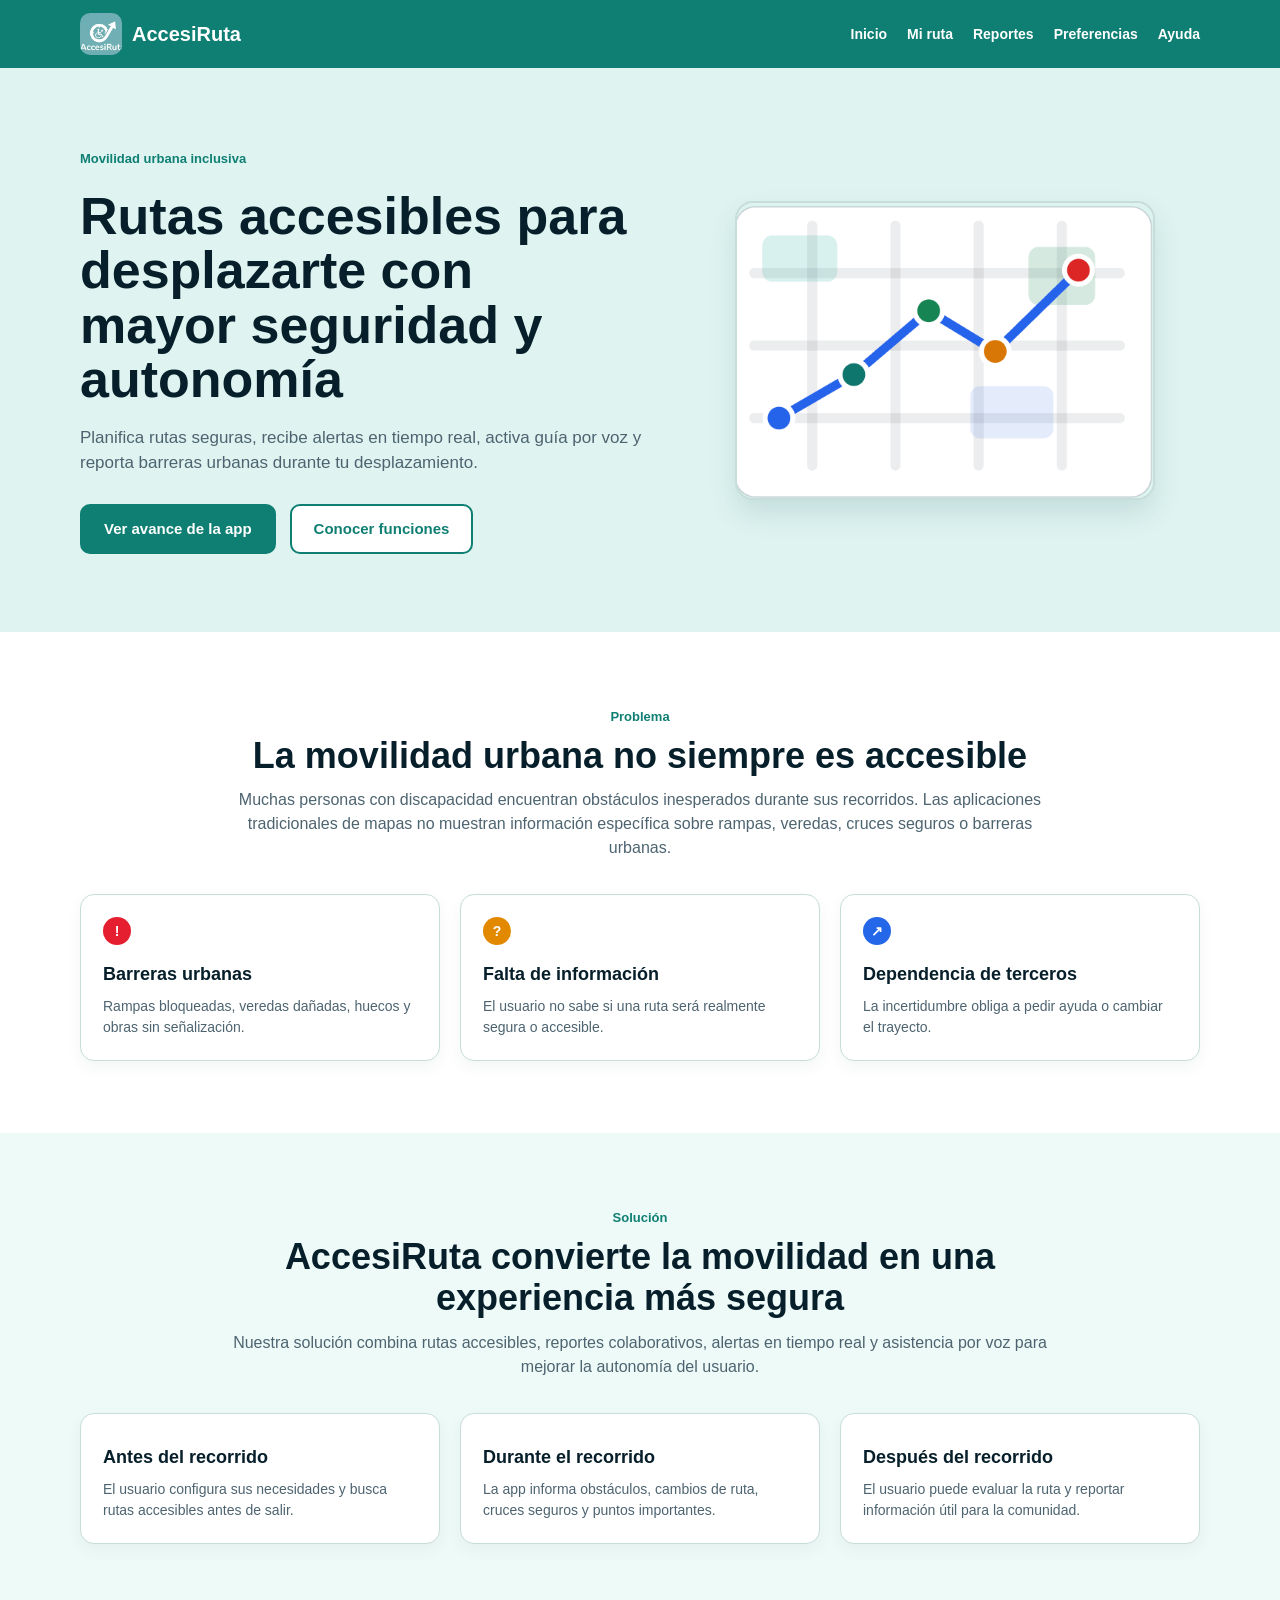
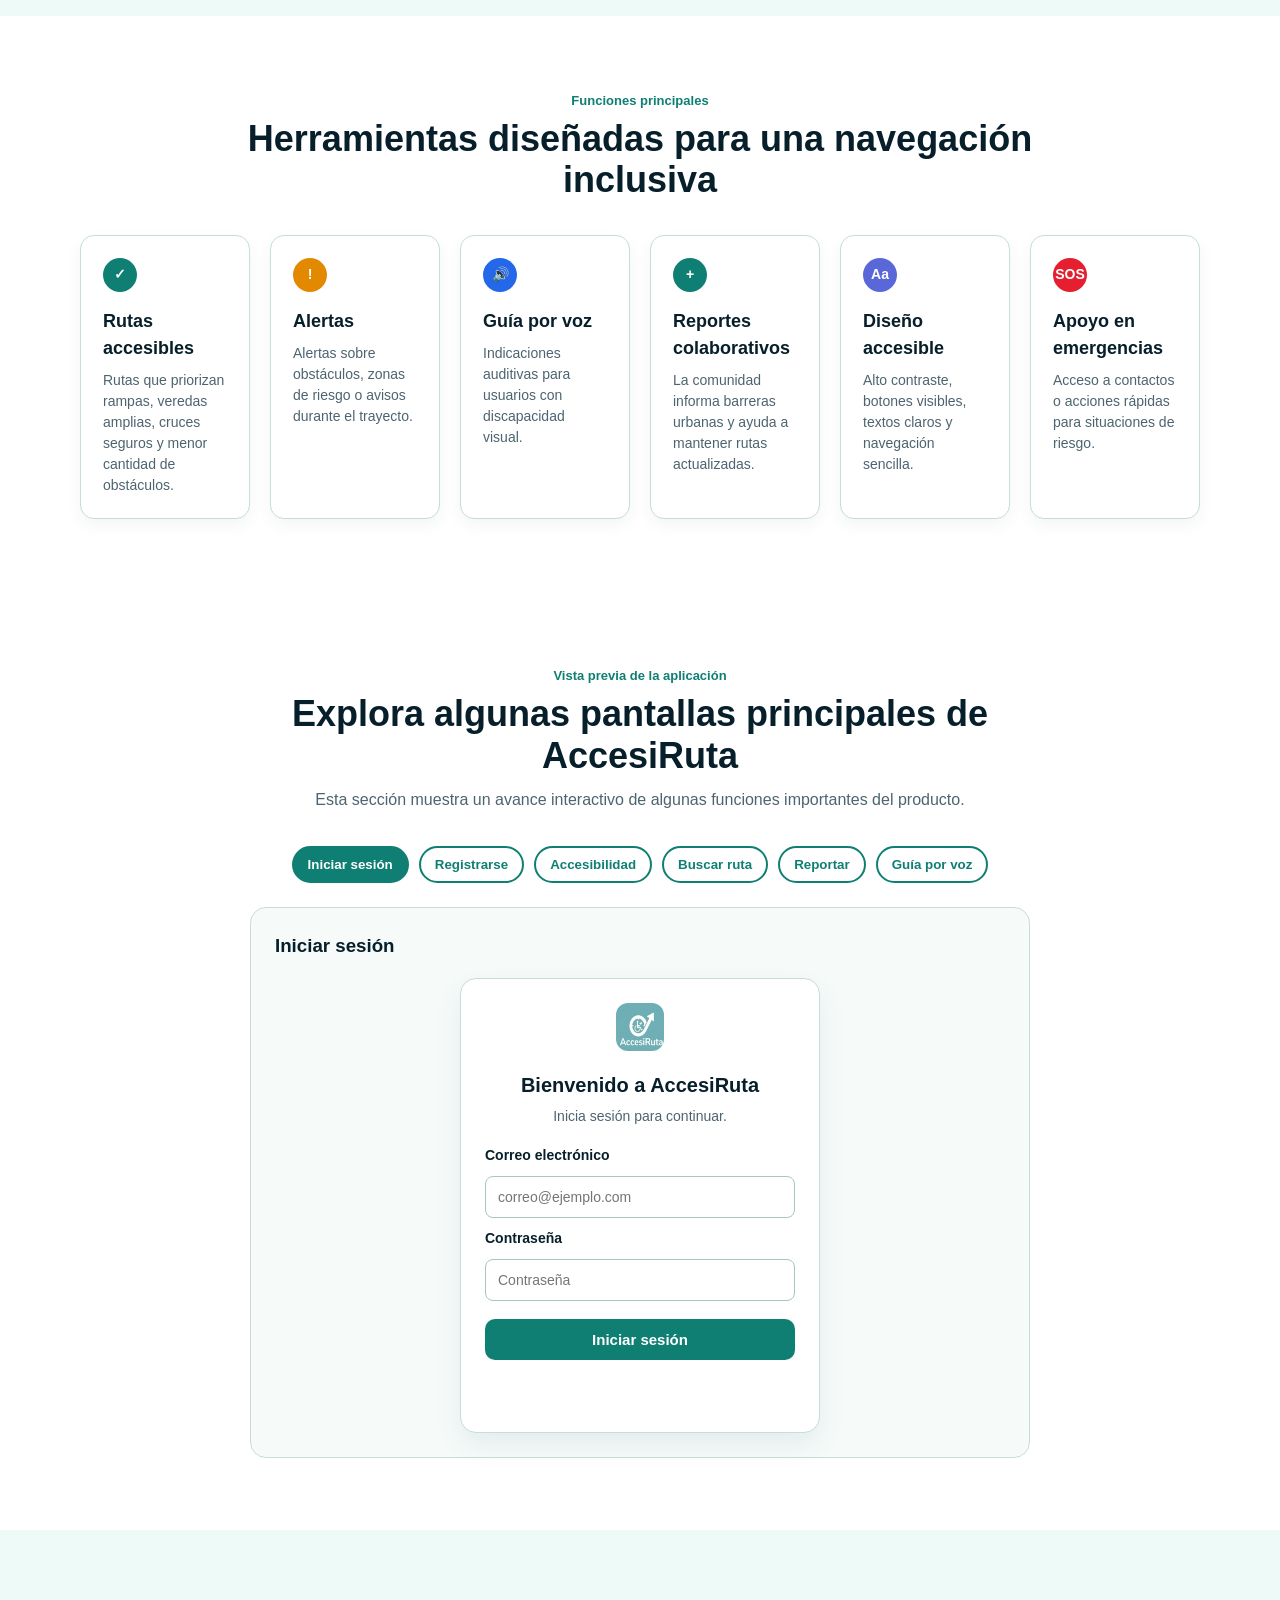
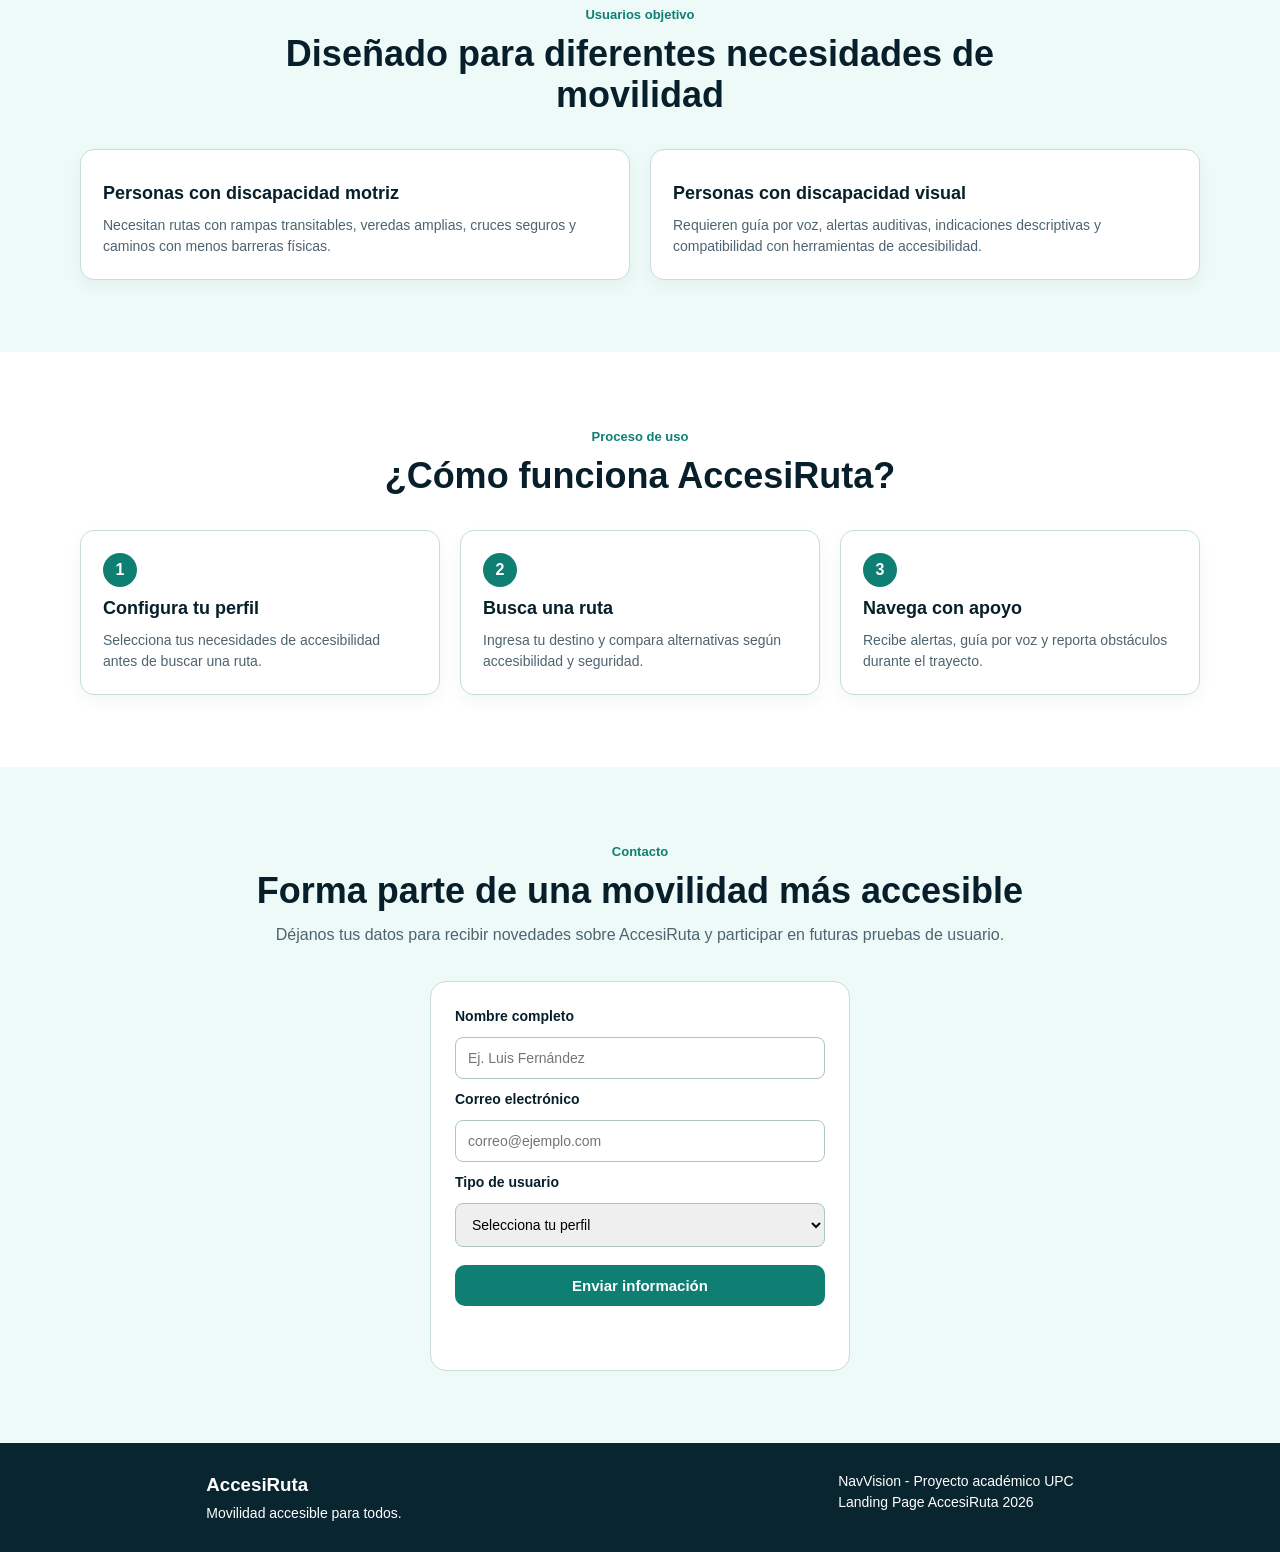
==== docs/index.html @ 25cdf772 "fix: update landing route search and map modal" ====
<!DOCTYPE html>
<html lang="es">
<head>
    <meta charset="UTF-8">
    <meta name="viewport" content="width=device-width, initial-scale=1.0">
    <title>AccesiRuta | Movilidad accesible</title>

    <link rel="icon" href="favicon.ico">
    <link rel="stylesheet" href="assets/styles/styles.css">
</head>

<body>

<header class="site-header">
    <nav class="navbar">
        <a href="#inicio" class="brand">
            <img src="assets/images/logo-accesiruta.png" alt="Logo de AccesiRuta" class="brand-logo">
            <span>AccesiRuta</span>
        </a>

        <button id="menuButton" class="menu-button" type="button">Menú</button>

        <ul id="menu" class="nav-menu">
            <li><a href="#inicio">Inicio</a></li>
            <li><a href="#demo">Mi ruta</a></li>
            <li><a href="#funciones">Reportes</a></li>
            <li><a href="#usuarios">Preferencias</a></li>
            <li><a href="help.html">Ayuda</a></li>
        </ul>
    </nav>
</header>

<main>

    <section id="inicio" class="hero-section">
        <div class="hero-content">
            <div class="hero-text">
                <span class="section-label">Movilidad urbana inclusiva</span>
                <h1>Rutas accesibles para desplazarte con mayor seguridad y autonomía</h1>
                <p>
                    Planifica rutas seguras, recibe alertas en tiempo real, activa guía por voz
                    y reporta barreras urbanas durante tu desplazamiento.
                </p>

                <div class="hero-actions">
                    <a href="#demo" class="primary-button">Ver avance de la app</a>
                    <a href="#funciones" class="secondary-button">Conocer funciones</a>
                </div>
            </div>

            <div class="hero-image">
                <img src="assets/images/mapa-ruta.png" alt="Mapa ilustrativo de una ruta accesible">
            </div>
        </div>
    </section>

    <section id="problema" class="section problem-section">
        <div class="section-header">
            <span class="section-label">Problema</span>
            <h2>La movilidad urbana no siempre es accesible</h2>
            <p>
                Muchas personas con discapacidad encuentran obstáculos inesperados durante sus recorridos.
                Las aplicaciones tradicionales de mapas no muestran información específica sobre rampas,
                veredas, cruces seguros o barreras urbanas.
            </p>
        </div>

        <div class="cards-grid three-columns">
            <article class="info-card">
                <span class="card-icon danger">!</span>
                <h3>Barreras urbanas</h3>
                <p>Rampas bloqueadas, veredas dañadas, huecos y obras sin señalización.</p>
            </article>

            <article class="info-card">
                <span class="card-icon warning">?</span>
                <h3>Falta de información</h3>
                <p>El usuario no sabe si una ruta será realmente segura o accesible.</p>
            </article>

            <article class="info-card">
                <span class="card-icon blue">↗</span>
                <h3>Dependencia de terceros</h3>
                <p>La incertidumbre obliga a pedir ayuda o cambiar el trayecto.</p>
            </article>
        </div>
    </section>

    <section id="solucion" class="section solution-section">
        <div class="section-header">
            <span class="section-label">Solución</span>
            <h2>AccesiRuta convierte la movilidad en una experiencia más segura</h2>
            <p>
                Nuestra solución combina rutas accesibles, reportes colaborativos,
                alertas en tiempo real y asistencia por voz para mejorar la autonomía del usuario.
            </p>
        </div>

        <div class="cards-grid three-columns">
            <article class="info-card">
                <h3>Antes del recorrido</h3>
                <p>El usuario configura sus necesidades y busca rutas accesibles antes de salir.</p>
            </article>

            <article class="info-card">
                <h3>Durante el recorrido</h3>
                <p>La app informa obstáculos, cambios de ruta, cruces seguros y puntos importantes.</p>
            </article>

            <article class="info-card">
                <h3>Después del recorrido</h3>
                <p>El usuario puede evaluar la ruta y reportar información útil para la comunidad.</p>
            </article>
        </div>
    </section>

    <section id="funciones" class="section features-section">
        <div class="section-header">
            <span class="section-label">Funciones principales</span>
            <h2>Herramientas diseñadas para una navegación inclusiva</h2>
        </div>

        <div class="features-grid">
            <article class="feature-card">
                <span class="feature-icon green">✓</span>
                <h3>Rutas accesibles</h3>
                <p>Rutas que priorizan rampas, veredas amplias, cruces seguros y menor cantidad de obstáculos.</p>
            </article>

            <article class="feature-card">
                <span class="feature-icon orange">!</span>
                <h3>Alertas</h3>
                <p>Alertas sobre obstáculos, zonas de riesgo o avisos durante el trayecto.</p>
            </article>

            <article class="feature-card">
                <span class="feature-icon blue">🔊</span>
                <h3>Guía por voz</h3>
                <p>Indicaciones auditivas para usuarios con discapacidad visual.</p>
            </article>

            <article class="feature-card">
                <span class="feature-icon teal">+</span>
                <h3>Reportes colaborativos</h3>
                <p>La comunidad informa barreras urbanas y ayuda a mantener rutas actualizadas.</p>
            </article>

            <article class="feature-card">
                <span class="feature-icon purple">Aa</span>
                <h3>Diseño accesible</h3>
                <p>Alto contraste, botones visibles, textos claros y navegación sencilla.</p>
            </article>

            <article class="feature-card">
                <span class="feature-icon red">SOS</span>
                <h3>Apoyo en emergencias</h3>
                <p>Acceso a contactos o acciones rápidas para situaciones de riesgo.</p>
            </article>
        </div>
    </section>

    <section id="demo" class="section demo-section">
        <div class="section-header">
            <span class="section-label">Vista previa de la aplicación</span>
            <h2>Explora algunas pantallas principales de AccesiRuta</h2>
            <p>
                Esta sección muestra un avance interactivo de algunas funciones importantes del producto.
            </p>
        </div>

        <div class="demo-buttons">
            <button type="button" class="demo-btn active" data-screen="loginScreen">Iniciar sesión</button>
            <button type="button" class="demo-btn" data-screen="registerScreen">Registrarse</button>
            <button type="button" class="demo-btn" data-screen="accessScreen">Accesibilidad</button>
            <button type="button" class="demo-btn" data-screen="searchScreen">Buscar ruta</button>
            <button type="button" class="demo-btn" data-screen="reportScreen">Reportar</button>
            <button type="button" class="demo-btn" data-screen="voiceScreen">Guía por voz</button>
        </div>

        <div class="app-preview-container">

            <div id="loginScreen" class="app-screen active">
                <h3>Iniciar sesión</h3>

                <div class="phone-card">
                    <div class="phone-logo">
                        <img src="assets/images/logo-accesiruta.png" alt="Logo de AccesiRuta">
                    </div>

                    <h4>Bienvenido a AccesiRuta</h4>
                    <p>Inicia sesión para continuar.</p>

                    <form id="loginForm" class="demo-form">
                        <label for="loginEmail">Correo electrónico</label>
                        <input type="email" id="loginEmail" placeholder="correo@ejemplo.com" required>

                        <label for="loginPassword">Contraseña</label>
                        <input type="password" id="loginPassword" placeholder="Contraseña" required>

                        <button type="submit" class="primary-button full-button">Iniciar sesión</button>
                    </form>

                    <p id="loginMessage" class="form-message"></p>
                </div>
            </div>

            <div id="registerScreen" class="app-screen">
                <h3>Registrarse</h3>

                <div class="phone-card">
                    <div class="phone-logo">
                        <img src="assets/images/logo-accesiruta.png" alt="Logo de AccesiRuta">
                    </div>

                    <h4>Crea tu cuenta</h4>
                    <p>Regístrate para configurar tus preferencias de accesibilidad.</p>

                    <form id="registerForm" class="demo-form">
                        <label for="fullName">Nombre completo</label>
                        <input type="text" id="fullName" placeholder="Ej. Luis Fernández" required>

                        <label for="registerEmail">Correo electrónico</label>
                        <input type="email" id="registerEmail" placeholder="correo@ejemplo.com" required>

                        <label for="phone">Teléfono</label>
                        <input type="text" id="phone" placeholder="987654321" required>

                        <label for="registerPassword">Contraseña</label>
                        <input type="password" id="registerPassword" placeholder="Contraseña" required>

                        <label for="confirmPassword">Confirmar contraseña</label>
                        <input type="password" id="confirmPassword" placeholder="Confirmar contraseña" required>

                        <div class="register-terms-container">
                            <label class="register-terms-label">
                                <input type="checkbox" id="acceptTerms" disabled>
                                <span>Acepto los términos y condiciones de AccesiRuta.</span>
                            </label>

                            <button type="button" id="openTermsModal" class="terms-open-button">
                                Ver términos y condiciones
                            </button>
                        </div>

                        <button type="submit" class="primary-button full-button">Crear cuenta</button>
                    </form>

                    <p id="registerMessage" class="form-message"></p>
                </div>
            </div>

            <div id="accessScreen" class="app-screen">
                <h3>Configuración de accesibilidad</h3>

                <div class="phone-card wide-card">
                    <h4>Personaliza tu experiencia</h4>
                    <p>Selecciona las opciones que mejor se adapten a tus necesidades.</p>

                    <form id="accessForm" class="demo-form">
                        <h5>Necesidades principales</h5>

                        <div class="access-grid">
                            <label class="access-need">
                                <input type="checkbox" name="accessOption" value="motriz">
                                <span>Discapacidad motriz</span>
                            </label>

                            <label class="access-need">
                                <input type="checkbox" name="accessOption" value="visual">
                                <span>Discapacidad visual</span>
                            </label>

                            <label class="access-need">
                                <input type="checkbox" name="accessOption" value="voz">
                                <span>Guía por voz</span>
                            </label>

                            <label class="access-need">
                                <input type="checkbox" name="accessOption" value="contraste">
                                <span>Alto contraste</span>
                            </label>
                        </div>

                        <h5>Prioridades de ruta</h5>

                        <div class="priority-list">
                            <label class="priority-chip">
                                <input type="checkbox" value="rampas">
                                <span>Rampas</span>
                            </label>

                            <label class="priority-chip">
                                <input type="checkbox" value="cruces">
                                <span>Cruces seguros</span>
                            </label>

                            <label class="priority-chip">
                                <input type="checkbox" value="veredas">
                                <span>Veredas amplias</span>
                            </label>

                            <label class="priority-chip">
                                <input type="checkbox" value="alertas">
                                <span>Alertas activas</span>
                            </label>
                        </div>

                        <button type="submit" class="primary-button full-button">Guardar preferencias</button>
                    </form>

                    <p id="accessMessage" class="form-message"></p>
                </div>
            </div>

            <div id="searchScreen" class="app-screen">
                <h3>Buscar ruta accesible</h3>

                <div class="phone-card wide-card search-route-card">
                    <div class="search-route-layout">
                        <div class="search-route-info">
                            <h4>Planifica tu ruta</h4>
                            <p>
                                Ingresa tu destino y revisa una ruta accesible antes de iniciar tu desplazamiento.
                            </p>

                            <form id="searchForm" class="demo-form">
                                <label for="destination">Destino</label>
                                <input type="text" id="destination" placeholder="Ej. Plaza San Miguel, Lima">

                                <div class="location-actions">
                                    <button type="button" id="openMapModalButton" class="map-action-button">
                                        Abrir mapa
                                    </button>

                                    <button type="submit" class="secondary-action-button">
                                        Calcular ruta
                                    </button>
                                </div>
                            </form>

                            <p id="searchMessage" class="form-message"></p>
                        </div>

                        <div class="search-route-map">
                            <img src="assets/images/mapa-ruta.png" alt="Mapa ilustrativo de ruta accesible">
                            <div class="map-caption">Vista referencial de ruta accesible</div>
                        </div>
                    </div>
                </div>
            </div>

            <div id="reportScreen" class="app-screen">
                <h3>Reportar obstáculo</h3>

                <div class="phone-card wide-card">
                    <h4>Ayuda a otros usuarios</h4>
                    <p>Reporta barreras urbanas para mantener rutas actualizadas.</p>

                    <form id="reportForm" class="demo-form">
                        <h5>Tipo de obstáculo</h5>

                        <div class="access-grid">
                            <label class="access-need">
                                <input type="checkbox" name="obstacle" value="rampa">
                                <span>Rampa bloqueada</span>
                            </label>

                            <label class="access-need">
                                <input type="checkbox" name="obstacle" value="vereda">
                                <span>Vereda dañada</span>
                            </label>

                            <label class="access-need">
                                <input type="checkbox" name="obstacle" value="obra">
                                <span>Obra sin señalización</span>
                            </label>

                            <label class="access-need">
                                <input type="checkbox" name="obstacle" value="cruce">
                                <span>Cruce inseguro</span>
                            </label>
                        </div>

                        <label for="location">Ubicación del obstáculo</label>
                        <input type="text" id="location" placeholder="Ej. Cruce Av. Brasil con Jr. Lima">

                        <button type="submit" class="primary-button full-button">Enviar reporte</button>
                    </form>

                    <p id="reportMessage" class="form-message"></p>
                </div>
            </div>

            <div id="voiceScreen" class="app-screen">
                <h3>Guía por voz</h3>

                <div class="phone-card">
                    <h4>Asistencia auditiva</h4>
                    <p>Configura indicaciones por voz para recibir apoyo durante tu desplazamiento.</p>

                    <form id="voiceForm" class="demo-form">
                        <label class="access-need simple-option">
                            <input type="checkbox" checked>
                            <span>Activar instrucciones por voz</span>
                        </label>

                        <label class="access-need simple-option">
                            <input type="checkbox" checked>
                            <span>Alertas sonoras de obstáculos</span>
                        </label>

                        <label class="access-need simple-option">
                            <input type="checkbox">
                            <span>Lectura de referencias cercanas</span>
                        </label>

                        <button type="submit" class="primary-button full-button">Guardar guía por voz</button>
                    </form>

                    <p id="voiceMessage" class="form-message"></p>
                </div>
            </div>

        </div>
    </section>

    <section id="usuarios" class="section users-section">
        <div class="section-header">
            <span class="section-label">Usuarios objetivo</span>
            <h2>Diseñado para diferentes necesidades de movilidad</h2>
        </div>

        <div class="cards-grid two-columns">
            <article class="info-card">
                <h3>Personas con discapacidad motriz</h3>
                <p>
                    Necesitan rutas con rampas transitables, veredas amplias, cruces seguros
                    y caminos con menos barreras físicas.
                </p>
            </article>

            <article class="info-card">
                <h3>Personas con discapacidad visual</h3>
                <p>
                    Requieren guía por voz, alertas auditivas, indicaciones descriptivas
                    y compatibilidad con herramientas de accesibilidad.
                </p>
            </article>
        </div>
    </section>

    <section id="proceso" class="section process-section">
        <div class="section-header">
            <span class="section-label">Proceso de uso</span>
            <h2>¿Cómo funciona AccesiRuta?</h2>
        </div>

        <div class="cards-grid three-columns">
            <article class="step-card">
                <span class="step-number">1</span>
                <h3>Configura tu perfil</h3>
                <p>Selecciona tus necesidades de accesibilidad antes de buscar una ruta.</p>
            </article>

            <article class="step-card">
                <span class="step-number">2</span>
                <h3>Busca una ruta</h3>
                <p>Ingresa tu destino y compara alternativas según accesibilidad y seguridad.</p>
            </article>

            <article class="step-card">
                <span class="step-number">3</span>
                <h3>Navega con apoyo</h3>
                <p>Recibe alertas, guía por voz y reporta obstáculos durante el trayecto.</p>
            </article>
        </div>
    </section>

    <section id="contacto" class="section contact-section">
        <div class="section-header">
            <span class="section-label">Contacto</span>
            <h2>Forma parte de una movilidad más accesible</h2>
            <p>
                Déjanos tus datos para recibir novedades sobre AccesiRuta y participar
                en futuras pruebas de usuario.
            </p>
        </div>

        <form id="contactForm" class="contact-form">
            <label for="name">Nombre completo</label>
            <input type="text" id="name" placeholder="Ej. Luis Fernández">

            <label for="email">Correo electrónico</label>
            <input type="email" id="email" placeholder="correo@ejemplo.com">

            <label for="profile">Tipo de usuario</label>
            <select id="profile">
                <option value="">Selecciona tu perfil</option>
                <option value="motriz">Persona con discapacidad motriz</option>
                <option value="visual">Persona con discapacidad visual</option>
                <option value="familiar">Familiar o acompañante</option>
                <option value="interesado">Usuario interesado</option>
            </select>

            <button type="submit" class="primary-button full-button">Enviar información</button>

            <p id="message" class="form-message"></p>
        </form>
    </section>

</main>

<div id="termsModal" class="terms-modal-overlay">
    <div class="terms-modal-content">
        <button type="button" id="closeTermsModal" class="terms-close-button">×</button>

        <div class="terms-modal-header">
            <h3>Términos y condiciones de AccesiRuta</h3>
            <p>Antes de crear tu cuenta, revisa y acepta las condiciones básicas de uso.</p>
        </div>

        <div class="terms-modal-body">
            <p>
                Al registrarte en AccesiRuta, aceptas utilizar la plataforma de manera responsable
                para consultar rutas accesibles, recibir alertas y reportar obstáculos urbanos.
            </p>

            <ul>
                <li>La información de rutas y reportes tiene fines de orientación y apoyo al desplazamiento.</li>
                <li>Los reportes enviados deben ser reales y contribuir a mejorar la accesibilidad urbana.</li>
                <li>AccesiRuta puede usar los datos ingresados para mejorar la experiencia del usuario.</li>
                <li>La ubicación y preferencias de accesibilidad serán tratadas con responsabilidad y respeto.</li>
                <li>El usuario debe verificar su entorno antes de tomar decisiones durante el desplazamiento.</li>
            </ul>

            <p>
                Al aceptar, confirmas que comprendes estas condiciones y deseas continuar con el registro.
            </p>
        </div>

        <div class="terms-modal-footer">
            <button type="button" id="acceptTermsButton" class="terms-accept-button">
                Aceptar términos y condiciones
            </button>
        </div>
    </div>
</div>

<div id="mapModal" class="map-modal-overlay">
    <div class="map-modal-content">
        <button type="button" id="closeMapModal" class="map-close-button">×</button>

        <div class="map-modal-header">
            <h3>Abrir mapa de ruta</h3>
            <p>Ingresa tu dirección exacta y el destino para consultar la ruta en Google Maps.</p>
        </div>

        <div class="map-modal-body">
            <label for="originAddress">Dirección exacta de origen</label>
            <input type="text" id="originAddress" placeholder="Ej. Av. Universitaria 123, San Miguel">

            <label for="modalDestination">Destino</label>
            <input type="text" id="modalDestination" placeholder="Ej. Plaza San Miguel, Lima">

            <button type="button" id="useLocationButton" class="location-permission-button">
                Permitir usar mi ubicación actual
            </button>

            <p id="originInfo" class="origin-info">
                Ubicación actual: pendiente de permiso.
            </p>

            <div class="map-modal-preview">
                <img src="assets/images/mapa-ruta.png" alt="Vista de mapa accesible">
                <p>AccesiRuta prioriza recorridos con rampas, cruces seguros y menos obstáculos.</p>
            </div>
        </div>

        <div class="map-modal-footer">
            <button type="button" id="openGoogleMapsButton" class="terms-accept-button">
                Abrir ruta en Google Maps
            </button>
        </div>
    </div>
</div>

<footer class="site-footer">
    <div>
        <h3>AccesiRuta</h3>
        <p>Movilidad accesible para todos.</p>
    </div>

    <div>
        <p>NavVision - Proyecto académico UPC</p>
        <p>Landing Page AccesiRuta 2026</p>
    </div>
</footer>

<script src="assets/scripts/main.js"></script>

</body>
</html>
---- docs/assets/styles/styles.css ----
:root {
    --primary: #0f7f73;
    --primary-dark: #0b5f57;
    --primary-light: #dff4f1;
    --secondary: #2fb7a4;
    --text-dark: #071f2a;
    --text-muted: #4d6470;
    --white: #ffffff;
    --soft-bg: #eefaf8;
    --card-border: #c7ddd9;
    --danger: #e51f2f;
    --warning: #e38900;
    --blue: #2467e8;
    --purple: #5967d8;
    --footer: #082530;
}

* {
    box-sizing: border-box;
    margin: 0;
    padding: 0;
}

html {
    scroll-behavior: smooth;
}

body {
    font-family: Arial, Helvetica, sans-serif;
    background: var(--white);
    color: var(--text-dark);
    line-height: 1.5;
}

a {
    text-decoration: none;
}

.site-header {
    background: var(--primary);
    color: var(--white);
    position: sticky;
    top: 0;
    z-index: 1000;
}

.navbar {
    width: min(1120px, 92%);
    margin: 0 auto;
    min-height: 68px;
    display: flex;
    justify-content: space-between;
    align-items: center;
    gap: 24px;
}

.brand {
    display: flex;
    align-items: center;
    gap: 10px;
    color: var(--white);
    font-weight: 800;
    font-size: 20px;
}

.brand-logo {
    width: 42px;
    height: 42px;
    border-radius: 10px;
    object-fit: cover;
}

.nav-menu {
    display: flex;
    list-style: none;
    gap: 20px;
    align-items: center;
}

.nav-menu a {
    color: var(--white);
    font-size: 14px;
    font-weight: 700;
}

.nav-menu a:hover {
    text-decoration: underline;
}

.menu-button {
    display: none;
    border: 2px solid var(--white);
    background: var(--white);
    color: var(--primary);
    padding: 9px 14px;
    border-radius: 8px;
    font-weight: 800;
    cursor: pointer;
}

.hero-section {
    background: var(--primary-light);
    padding: 78px 0;
}

.hero-content {
    width: min(1120px, 92%);
    margin: 0 auto;
    display: grid;
    grid-template-columns: 1.05fr 0.95fr;
    gap: 48px;
    align-items: center;
}

.hero-text h1 {
    font-size: clamp(32px, 5vw, 52px);
    line-height: 1.05;
    margin: 12px 0 18px;
    font-weight: 900;
}

.hero-text p {
    font-size: 17px;
    color: var(--text-muted);
    max-width: 580px;
}

.section-label {
    display: inline-block;
    color: var(--primary);
    font-weight: 900;
    font-size: 13px;
    margin-bottom: 8px;
}

.hero-actions {
    display: flex;
    gap: 14px;
    margin-top: 28px;
    flex-wrap: wrap;
}

.primary-button,
.secondary-button {
    display: inline-block;
    border-radius: 10px;
    padding: 12px 22px;
    font-weight: 800;
    cursor: pointer;
    border: 2px solid var(--primary);
    font-size: 15px;
}

.primary-button {
    background: var(--primary);
    color: var(--white);
}

.primary-button:hover {
    background: var(--primary-dark);
    border-color: var(--primary-dark);
}

.secondary-button {
    background: var(--white);
    color: var(--primary);
}

.secondary-button:hover {
    background: #f1fffd;
}

.hero-image {
    display: flex;
    justify-content: center;
}

.hero-image img {
    width: min(420px, 100%);
    border-radius: 18px;
    border: 2px solid var(--card-border);
    box-shadow: 0 14px 28px rgba(5, 65, 75, 0.12);
    background: var(--white);
}

.section {
    padding: 72px 0;
}

.solution-section,
.users-section,
.contact-section {
    background: var(--soft-bg);
}

.section-header {
    width: min(850px, 92%);
    margin: 0 auto 34px;
    text-align: center;
}

.section-header h2 {
    font-size: clamp(26px, 4vw, 36px);
    line-height: 1.15;
    margin-bottom: 12px;
}

.section-header p {
    color: var(--text-muted);
    font-size: 16px;
}

.cards-grid,
.features-grid {
    width: min(1120px, 92%);
    margin: 0 auto;
    display: grid;
    gap: 20px;
}

.three-columns {
    grid-template-columns: repeat(3, 1fr);
}

.two-columns {
    grid-template-columns: repeat(2, 1fr);
}

.features-grid {
    grid-template-columns: repeat(6, 1fr);
}

.info-card,
.feature-card,
.step-card,
.route-card {
    background: var(--white);
    border: 1px solid var(--card-border);
    border-radius: 14px;
    padding: 22px;
    box-shadow: 0 6px 16px rgba(6, 52, 62, 0.05);
}

.info-card h3,
.feature-card h3,
.step-card h3,
.route-card h5 {
    margin: 8px 0 8px;
    font-size: 18px;
}

.info-card p,
.feature-card p,
.step-card p,
.route-card p {
    color: var(--text-muted);
    font-size: 14px;
}

.card-icon,
.feature-icon {
    display: inline-flex;
    align-items: center;
    justify-content: center;
    min-width: 28px;
    height: 28px;
    border-radius: 999px;
    color: var(--white);
    font-size: 14px;
    font-weight: 900;
    margin-bottom: 8px;
}

.feature-icon {
    min-width: 34px;
    height: 34px;
}

.danger,
.red {
    background: var(--danger);
}

.warning,
.orange {
    background: var(--warning);
}

.blue {
    background: var(--blue);
}

.green,
.teal {
    background: var(--primary);
}

.purple {
    background: var(--purple);
}

.demo-buttons {
    width: min(920px, 92%);
    margin: 0 auto 24px;
    display: flex;
    justify-content: center;
    flex-wrap: wrap;
    gap: 10px;
}

.demo-btn {
    border: 2px solid var(--primary);
    background: var(--white);
    color: var(--primary);
    padding: 9px 14px;
    border-radius: 999px;
    cursor: pointer;
    font-weight: 800;
}

.demo-btn.active,
.demo-btn:hover {
    background: var(--primary);
    color: var(--white);
}

.app-preview-container {
    width: min(780px, 92%);
    margin: 0 auto;
    background: #f6fbfa;
    border: 1px solid var(--card-border);
    border-radius: 16px;
    padding: 24px;
    min-height: 110px;
}

.app-screen {
    display: none;
}

.app-screen.active {
    display: block;
}

.app-screen h3 {
    margin-bottom: 18px;
    text-align: left;
}

.phone-card {
    width: min(360px, 100%);
    margin: 0 auto;
    background: var(--white);
    border: 1px solid var(--card-border);
    border-radius: 16px;
    padding: 24px;
    box-shadow: 0 12px 28px rgba(5, 65, 75, 0.08);
}

.wide-card {
    width: min(680px, 100%);
}

.phone-logo {
    text-align: center;
    margin-bottom: 12px;
}

.phone-logo img {
    width: 48px;
    height: 48px;
    border-radius: 12px;
}

.phone-card h4 {
    text-align: center;
    font-size: 20px;
    margin-bottom: 6px;
}

.phone-card > p {
    text-align: center;
    color: var(--text-muted);
    font-size: 14px;
    margin-bottom: 18px;
}

.demo-form {
    display: flex;
    flex-direction: column;
    gap: 10px;
}

.demo-form label {
    font-size: 14px;
    font-weight: 800;
    color: var(--text-dark);
}

.demo-form input,
.demo-form select,
.contact-form input,
.contact-form select,
.map-modal-body input {
    width: 100%;
    padding: 12px;
    border: 1px solid #a9c6c1;
    border-radius: 8px;
    font-size: 14px;
    outline: none;
}

.demo-form input:focus,
.demo-form select:focus,
.contact-form input:focus,
.contact-form select:focus,
.map-modal-body input:focus {
    border-color: var(--primary);
    box-shadow: 0 0 0 3px rgba(15, 127, 115, 0.12);
}

.full-button {
    width: 100%;
    border: none;
    margin-top: 8px;
}

.form-message {
    min-height: 20px;
    margin-top: 10px;
    font-weight: 800;
    text-align: center;
}

.access-grid {
    display: grid;
    grid-template-columns: repeat(2, 1fr);
    gap: 10px;
}

.access-need,
.priority-chip {
    border: 1px solid var(--card-border);
    background: #f8fffd;
    border-radius: 10px;
    padding: 12px;
    cursor: pointer;
    display: flex;
    gap: 10px;
    align-items: center;
    font-size: 14px;
}

.access-need.selected,
.priority-chip.selected {
    border-color: var(--primary);
    background: var(--primary-light);
    color: var(--primary-dark);
    font-weight: 800;
}

.priority-list {
    display: flex;
    gap: 10px;
    flex-wrap: wrap;
}

.route-options {
    display: grid;
    gap: 12px;
    margin-top: 8px;
}

.route-card span {
    color: var(--primary);
    font-weight: 800;
    font-size: 13px;
}

.simple-option {
    margin-bottom: 6px;
}

.step-number {
    display: inline-flex;
    justify-content: center;
    align-items: center;
    background: var(--primary);
    color: var(--white);
    width: 34px;
    height: 34px;
    border-radius: 999px;
    font-weight: 900;
}

.contact-form {
    width: min(420px, 92%);
    margin: 0 auto;
    background: var(--white);
    border: 1px solid var(--card-border);
    border-radius: 16px;
    padding: 24px;
    display: flex;
    flex-direction: column;
    gap: 10px;
}

.contact-form label {
    font-size: 14px;
    font-weight: 800;
}

/* SEARCH ROUTE SCREEN */

.search-route-card {
    width: min(760px, 100%);
}

.search-route-layout {
    display: grid;
    grid-template-columns: 1.1fr 0.9fr;
    gap: 22px;
    align-items: center;
}

.search-route-info h4 {
    text-align: left;
    margin-bottom: 8px;
}

.search-route-info > p {
    text-align: left;
    color: var(--text-muted);
    margin-bottom: 18px;
}

.location-actions {
    display: grid;
    grid-template-columns: 1fr 1fr;
    gap: 10px;
    margin-top: 6px;
}

.secondary-action-button,
.map-action-button {
    border-radius: 10px;
    padding: 11px 12px;
    font-weight: 800;
    cursor: pointer;
    font-size: 14px;
}

.secondary-action-button {
    background: #ffffff;
    border: 2px solid var(--primary);
    color: var(--primary);
}

.secondary-action-button:hover {
    background: var(--primary-light);
}

.map-action-button {
    background: var(--primary);
    border: 2px solid var(--primary);
    color: #ffffff;
}

.map-action-button:hover {
    background: var(--primary-dark);
    border-color: var(--primary-dark);
}

.search-route-map {
    background: #ffffff;
    border: 1px solid var(--card-border);
    border-radius: 16px;
    padding: 12px;
    text-align: center;
    box-shadow: 0 8px 18px rgba(5, 65, 75, 0.08);
}

.search-route-map img {
    width: 100%;
    border-radius: 12px;
    display: block;
}

.map-caption {
    margin-top: 8px;
    color: var(--primary);
    font-size: 13px;
    font-weight: 800;
}

.recommended-route {
    border-color: var(--primary);
    background: #f4fffc;
}

.origin-info {
    font-size: 13px;
    color: var(--text-muted);
    background: #f4fbfa;
    border: 1px solid var(--card-border);
    border-radius: 10px;
    padding: 9px 10px;
    margin-top: 12px;
}

/* TERMS MODAL */

.register-terms-container {
    margin-top: 16px;
    margin-bottom: 18px;
    padding: 14px;
    border: 1px solid #b7d8d2;
    border-radius: 12px;
    background-color: #f0fbf8;
}

.register-terms-label {
    display: flex;
    align-items: flex-start;
    gap: 10px;
    font-size: 14px;
    color: #0b2d3a;
    line-height: 1.4;
    margin-bottom: 10px;
}

.register-terms-label input {
    margin-top: 3px;
    accent-color: #0f7f73;
}

.terms-open-button {
    background: transparent;
    border: none;
    color: #0f7f73;
    font-weight: 700;
    text-decoration: underline;
    cursor: pointer;
    padding: 0;
    font-size: 14px;
}

.terms-open-button:hover {
    color: #0b5f57;
}

.terms-modal-overlay,
.map-modal-overlay {
    position: fixed;
    top: 0;
    left: 0;
    width: 100%;
    height: 100%;
    background: rgba(3, 32, 38, 0.65);
    display: none;
    justify-content: center;
    align-items: center;
    z-index: 2000;
    padding: 20px;
}

.terms-modal-overlay.active,
.map-modal-overlay.active {
    display: flex;
}

.terms-modal-content,
.map-modal-content {
    width: 100%;
    max-width: 560px;
    background: #ffffff;
    border-radius: 18px;
    box-shadow: 0 20px 45px rgba(0, 0, 0, 0.25);
    position: relative;
    overflow: hidden;
    border: 1px solid #c9e6e1;
}

.terms-close-button,
.map-close-button {
    position: absolute;
    top: 14px;
    right: 16px;
    border: none;
    background: transparent;
    font-size: 28px;
    line-height: 1;
    cursor: pointer;
    color: #ffffff;
    z-index: 3;
}

.terms-close-button:hover,
.map-close-button:hover {
    opacity: 0.8;
}

.terms-modal-header,
.map-modal-header {
    background: linear-gradient(135deg, #0f7f73, #2fb7a4);
    color: #ffffff;
    padding: 26px 28px 22px;
}

.terms-modal-header h3,
.map-modal-header h3 {
    font-size: 24px;
    margin-bottom: 8px;
}

.terms-modal-header p,
.map-modal-header p {
    font-size: 14px;
    opacity: 0.95;
}

.terms-modal-body,
.map-modal-body {
    padding: 24px 28px;
    color: #0b2d3a;
    font-size: 15px;
    line-height: 1.55;
    max-height: 380px;
    overflow-y: auto;
}

.terms-modal-body ul {
    margin: 16px 0;
    padding-left: 22px;
}

.terms-modal-body li {
    margin-bottom: 10px;
}

.terms-modal-footer,
.map-modal-footer {
    padding: 18px 28px 24px;
    background: #f5fbfa;
    border-top: 1px solid #d5ece8;
}

.terms-accept-button {
    width: 100%;
    background: #0f7f73;
    color: #ffffff;
    border: none;
    border-radius: 10px;
    padding: 13px 18px;
    font-weight: 700;
    font-size: 15px;
    cursor: pointer;
}

.terms-accept-button:hover {
    background: #0b5f57;
}

.map-modal-body label {
    display: block;
    font-weight: 800;
    margin-bottom: 6px;
    margin-top: 12px;
}

.location-permission-button {
    width: 100%;
    background: #ffffff;
    border: 2px solid var(--primary);
    color: var(--primary);
    border-radius: 10px;
    padding: 12px;
    font-weight: 800;
    margin-top: 14px;
    cursor: pointer;
}

.location-permission-button:hover {
    background: var(--primary-light);
}

.map-modal-preview {
    margin-top: 18px;
    background: #f5fbfa;
    border: 1px solid var(--card-border);
    border-radius: 14px;
    padding: 12px;
    text-align: center;
}

.map-modal-preview img {
    width: 100%;
    max-width: 320px;
    border-radius: 12px;
}

.map-modal-preview p {
    color: var(--text-muted);
    font-size: 13px;
    margin-top: 8px;
}

.site-footer {
    background: var(--footer);
    color: var(--white);
    padding: 28px 0;
    display: flex;
    justify-content: space-around;
    gap: 24px;
    flex-wrap: wrap;
    text-align: left;
}

.site-footer h3 {
    margin-bottom: 4px;
}

.site-footer p {
    font-size: 14px;
}

@media (max-width: 1000px) {
    .hero-content {
        grid-template-columns: 1fr;
        text-align: center;
    }

    .hero-text p {
        margin: 0 auto;
    }

    .hero-actions {
        justify-content: center;
    }

    .features-grid {
        grid-template-columns: repeat(3, 1fr);
    }

    .three-columns {
        grid-template-columns: 1fr;
    }

    .two-columns {
        grid-template-columns: 1fr;
    }
}

@media (max-width: 760px) {
    .navbar {
        min-height: auto;
        padding: 14px 0;
        align-items: flex-start;
    }

    .menu-button {
        display: block;
    }

    .nav-menu {
        display: none;
        position: absolute;
        top: 68px;
        left: 0;
        width: 100%;
        background: var(--primary-dark);
        flex-direction: column;
        padding: 18px;
        gap: 14px;
    }

    .nav-menu.active {
        display: flex;
    }

    .hero-section {
        padding: 52px 0;
    }

    .section {
        padding: 54px 0;
    }

    .features-grid {
        grid-template-columns: 1fr;
    }

    .access-grid {
        grid-template-columns: 1fr;
    }

    .app-preview-container {
        padding: 16px;
    }

    .phone-card {
        padding: 18px;
    }

    .search-route-layout {
        grid-template-columns: 1fr;
    }

    .location-actions {
        grid-template-columns: 1fr;
    }

    .search-route-info h4,
    .search-route-info > p {
        text-align: center;
    }

    .site-footer {
        text-align: center;
    }
}
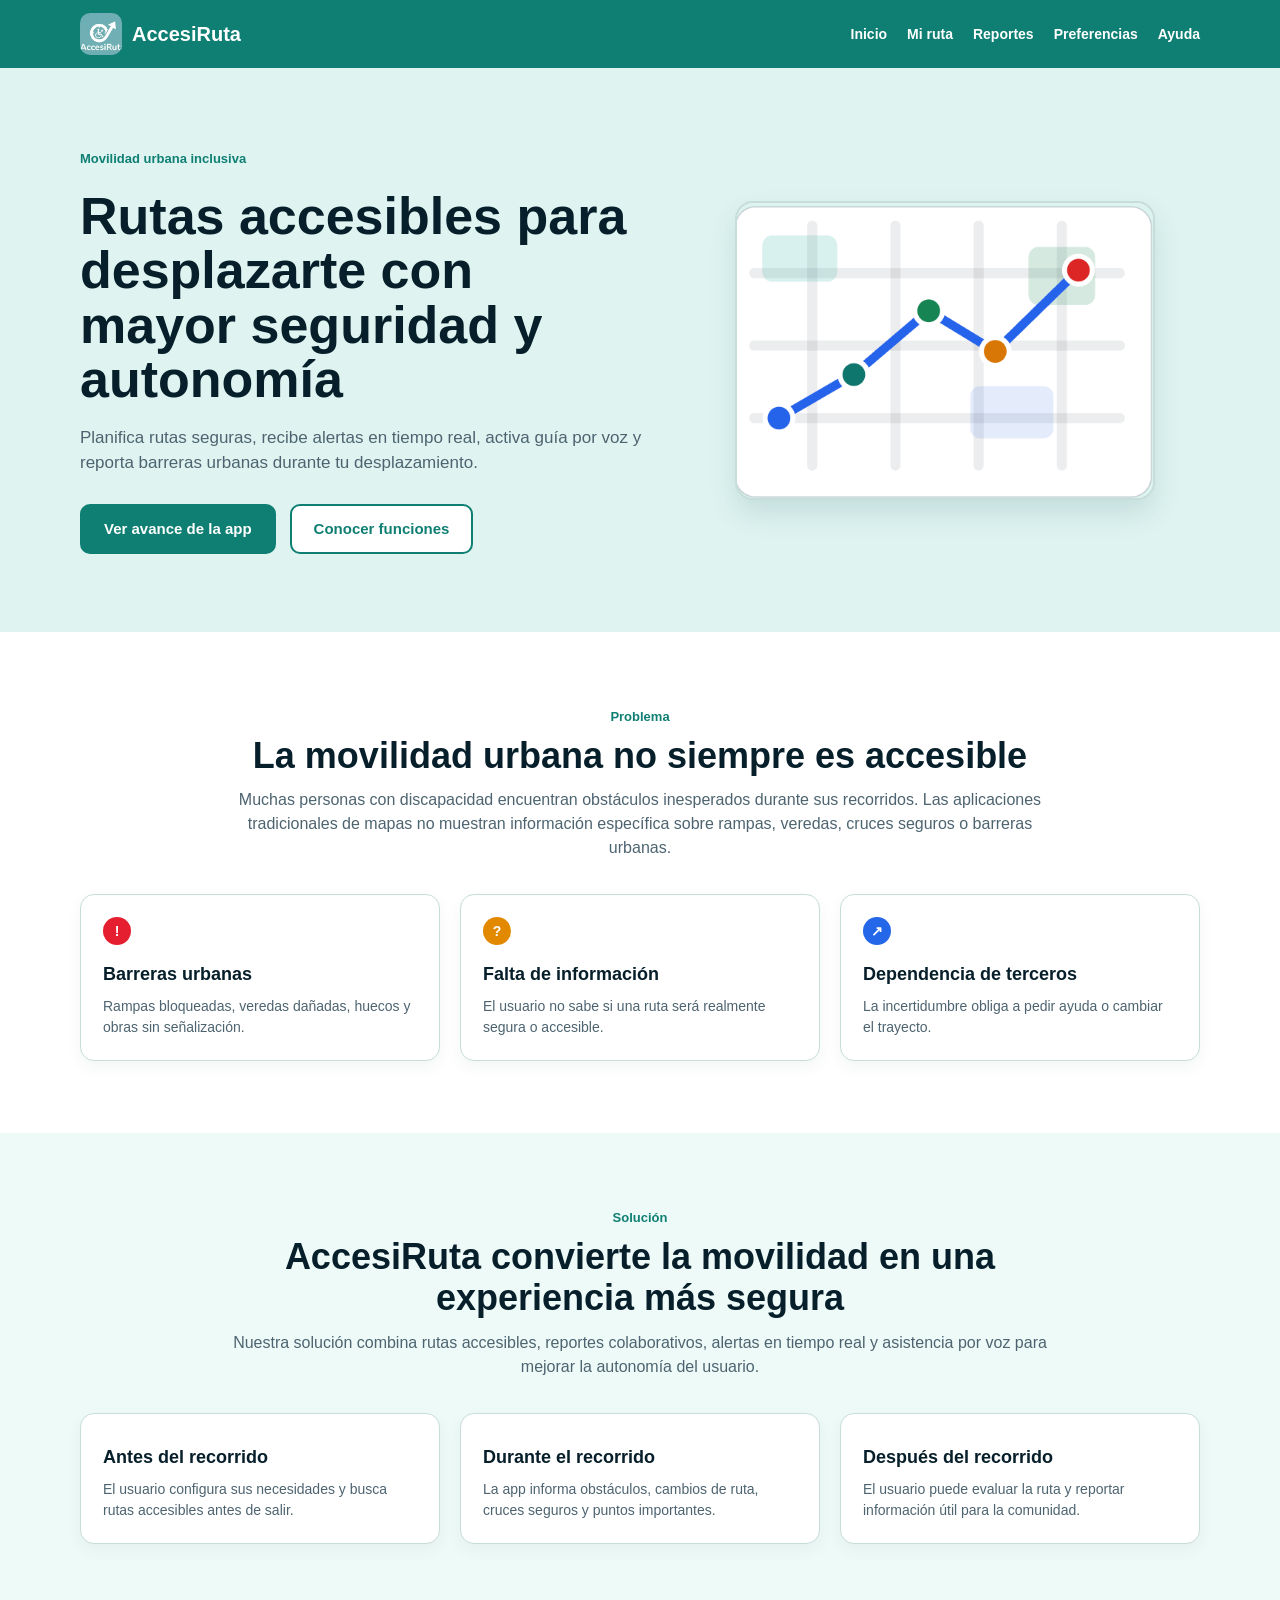
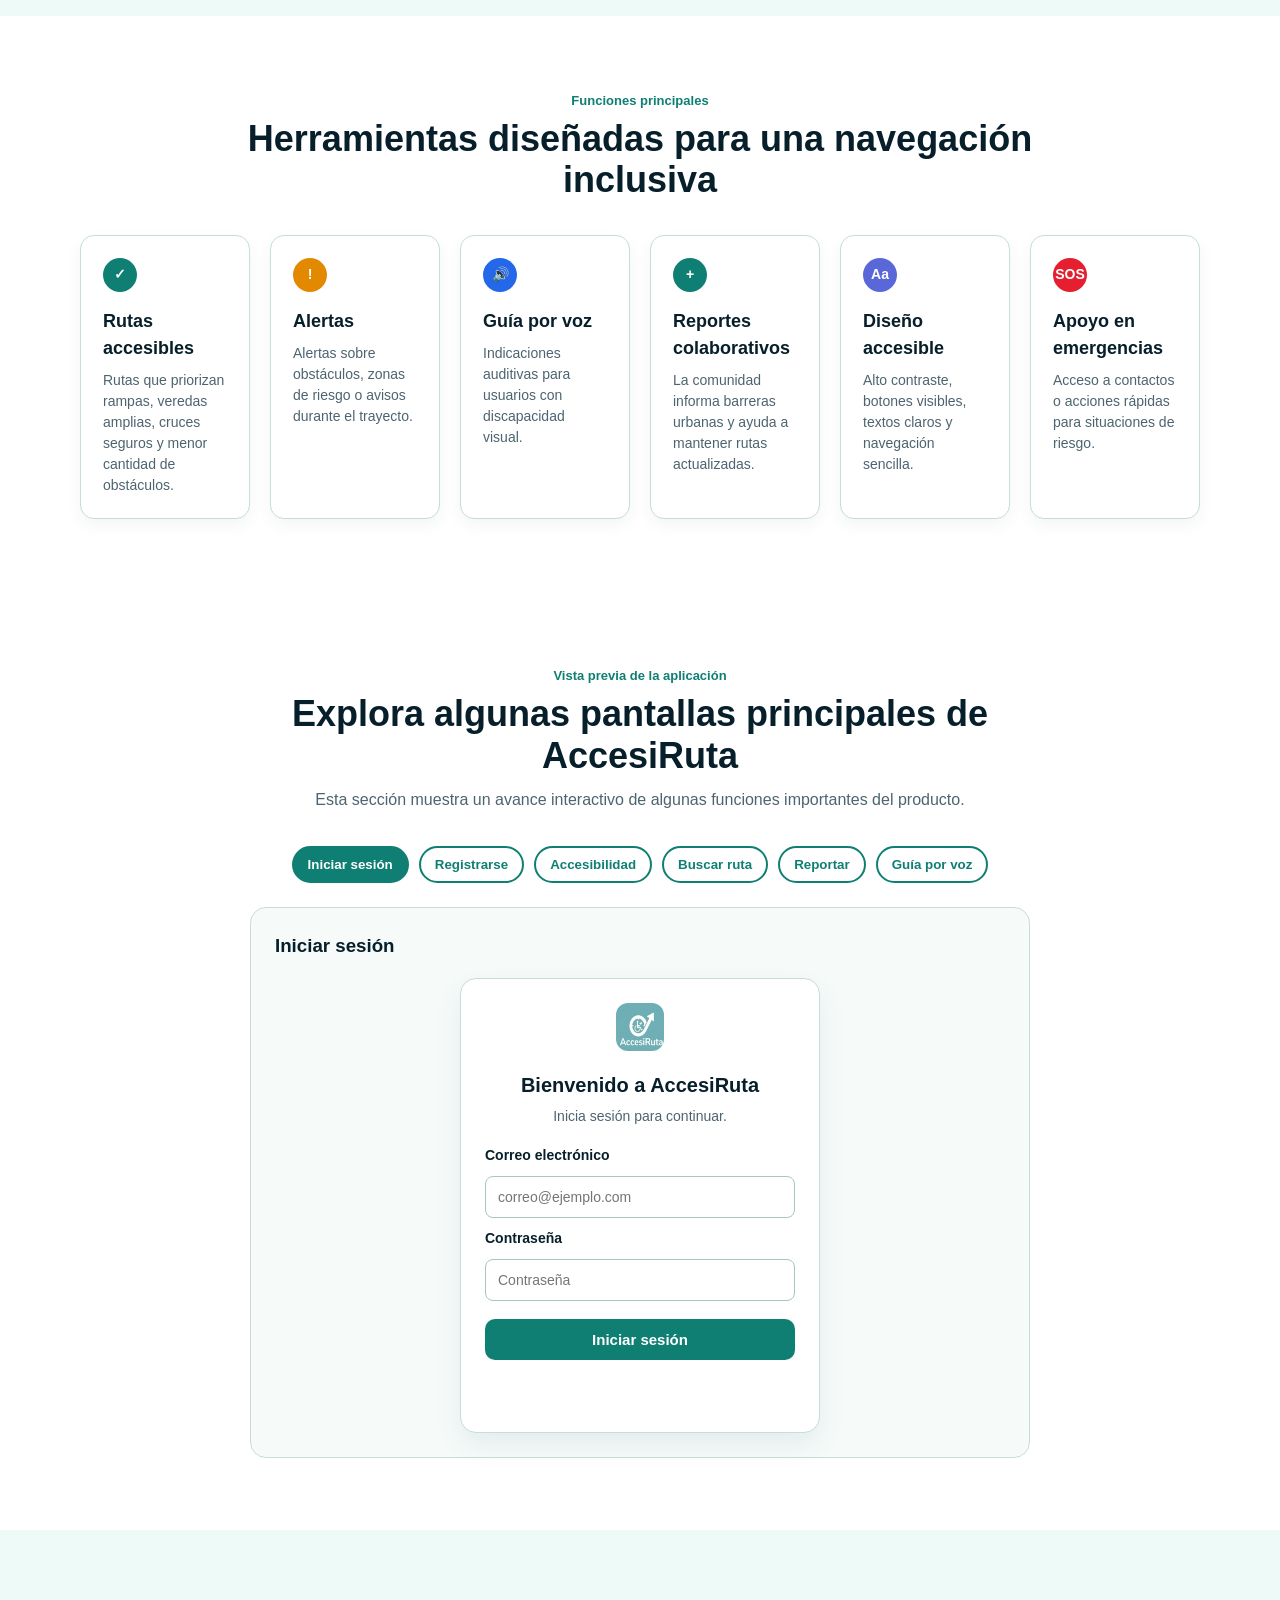
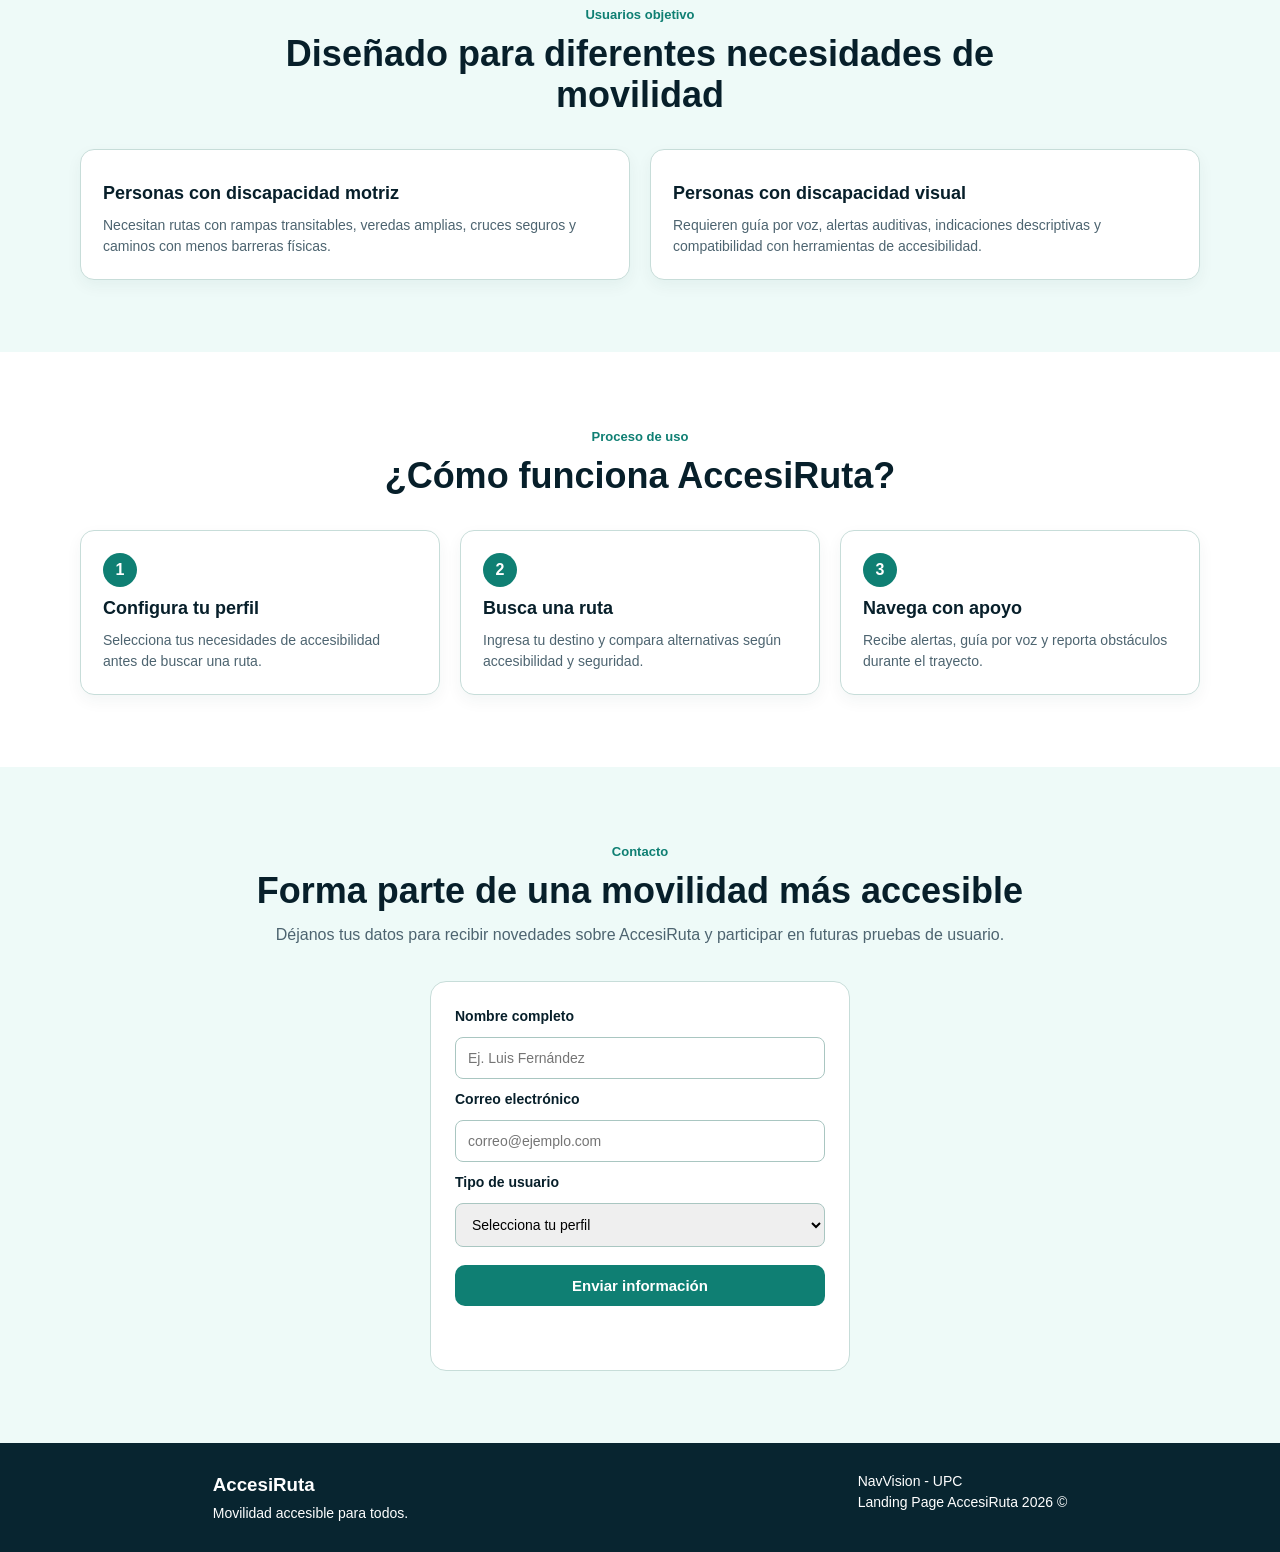
==== commit c93fc34d: "fix: update footer text" ====
--- a/docs/index.html
+++ b/docs/index.html
@@ -591,8 +591,8 @@
     </div>
 
     <div>
-        <p>NavVision - Proyecto académico UPC</p>
-        <p>Landing Page AccesiRuta 2026</p>
+        <p>NavVision - UPC</p>
+        <p>Landing Page AccesiRuta 2026 ©</p>
     </div>
 </footer>
 
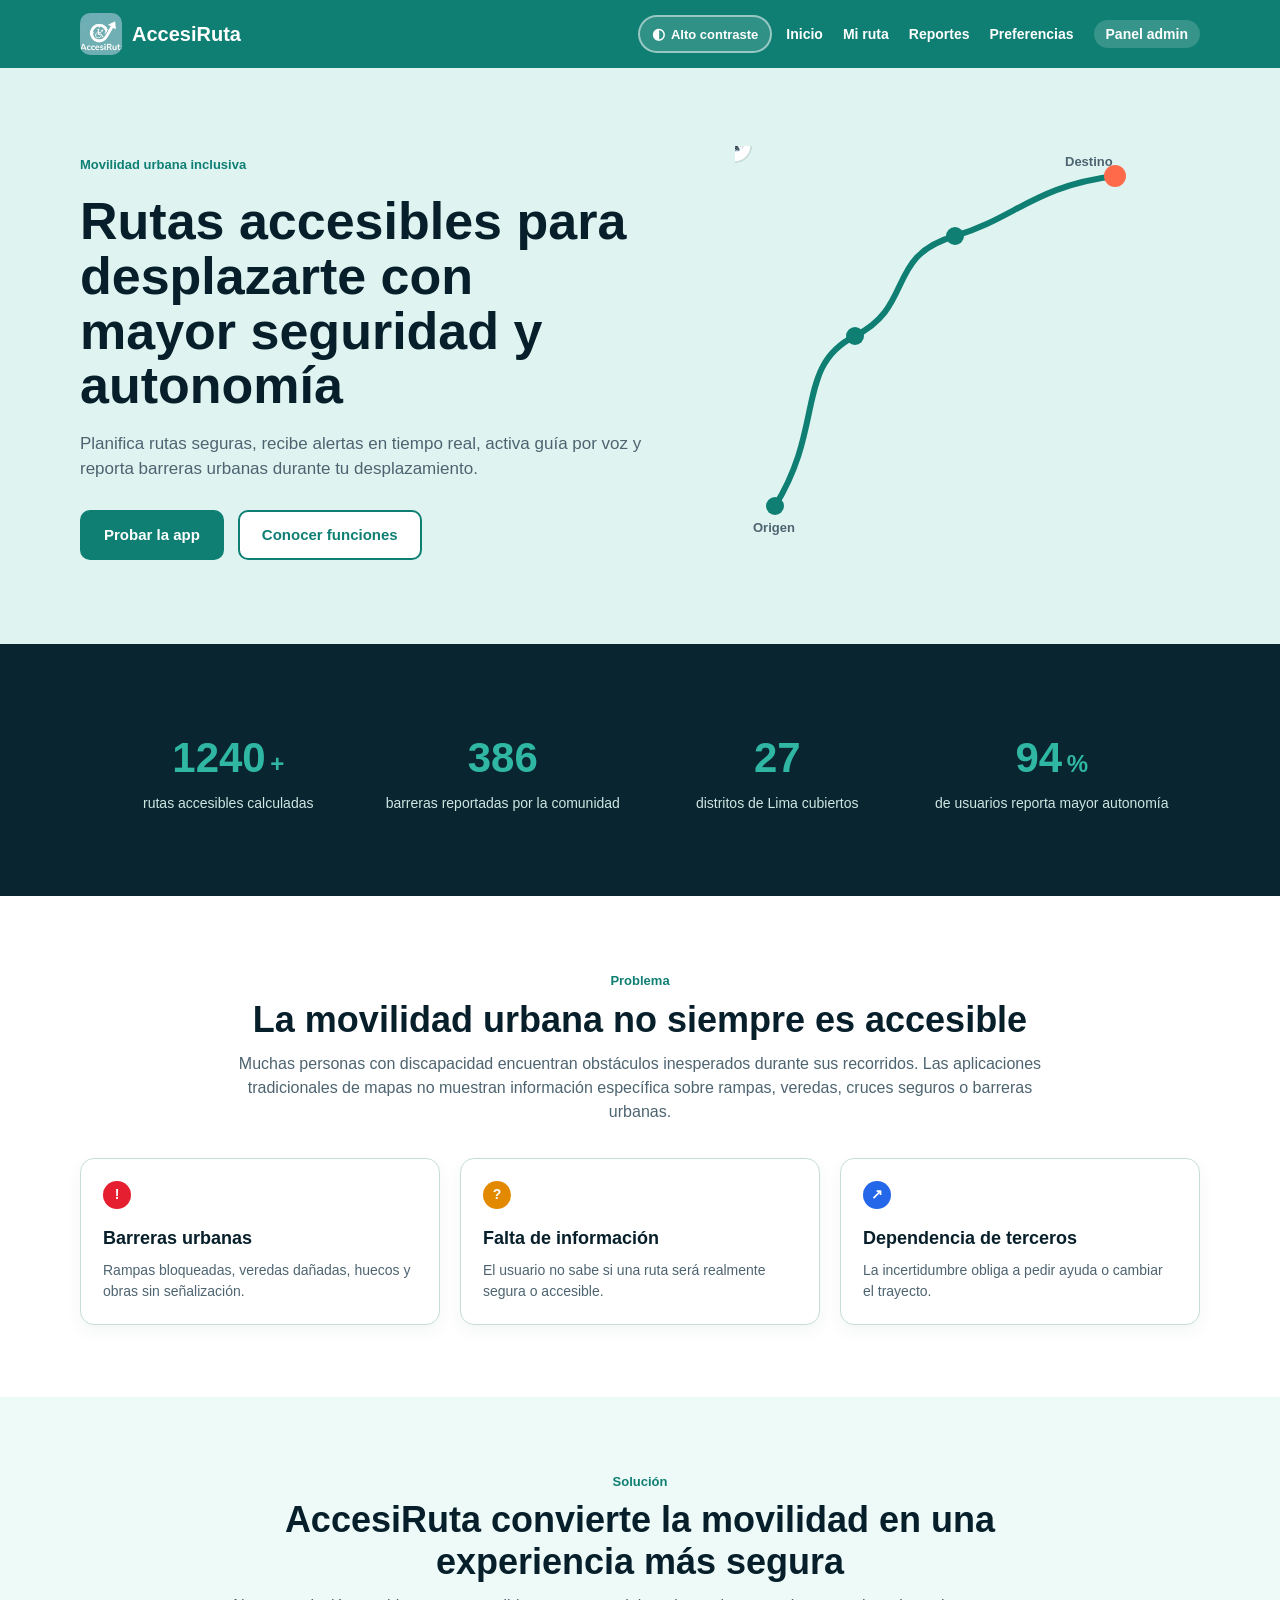
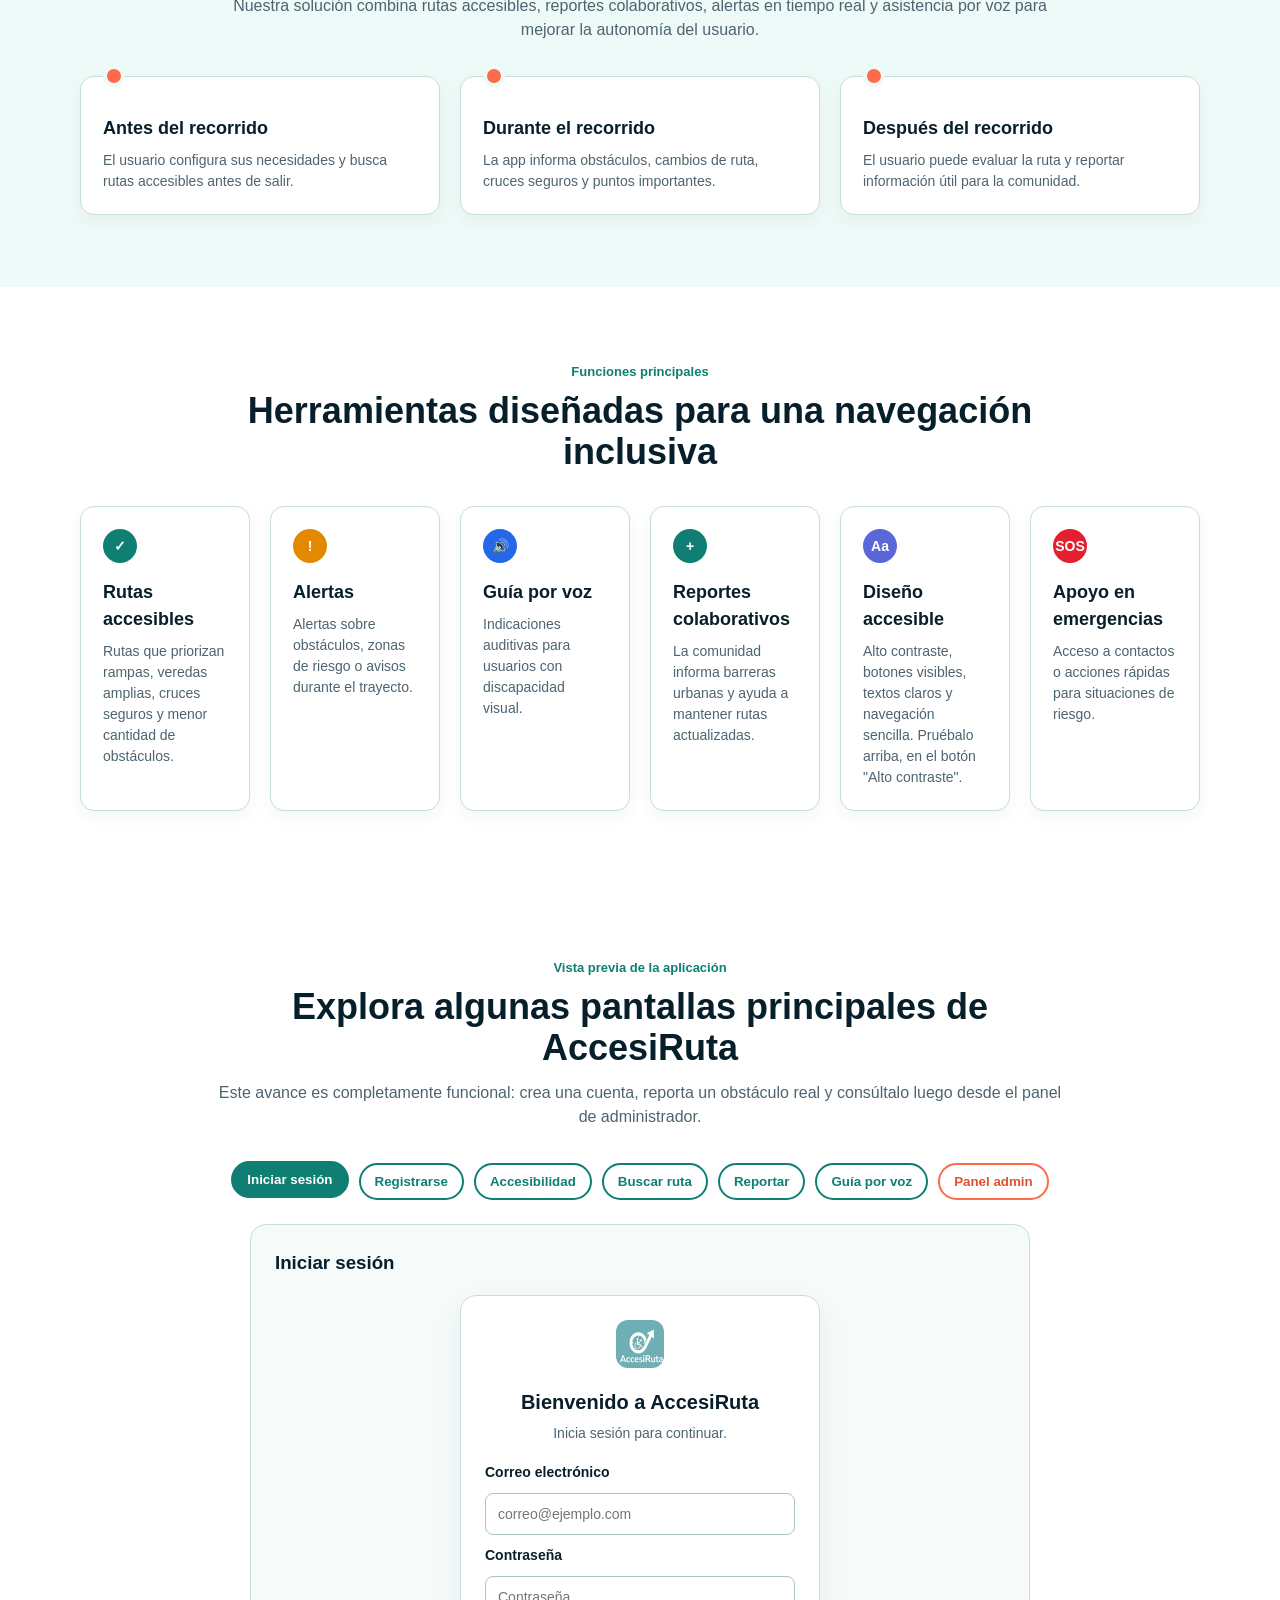
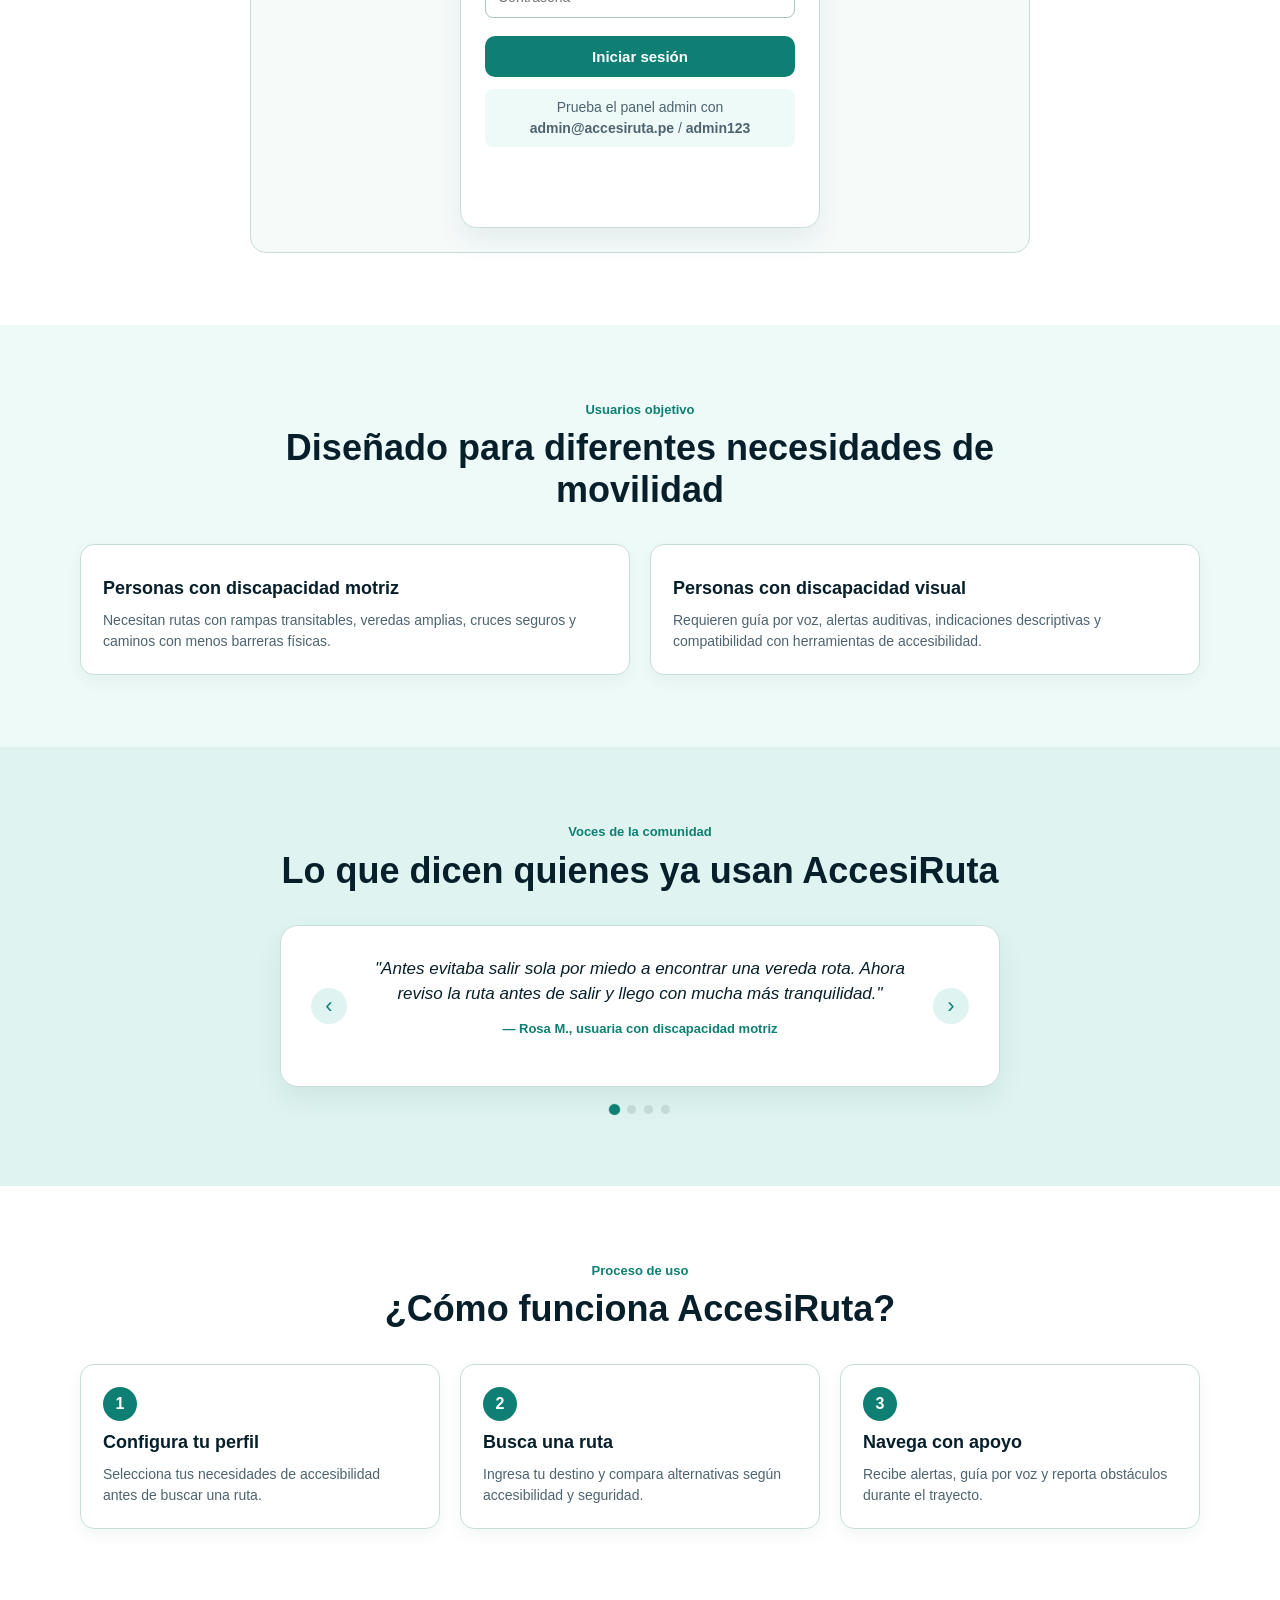
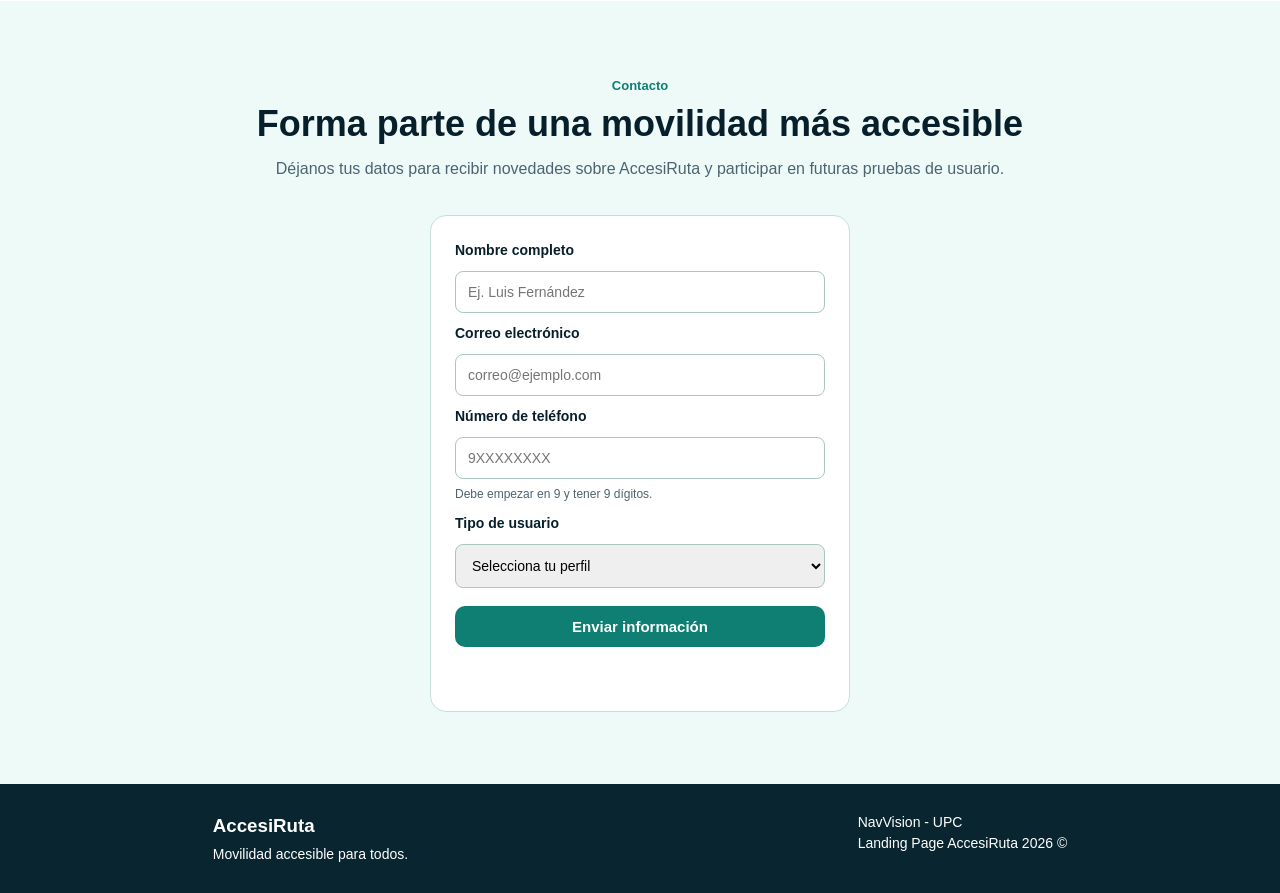
==== commit 274172f4: "feat: update final landing page for release review" ====
--- a/docs/index.html
+++ b/docs/index.html
@@ -11,6 +11,8 @@
 
 <body>
 
+<div id="toastContainer" class="toast-container" aria-live="polite"></div>
+
 <header class="site-header">
     <nav class="navbar">
         <a href="#inicio" class="brand">
@@ -18,15 +20,22 @@
             <span>AccesiRuta</span>
         </a>
 
-        <button id="menuButton" class="menu-button" type="button">Menú</button>
-
-        <ul id="menu" class="nav-menu">
-            <li><a href="#inicio">Inicio</a></li>
-            <li><a href="#demo">Mi ruta</a></li>
-            <li><a href="#funciones">Reportes</a></li>
-            <li><a href="#usuarios">Preferencias</a></li>
-            <li><a href="help.html">Ayuda</a></li>
-        </ul>
+        <div class="navbar-right">
+            <button id="contrastToggle" class="contrast-toggle" type="button" title="Activar alto contraste">
+                <span class="contrast-icon">◐</span>
+                <span class="contrast-label">Alto contraste</span>
+            </button>
+
+            <button id="menuButton" class="menu-button" type="button">Menú</button>
+
+            <ul id="menu" class="nav-menu">
+                <li><a href="#inicio">Inicio</a></li>
+                <li><a href="#demo">Mi ruta</a></li>
+                <li><a href="#funciones">Reportes</a></li>
+                <li><a href="#usuarios">Preferencias</a></li>
+                <li><a href="#demo" id="adminNavLink" class="admin-nav-link" data-screen="adminScreen">Panel admin</a></li>
+            </ul>
+        </div>
     </nav>
 </header>
 
@@ -43,19 +52,66 @@
                 </p>
 
                 <div class="hero-actions">
-                    <a href="#demo" class="primary-button">Ver avance de la app</a>
+                    <a href="#demo" class="primary-button">Probar la app</a>
                     <a href="#funciones" class="secondary-button">Conocer funciones</a>
                 </div>
             </div>
 
             <div class="hero-image">
-                <img src="assets/images/mapa-ruta.png" alt="Mapa ilustrativo de una ruta accesible">
-            </div>
+                <svg class="path-illustration" viewBox="0 0 420 420" xmlns="http://www.w3.org/2000/svg" role="img" aria-label="Ilustracion de una ruta accesible dibujandose">
+                    <path id="heroPath" d="M40,360 C90,280 60,220 120,190 C180,160 150,110 220,90 C280,72 300,40 380,30"
+                          fill="none" stroke="#0f7f73" stroke-width="6" stroke-linecap="round" stroke-dasharray="900" stroke-dashoffset="900"/>
+                    <circle class="path-node" cx="40" cy="360" r="9"/>
+                    <circle class="path-node delay-1" cx="120" cy="190" r="9"/>
+                    <circle class="path-node delay-2" cx="220" cy="90" r="9"/>
+                    <circle class="path-node delay-3" cx="380" cy="30" r="11"/>
+                    <text x="18" y="386" class="path-label">Origen</text>
+                    <text x="330" y="20" class="path-label">Destino</text>
+                    <g class="floating-badge badge-ramp" transform="translate(95,230)">
+                        <circle r="16" />
+                        <text y="5">♿</text>
+                    </g>
+                    <g class="floating-badge badge-cross" transform="translate(195,140)">
+                        <circle r="16" />
+                        <text y="5">⚠</text>
+                    </g>
+                    <g class="floating-badge badge-voice" transform="translate(300,55)">
+                        <circle r="16" />
+                        <text y="5">🔊</text>
+                    </g>
+                </svg>
+            </div>
+        </div>
+    </section>
+
+    <section id="impacto" class="section stats-section">
+        <div class="stats-grid">
+            <article class="stat-card reveal">
+                <span class="stat-number" data-target="1240">0</span>
+                <span class="stat-suffix">+</span>
+                <p>rutas accesibles calculadas</p>
+            </article>
+
+            <article class="stat-card reveal">
+                <span class="stat-number" data-target="386">0</span>
+                <p>barreras reportadas por la comunidad</p>
+            </article>
+
+            <article class="stat-card reveal">
+                <span class="stat-number" data-target="27">0</span>
+                <p>distritos de Lima cubiertos</p>
+            </article>
+
+            <article class="stat-card reveal">
+                <span class="stat-number" data-target="94">0</span>
+                <span class="stat-suffix">%</span>
+                <p>de usuarios reporta mayor autonomía</p>
+            </article>
         </div>
     </section>
 
     <section id="problema" class="section problem-section">
-        <div class="section-header">
+        <div class="section-header reveal">
             <span class="section-label">Problema</span>
             <h2>La movilidad urbana no siempre es accesible</h2>
             <p>
@@ -66,19 +122,19 @@
         </div>
 
         <div class="cards-grid three-columns">
-            <article class="info-card">
+            <article class="info-card reveal">
                 <span class="card-icon danger">!</span>
                 <h3>Barreras urbanas</h3>
                 <p>Rampas bloqueadas, veredas dañadas, huecos y obras sin señalización.</p>
             </article>
 
-            <article class="info-card">
+            <article class="info-card reveal">
                 <span class="card-icon warning">?</span>
                 <h3>Falta de información</h3>
                 <p>El usuario no sabe si una ruta será realmente segura o accesible.</p>
             </article>
 
-            <article class="info-card">
+            <article class="info-card reveal">
                 <span class="card-icon blue">↗</span>
                 <h3>Dependencia de terceros</h3>
                 <p>La incertidumbre obliga a pedir ayuda o cambiar el trayecto.</p>
@@ -87,7 +143,7 @@
     </section>
 
     <section id="solucion" class="section solution-section">
-        <div class="section-header">
+        <div class="section-header reveal">
             <span class="section-label">Solución</span>
             <h2>AccesiRuta convierte la movilidad en una experiencia más segura</h2>
             <p>
@@ -96,18 +152,21 @@
             </p>
         </div>
 
-        <div class="cards-grid three-columns">
-            <article class="info-card">
+        <div class="cards-grid three-columns timeline-grid">
+            <article class="info-card reveal">
+                <span class="timeline-dot"></span>
                 <h3>Antes del recorrido</h3>
                 <p>El usuario configura sus necesidades y busca rutas accesibles antes de salir.</p>
             </article>
 
-            <article class="info-card">
+            <article class="info-card reveal">
+                <span class="timeline-dot"></span>
                 <h3>Durante el recorrido</h3>
                 <p>La app informa obstáculos, cambios de ruta, cruces seguros y puntos importantes.</p>
             </article>
 
-            <article class="info-card">
+            <article class="info-card reveal">
+                <span class="timeline-dot"></span>
                 <h3>Después del recorrido</h3>
                 <p>El usuario puede evaluar la ruta y reportar información útil para la comunidad.</p>
             </article>
@@ -115,43 +174,43 @@
     </section>
 
     <section id="funciones" class="section features-section">
-        <div class="section-header">
+        <div class="section-header reveal">
             <span class="section-label">Funciones principales</span>
             <h2>Herramientas diseñadas para una navegación inclusiva</h2>
         </div>
 
         <div class="features-grid">
-            <article class="feature-card">
+            <article class="feature-card reveal">
                 <span class="feature-icon green">✓</span>
                 <h3>Rutas accesibles</h3>
                 <p>Rutas que priorizan rampas, veredas amplias, cruces seguros y menor cantidad de obstáculos.</p>
             </article>
 
-            <article class="feature-card">
+            <article class="feature-card reveal">
                 <span class="feature-icon orange">!</span>
                 <h3>Alertas</h3>
                 <p>Alertas sobre obstáculos, zonas de riesgo o avisos durante el trayecto.</p>
             </article>
 
-            <article class="feature-card">
+            <article class="feature-card reveal">
                 <span class="feature-icon blue">🔊</span>
                 <h3>Guía por voz</h3>
                 <p>Indicaciones auditivas para usuarios con discapacidad visual.</p>
             </article>
 
-            <article class="feature-card">
+            <article class="feature-card reveal">
                 <span class="feature-icon teal">+</span>
                 <h3>Reportes colaborativos</h3>
                 <p>La comunidad informa barreras urbanas y ayuda a mantener rutas actualizadas.</p>
             </article>
 
-            <article class="feature-card">
+            <article class="feature-card reveal">
                 <span class="feature-icon purple">Aa</span>
                 <h3>Diseño accesible</h3>
-                <p>Alto contraste, botones visibles, textos claros y navegación sencilla.</p>
-            </article>
-
-            <article class="feature-card">
+                <p>Alto contraste, botones visibles, textos claros y navegación sencilla. Pruébalo arriba, en el botón "Alto contraste".</p>
+            </article>
+
+            <article class="feature-card reveal">
                 <span class="feature-icon red">SOS</span>
                 <h3>Apoyo en emergencias</h3>
                 <p>Acceso a contactos o acciones rápidas para situaciones de riesgo.</p>
@@ -160,11 +219,12 @@
     </section>
 
     <section id="demo" class="section demo-section">
-        <div class="section-header">
+        <div class="section-header reveal">
             <span class="section-label">Vista previa de la aplicación</span>
             <h2>Explora algunas pantallas principales de AccesiRuta</h2>
             <p>
-                Esta sección muestra un avance interactivo de algunas funciones importantes del producto.
+                Este avance es completamente funcional: crea una cuenta, reporta un obstáculo real
+                y consúltalo luego desde el panel de administrador.
             </p>
         </div>
 
@@ -175,6 +235,7 @@
             <button type="button" class="demo-btn" data-screen="searchScreen">Buscar ruta</button>
             <button type="button" class="demo-btn" data-screen="reportScreen">Reportar</button>
             <button type="button" class="demo-btn" data-screen="voiceScreen">Guía por voz</button>
+            <button type="button" class="demo-btn admin-btn" data-screen="adminScreen">Panel admin</button>
         </div>
 
         <div class="app-preview-container">
@@ -199,6 +260,8 @@
 
                         <button type="submit" class="primary-button full-button">Iniciar sesión</button>
                     </form>
+
+                    <p class="hint-text">Prueba el panel admin con <strong>admin@accesiruta.pe</strong> / <strong>admin123</strong></p>
 
                     <p id="loginMessage" class="form-message"></p>
                 </div>
@@ -342,8 +405,13 @@
                         </div>
 
                         <div class="search-route-map">
-                            <img src="assets/images/mapa-ruta.png" alt="Mapa ilustrativo de ruta accesible">
-                            <div class="map-caption">Vista referencial de ruta accesible</div>
+                            <div class="map-embed-wrap">
+                                <iframe id="destinationMapFrame" class="map-embed-frame"
+                                        src="https://www.google.com/maps?q=Lima%2C%20Peru&output=embed"
+                                        loading="lazy" title="Mapa real del destino"
+                                        referrerpolicy="no-referrer-when-downgrade"></iframe>
+                            </div>
+                            <div class="map-caption" id="mapCaptionText">Ingresa un destino y calcula la ruta para ver el mapa real del lugar</div>
                         </div>
                     </div>
                 </div>
@@ -354,31 +422,41 @@
 
                 <div class="phone-card wide-card">
                     <h4>Ayuda a otros usuarios</h4>
-                    <p>Reporta barreras urbanas para mantener rutas actualizadas.</p>
+                    <p>Reporta barreras urbanas para mantener rutas actualizadas. Tu reporte aparecerá en el panel admin.</p>
 
                     <form id="reportForm" class="demo-form">
                         <h5>Tipo de obstáculo</h5>
 
                         <div class="access-grid">
                             <label class="access-need">
-                                <input type="checkbox" name="obstacle" value="rampa">
+                                <input type="checkbox" name="obstacle" value="Rampa bloqueada">
                                 <span>Rampa bloqueada</span>
                             </label>
 
                             <label class="access-need">
-                                <input type="checkbox" name="obstacle" value="vereda">
+                                <input type="checkbox" name="obstacle" value="Vereda dañada">
                                 <span>Vereda dañada</span>
                             </label>
 
                             <label class="access-need">
-                                <input type="checkbox" name="obstacle" value="obra">
+                                <input type="checkbox" name="obstacle" value="Obra sin señalización">
                                 <span>Obra sin señalización</span>
                             </label>
 
                             <label class="access-need">
-                                <input type="checkbox" name="obstacle" value="cruce">
+                                <input type="checkbox" name="obstacle" value="Cruce inseguro">
                                 <span>Cruce inseguro</span>
                             </label>
+
+                            <label class="access-need obstacle-other-toggle" id="otherObstacleToggle">
+                                <input type="checkbox" name="obstacle" value="Otro" id="otherObstacleCheckbox">
+                                <span>+ Otro (especificar)</span>
+                            </label>
+                        </div>
+
+                        <div id="otherObstacleWrap" class="other-obstacle-wrap hidden">
+                            <label for="otherObstacleInput">Describe el obstáculo</label>
+                            <input type="text" id="otherObstacleInput" placeholder="Ej. Poste caído sobre la vereda">
                         </div>
 
                         <label for="location">Ubicación del obstáculo</label>
@@ -421,17 +499,81 @@
                 </div>
             </div>
 
+            <div id="adminScreen" class="app-screen">
+                <h3>Panel de administrador</h3>
+
+                <div class="phone-card wide-card admin-card">
+
+                    <div id="adminLocked" class="admin-locked">
+                        <span class="lock-icon">🔒</span>
+                        <h4>Acceso restringido</h4>
+                        <p>Inicia sesión con una cuenta de administrador para ver los reportes de la comunidad.</p>
+                        <p class="hint-text">admin@accesiruta.pe / admin123</p>
+                    </div>
+
+                    <div id="adminContent" class="admin-content">
+                        <div class="admin-header-row">
+                            <div>
+                                <h4>Reportes de la comunidad</h4>
+                                <p id="adminSummary" class="admin-summary"></p>
+                            </div>
+                            <button type="button" id="logoutButton" class="secondary-action-button">Cerrar sesión</button>
+                        </div>
+
+                        <div class="admin-table-wrap">
+                            <table class="admin-table">
+                                <thead>
+                                <tr>
+                                    <th>Tipo</th>
+                                    <th>Ubicación</th>
+                                    <th>Reportado por</th>
+                                    <th>Fecha</th>
+                                    <th>Estado</th>
+                                    <th></th>
+                                </tr>
+                                </thead>
+                                <tbody id="adminTableBody"></tbody>
+                            </table>
+                        </div>
+
+                        <div class="admin-header-row admin-second-header">
+                            <div>
+                                <h4>Usuarios registrados en Contacto</h4>
+                                <p id="adminContactsSummary" class="admin-summary"></p>
+                            </div>
+                        </div>
+
+                        <div class="admin-table-wrap">
+                            <table class="admin-table">
+                                <thead>
+                                <tr>
+                                    <th>Nombre</th>
+                                    <th>Correo</th>
+                                    <th>Teléfono</th>
+                                    <th>Perfil</th>
+                                    <th>Fecha</th>
+                                    <th>Estado</th>
+                                    <th></th>
+                                </tr>
+                                </thead>
+                                <tbody id="adminContactsBody"></tbody>
+                            </table>
+                        </div>
+                    </div>
+                </div>
+            </div>
+
         </div>
     </section>
 
     <section id="usuarios" class="section users-section">
-        <div class="section-header">
+        <div class="section-header reveal">
             <span class="section-label">Usuarios objetivo</span>
             <h2>Diseñado para diferentes necesidades de movilidad</h2>
         </div>
 
         <div class="cards-grid two-columns">
-            <article class="info-card">
+            <article class="info-card reveal">
                 <h3>Personas con discapacidad motriz</h3>
                 <p>
                     Necesitan rutas con rampas transitables, veredas amplias, cruces seguros
@@ -439,7 +581,7 @@
                 </p>
             </article>
 
-            <article class="info-card">
+            <article class="info-card reveal">
                 <h3>Personas con discapacidad visual</h3>
                 <p>
                     Requieren guía por voz, alertas auditivas, indicaciones descriptivas
@@ -449,26 +591,48 @@
         </div>
     </section>
 
+    <section id="testimonios" class="section testimonials-section">
+        <div class="section-header reveal">
+            <span class="section-label">Voces de la comunidad</span>
+            <h2>Lo que dicen quienes ya usan AccesiRuta</h2>
+        </div>
+
+        <div class="testimonial-carousel reveal">
+            <button type="button" id="testimonialPrev" class="testimonial-arrow" aria-label="Testimonio anterior">‹</button>
+
+            <div class="testimonial-track">
+                <blockquote id="testimonialText" class="testimonial-text">
+                    "Antes evitaba salir sola por miedo a encontrar una vereda rota. Ahora reviso la ruta antes de salir y llego con mucha más tranquilidad."
+                </blockquote>
+                <p id="testimonialAuthor" class="testimonial-author">— Rosa M., usuaria con discapacidad motriz</p>
+            </div>
+
+            <button type="button" id="testimonialNext" class="testimonial-arrow" aria-label="Siguiente testimonio">›</button>
+        </div>
+
+        <div id="testimonialDots" class="testimonial-dots"></div>
+    </section>
+
     <section id="proceso" class="section process-section">
-        <div class="section-header">
+        <div class="section-header reveal">
             <span class="section-label">Proceso de uso</span>
             <h2>¿Cómo funciona AccesiRuta?</h2>
         </div>
 
         <div class="cards-grid three-columns">
-            <article class="step-card">
+            <article class="step-card reveal">
                 <span class="step-number">1</span>
                 <h3>Configura tu perfil</h3>
                 <p>Selecciona tus necesidades de accesibilidad antes de buscar una ruta.</p>
             </article>
 
-            <article class="step-card">
+            <article class="step-card reveal">
                 <span class="step-number">2</span>
                 <h3>Busca una ruta</h3>
                 <p>Ingresa tu destino y compara alternativas según accesibilidad y seguridad.</p>
             </article>
 
-            <article class="step-card">
+            <article class="step-card reveal">
                 <span class="step-number">3</span>
                 <h3>Navega con apoyo</h3>
                 <p>Recibe alertas, guía por voz y reporta obstáculos durante el trayecto.</p>
@@ -477,7 +641,7 @@
     </section>
 
     <section id="contacto" class="section contact-section">
-        <div class="section-header">
+        <div class="section-header reveal">
             <span class="section-label">Contacto</span>
             <h2>Forma parte de una movilidad más accesible</h2>
             <p>
@@ -486,12 +650,17 @@
             </p>
         </div>
 
-        <form id="contactForm" class="contact-form">
+        <form id="contactForm" class="contact-form reveal">
             <label for="name">Nombre completo</label>
             <input type="text" id="name" placeholder="Ej. Luis Fernández">
 
             <label for="email">Correo electrónico</label>
             <input type="email" id="email" placeholder="correo@ejemplo.com">
+
+            <label for="contactPhone">Número de teléfono</label>
+            <input type="tel" id="contactPhone" inputmode="numeric" maxlength="9"
+                   placeholder="9XXXXXXXX" autocomplete="off">
+            <p class="field-hint">Debe empezar en 9 y tener 9 dígitos.</p>
 
             <label for="profile">Tipo de usuario</label>
             <select id="profile">
@@ -571,12 +740,19 @@
             </p>
 
             <div class="map-modal-preview">
-                <img src="assets/images/mapa-ruta.png" alt="Vista de mapa accesible">
-                <p>AccesiRuta prioriza recorridos con rampas, cruces seguros y menos obstáculos.</p>
+                <div class="map-embed-wrap modal-map-embed">
+                    <iframe id="modalMapFrame" class="map-embed-frame"
+                            src="https://www.google.com/maps?q=Lima%2C%20Peru&output=embed"
+                            loading="lazy" title="Vista previa del mapa" referrerpolicy="no-referrer-when-downgrade"></iframe>
+                </div>
+                <p>Escribe el destino para ver el mapa real. Si también ingresas tu origen, verás la ruta completa.</p>
             </div>
         </div>
 
         <div class="map-modal-footer">
+            <button type="button" id="useAsDestinationButton" class="secondary-action-button full-button">
+                Usar esta dirección como destino
+            </button>
             <button type="button" id="openGoogleMapsButton" class="terms-accept-button">
                 Abrir ruta en Google Maps
             </button>
--- a/docs/assets/styles/styles.css
+++ b/docs/assets/styles/styles.css
@@ -3,6 +3,8 @@
     --primary-dark: #0b5f57;
     --primary-light: #dff4f1;
     --secondary: #2fb7a4;
+    --accent: #ff6b4a;
+    --accent-dark: #e0522f;
     --text-dark: #071f2a;
     --text-muted: #4d6470;
     --white: #ffffff;
@@ -13,6 +15,8 @@
     --blue: #2467e8;
     --purple: #5967d8;
     --footer: #082530;
+    --transition-fast: 0.18s ease;
+    --transition-med: 0.35s cubic-bezier(0.22, 1, 0.36, 1);
 }
 
 * {
@@ -30,11 +34,140 @@
     background: var(--white);
     color: var(--text-dark);
     line-height: 1.5;
+    transition: background var(--transition-med), color var(--transition-med);
 }
 
 a {
     text-decoration: none;
 }
+
+@media (prefers-reduced-motion: reduce) {
+    * {
+        animation-duration: 0.001ms !important;
+        animation-iteration-count: 1 !important;
+        transition-duration: 0.001ms !important;
+        scroll-behavior: auto !important;
+    }
+}
+
+/* ============ HIGH CONTRAST MODE (live accessibility demo) ============ */
+
+body.high-contrast {
+    --primary: #ffcc00;
+    --primary-dark: #ffcc00;
+    --primary-light: #1a1a1a;
+    --secondary: #ffcc00;
+    --accent: #ffcc00;
+    --accent-dark: #ffe066;
+    --text-dark: #ffffff;
+    --text-muted: #f2f2f2;
+    --white: #000000;
+    --soft-bg: #0a0a0a;
+    --card-border: #ffcc00;
+    --footer: #000000;
+}
+
+body.high-contrast .site-header {
+    background: #000000;
+    border-bottom: 3px solid #ffcc00;
+}
+
+body.high-contrast .info-card,
+body.high-contrast .feature-card,
+body.high-contrast .step-card,
+body.high-contrast .stat-card,
+body.high-contrast .phone-card,
+body.high-contrast .contact-form,
+body.high-contrast .search-route-map,
+body.high-contrast .testimonial-carousel {
+    border: 2px solid #ffcc00;
+    background: #000000;
+}
+
+body.high-contrast .primary-button,
+body.high-contrast .terms-accept-button,
+body.high-contrast .map-action-button {
+    background: #ffcc00;
+    color: #000000;
+    border-color: #ffcc00;
+    font-weight: 900;
+}
+
+body.high-contrast .secondary-button,
+body.high-contrast .secondary-action-button,
+body.high-contrast .location-permission-button {
+    background: #000000;
+    color: #ffcc00;
+    border-color: #ffcc00;
+}
+
+body.high-contrast .demo-form input,
+body.high-contrast .demo-form select,
+body.high-contrast .contact-form input,
+body.high-contrast .contact-form select,
+body.high-contrast .map-modal-body input {
+    background: #000000;
+    color: #ffffff;
+    border: 2px solid #ffcc00;
+}
+
+body.high-contrast .hero-section,
+body.high-contrast .app-preview-container {
+    background: #0a0a0a;
+}
+
+/* Fix: unselected access-need / priority-chip cards were near-white with
+   white text in high-contrast mode, making the label invisible. */
+body.high-contrast .access-need,
+body.high-contrast .priority-chip {
+    background: #000000;
+    border: 2px solid #ffcc00;
+}
+
+body.high-contrast .access-need span,
+body.high-contrast .priority-chip span {
+    color: #ffffff;
+}
+
+body.high-contrast .access-need.selected,
+body.high-contrast .priority-chip.selected {
+    background: #ffcc00;
+    border-color: #ffcc00;
+}
+
+body.high-contrast .access-need.selected span,
+body.high-contrast .priority-chip.selected span {
+    color: #000000;
+}
+
+body.high-contrast .field-hint,
+body.high-contrast .other-obstacle-wrap label {
+    color: #f2f2f2;
+}
+
+body.high-contrast .form-message-success {
+    color: #ffcc00;
+}
+
+body.high-contrast .form-message-error {
+    color: #ff6b6b;
+}
+
+body.high-contrast .admin-table th {
+    background: #1a1a1a;
+    color: #ffcc00;
+}
+
+body.high-contrast .admin-table td {
+    color: #ffffff;
+}
+
+body.high-contrast .status-select {
+    background: #000000;
+    color: #ffffff;
+}
+
+/* ============ HEADER ============ */
 
 .site-header {
     background: var(--primary);
@@ -42,6 +175,7 @@
     position: sticky;
     top: 0;
     z-index: 1000;
+    transition: background var(--transition-med);
 }
 
 .navbar {
@@ -70,6 +204,42 @@
     object-fit: cover;
 }
 
+.navbar-right {
+    display: flex;
+    align-items: center;
+    gap: 14px;
+}
+
+.contrast-toggle {
+    display: flex;
+    align-items: center;
+    gap: 6px;
+    background: rgba(255, 255, 255, 0.14);
+    border: 2px solid rgba(255, 255, 255, 0.5);
+    color: var(--white);
+    padding: 8px 12px;
+    border-radius: 999px;
+    cursor: pointer;
+    font-size: 13px;
+    font-weight: 800;
+    transition: transform var(--transition-fast), background var(--transition-fast);
+}
+
+.contrast-toggle:hover {
+    background: rgba(255, 255, 255, 0.3);
+    transform: translateY(-1px);
+}
+
+.contrast-toggle.active {
+    background: #ffcc00;
+    color: #000000;
+    border-color: #ffcc00;
+}
+
+.contrast-icon {
+    font-size: 15px;
+}
+
 .nav-menu {
     display: flex;
     list-style: none;
@@ -81,10 +251,28 @@
     color: var(--white);
     font-size: 14px;
     font-weight: 700;
-}
-
-.nav-menu a:hover {
-    text-decoration: underline;
+    position: relative;
+}
+
+.nav-menu a::after {
+    content: "";
+    position: absolute;
+    left: 0;
+    bottom: -4px;
+    height: 2px;
+    width: 0;
+    background: var(--white);
+    transition: width var(--transition-fast);
+}
+
+.nav-menu a:hover::after {
+    width: 100%;
+}
+
+.admin-nav-link {
+    background: rgba(255, 255, 255, 0.16);
+    padding: 6px 12px;
+    border-radius: 999px;
 }
 
 .menu-button {
@@ -98,9 +286,68 @@
     cursor: pointer;
 }
 
+/* ============ TOASTS ============ */
+
+.toast-container {
+    position: fixed;
+    top: 18px;
+    right: 18px;
+    z-index: 5000;
+    display: flex;
+    flex-direction: column;
+    gap: 10px;
+    max-width: 320px;
+}
+
+.toast {
+    background: var(--text-dark);
+    color: #ffffff;
+    padding: 13px 16px;
+    border-radius: 10px;
+    font-size: 14px;
+    font-weight: 700;
+    box-shadow: 0 10px 24px rgba(0, 0, 0, 0.25);
+    border-left: 5px solid var(--primary);
+    opacity: 0;
+    transform: translateX(30px);
+    animation: toastIn 0.35s ease forwards;
+}
+
+.toast.toast-error {
+    border-left-color: var(--danger);
+}
+
+.toast.toast-out {
+    animation: toastOut 0.3s ease forwards;
+}
+
+@keyframes toastIn {
+    to { opacity: 1; transform: translateX(0); }
+}
+
+@keyframes toastOut {
+    to { opacity: 0; transform: translateX(30px); }
+}
+
+/* ============ SCROLL REVEAL ============ */
+
+.reveal {
+    opacity: 0;
+    transform: translateY(26px);
+    transition: opacity 0.7s ease, transform 0.7s cubic-bezier(0.22, 1, 0.36, 1);
+}
+
+.reveal.revealed {
+    opacity: 1;
+    transform: translateY(0);
+}
+
+/* ============ HERO ============ */
+
 .hero-section {
     background: var(--primary-light);
     padding: 78px 0;
+    overflow: hidden;
 }
 
 .hero-content {
@@ -117,12 +364,23 @@
     line-height: 1.05;
     margin: 12px 0 18px;
     font-weight: 900;
+    animation: fadeUp 0.8s ease both;
+}
+
+.hero-text .section-label {
+    animation: fadeUp 0.6s ease both;
 }
 
 .hero-text p {
     font-size: 17px;
     color: var(--text-muted);
     max-width: 580px;
+    animation: fadeUp 0.8s ease 0.15s both;
+}
+
+@keyframes fadeUp {
+    from { opacity: 0; transform: translateY(18px); }
+    to { opacity: 1; transform: translateY(0); }
 }
 
 .section-label {
@@ -138,6 +396,7 @@
     gap: 14px;
     margin-top: 28px;
     flex-wrap: wrap;
+    animation: fadeUp 0.8s ease 0.3s both;
 }
 
 .primary-button,
@@ -149,6 +408,7 @@
     cursor: pointer;
     border: 2px solid var(--primary);
     font-size: 15px;
+    transition: transform var(--transition-fast), background var(--transition-fast), box-shadow var(--transition-fast);
 }
 
 .primary-button {
@@ -159,6 +419,8 @@
 .primary-button:hover {
     background: var(--primary-dark);
     border-color: var(--primary-dark);
+    transform: translateY(-2px);
+    box-shadow: 0 10px 20px rgba(15, 127, 115, 0.25);
 }
 
 .secondary-button {
@@ -168,6 +430,7 @@
 
 .secondary-button:hover {
     background: #f1fffd;
+    transform: translateY(-2px);
 }
 
 .hero-image {
@@ -175,13 +438,108 @@
     justify-content: center;
 }
 
-.hero-image img {
+.path-illustration {
     width: min(420px, 100%);
-    border-radius: 18px;
-    border: 2px solid var(--card-border);
-    box-shadow: 0 14px 28px rgba(5, 65, 75, 0.12);
-    background: var(--white);
-}
+    height: auto;
+}
+
+#heroPath {
+    animation: drawPath 2.2s ease-out 0.3s forwards;
+}
+
+@keyframes drawPath {
+    to { stroke-dashoffset: 0; }
+}
+
+.path-node {
+    fill: var(--primary);
+    opacity: 0;
+    animation: popIn 0.4s ease 1.6s forwards;
+}
+
+.path-node.delay-1 { animation-delay: 1.9s; }
+.path-node.delay-2 { animation-delay: 2.2s; }
+.path-node.delay-3 { animation-delay: 2.5s; fill: var(--accent); }
+
+@keyframes popIn {
+    from { opacity: 0; transform: scale(0); }
+    to { opacity: 1; transform: scale(1); }
+}
+
+.path-label {
+    font-size: 13px;
+    font-weight: 800;
+    fill: var(--text-muted);
+    opacity: 0;
+    animation: popIn 0.4s ease 2.6s forwards;
+}
+
+.floating-badge circle {
+    fill: var(--white);
+    stroke: var(--card-border);
+    stroke-width: 1.5;
+}
+
+.floating-badge text {
+    font-size: 15px;
+    text-anchor: middle;
+}
+
+.floating-badge {
+    animation: floatBadge 3.2s ease-in-out infinite;
+    opacity: 0;
+    animation: popIn 0.4s ease forwards, floatBadge 3.2s ease-in-out 0.4s infinite;
+}
+
+.badge-ramp { animation-delay: 1.9s, 1.9s; }
+.badge-cross { animation-delay: 2.2s, 2.2s; }
+.badge-voice { animation-delay: 2.5s, 2.5s; }
+
+@keyframes floatBadge {
+    0%, 100% { transform: translateY(var(--fy, 0px)); }
+    50% { transform: translateY(-8px); }
+}
+
+/* ============ STATS ============ */
+
+.stats-section {
+    padding: 46px 0;
+    background: var(--footer);
+}
+
+.stats-grid {
+    width: min(1080px, 92%);
+    margin: 0 auto;
+    display: grid;
+    grid-template-columns: repeat(4, 1fr);
+    gap: 18px;
+}
+
+.stat-card {
+    text-align: center;
+    color: #ffffff;
+    padding: 10px;
+}
+
+.stat-number {
+    font-size: clamp(30px, 4vw, 42px);
+    font-weight: 900;
+    color: var(--secondary);
+}
+
+.stat-suffix {
+    font-size: 24px;
+    font-weight: 900;
+    color: var(--secondary);
+}
+
+.stat-card p {
+    color: #cfe6e2;
+    font-size: 14px;
+    margin-top: 4px;
+}
+
+/* ============ SECTIONS / CARDS ============ */
 
 .section {
     padding: 72px 0;
@@ -233,12 +591,38 @@
 .info-card,
 .feature-card,
 .step-card,
-.route-card {
+.route-card,
+.stat-card.info-style {
     background: var(--white);
     border: 1px solid var(--card-border);
     border-radius: 14px;
     padding: 22px;
     box-shadow: 0 6px 16px rgba(6, 52, 62, 0.05);
+    transition: transform var(--transition-med), box-shadow var(--transition-med), border-color var(--transition-fast);
+}
+
+.info-card:hover,
+.feature-card:hover,
+.step-card:hover {
+    transform: translateY(-6px);
+    box-shadow: 0 18px 34px rgba(6, 52, 62, 0.12);
+    border-color: var(--primary);
+}
+
+.timeline-grid .info-card {
+    position: relative;
+    padding-top: 30px;
+}
+
+.timeline-dot {
+    position: absolute;
+    top: -12px;
+    left: 22px;
+    width: 22px;
+    height: 22px;
+    border-radius: 999px;
+    background: var(--accent);
+    border: 4px solid var(--soft-bg);
 }
 
 .info-card h3,
@@ -269,6 +653,12 @@
     font-size: 14px;
     font-weight: 900;
     margin-bottom: 8px;
+    transition: transform var(--transition-fast);
+}
+
+.feature-card:hover .feature-icon,
+.info-card:hover .card-icon {
+    transform: scale(1.15) rotate(-6deg);
 }
 
 .feature-icon {
@@ -298,6 +688,8 @@
 .purple {
     background: var(--purple);
 }
+
+/* ============ DEMO ============ */
 
 .demo-buttons {
     width: min(920px, 92%);
@@ -316,11 +708,25 @@
     border-radius: 999px;
     cursor: pointer;
     font-weight: 800;
+    transition: transform var(--transition-fast), background var(--transition-fast), color var(--transition-fast);
 }
 
 .demo-btn.active,
 .demo-btn:hover {
     background: var(--primary);
+    color: var(--white);
+    transform: translateY(-2px);
+}
+
+.admin-btn {
+    border-color: var(--accent);
+    color: var(--accent-dark);
+}
+
+.admin-btn.active,
+.admin-btn:hover {
+    background: var(--accent);
+    border-color: var(--accent);
     color: var(--white);
 }
 
@@ -332,6 +738,7 @@
     border-radius: 16px;
     padding: 24px;
     min-height: 110px;
+    transition: background var(--transition-med);
 }
 
 .app-screen {
@@ -340,6 +747,7 @@
 
 .app-screen.active {
     display: block;
+    animation: fadeUp 0.35s ease both;
 }
 
 .app-screen h3 {
@@ -383,6 +791,16 @@
     color: var(--text-muted);
     font-size: 14px;
     margin-bottom: 18px;
+}
+
+.hint-text {
+    text-align: center;
+    font-size: 12.5px;
+    color: var(--text-muted);
+    margin-top: 12px;
+    background: var(--soft-bg);
+    border-radius: 8px;
+    padding: 8px;
 }
 
 .demo-form {
@@ -408,6 +826,7 @@
     border-radius: 8px;
     font-size: 14px;
     outline: none;
+    transition: border-color var(--transition-fast), box-shadow var(--transition-fast);
 }
 
 .demo-form input:focus,
@@ -432,6 +851,74 @@
     text-align: center;
 }
 
+.form-message-success {
+    color: var(--primary);
+}
+
+.form-message-error {
+    color: var(--danger);
+}
+
+.field-hint {
+    font-size: 12px;
+    color: var(--text-muted);
+    margin-top: -4px;
+}
+
+.other-obstacle-wrap {
+    display: flex;
+    flex-direction: column;
+    gap: 6px;
+    background: var(--primary-light);
+    border: 1px dashed var(--primary);
+    border-radius: 10px;
+    padding: 12px;
+    animation: fadeUp 0.3s ease both;
+}
+
+.other-obstacle-wrap.hidden {
+    display: none;
+}
+
+.other-obstacle-wrap label {
+    font-size: 13px;
+    font-weight: 800;
+    color: var(--primary-dark);
+}
+
+.obstacle-other-toggle span {
+    font-weight: 800;
+    color: var(--primary);
+}
+
+/* ============ MAP EMBEDS ============ */
+
+.map-embed-wrap {
+    position: relative;
+    width: 100%;
+    aspect-ratio: 4 / 3;
+    border-radius: 12px;
+    overflow: hidden;
+    background: var(--soft-bg);
+}
+
+.map-embed-frame {
+    width: 100%;
+    height: 100%;
+    border: 0;
+    display: block;
+}
+
+.modal-map-embed {
+    aspect-ratio: 16 / 10;
+}
+
+/* ============ ADMIN SECOND TABLE ============ */
+
+.admin-second-header {
+    margin-top: 26px;
+}
+
 .access-grid {
     display: grid;
     grid-template-columns: repeat(2, 1fr);
@@ -449,6 +936,12 @@
     gap: 10px;
     align-items: center;
     font-size: 14px;
+    transition: transform var(--transition-fast), border-color var(--transition-fast), background var(--transition-fast);
+}
+
+.access-need:hover,
+.priority-chip:hover {
+    transform: translateY(-2px);
 }
 
 .access-need.selected,
@@ -463,18 +956,6 @@
     display: flex;
     gap: 10px;
     flex-wrap: wrap;
-}
-
-.route-options {
-    display: grid;
-    gap: 12px;
-    margin-top: 8px;
-}
-
-.route-card span {
-    color: var(--primary);
-    font-weight: 800;
-    font-size: 13px;
 }
 
 .simple-option {
@@ -510,7 +991,119 @@
     font-weight: 800;
 }
 
-/* SEARCH ROUTE SCREEN */
+/* ============ ADMIN PANEL ============ */
+
+.admin-card {
+    width: min(720px, 100%);
+}
+
+.admin-locked {
+    text-align: center;
+    padding: 20px 10px;
+}
+
+.lock-icon {
+    font-size: 34px;
+    display: block;
+    margin-bottom: 10px;
+}
+
+.admin-content {
+    display: none;
+}
+
+.admin-content.active {
+    display: block;
+    animation: fadeUp 0.35s ease both;
+}
+
+.admin-locked.hidden {
+    display: none;
+}
+
+.admin-header-row {
+    display: flex;
+    justify-content: space-between;
+    align-items: flex-start;
+    gap: 12px;
+    margin-bottom: 16px;
+    flex-wrap: wrap;
+}
+
+.admin-header-row h4 {
+    font-size: 18px;
+    text-align: left;
+}
+
+.admin-summary {
+    font-size: 13px;
+    color: var(--text-muted);
+    text-align: left;
+    margin-top: 2px;
+}
+
+.admin-table-wrap {
+    overflow-x: auto;
+    border: 1px solid var(--card-border);
+    border-radius: 12px;
+}
+
+.admin-table {
+    width: 100%;
+    border-collapse: collapse;
+    font-size: 13px;
+}
+
+.admin-table th {
+    background: var(--primary-light);
+    color: var(--primary-dark);
+    text-align: left;
+    padding: 10px 12px;
+    font-size: 12px;
+    text-transform: uppercase;
+    letter-spacing: 0.4px;
+}
+
+.admin-table td {
+    padding: 10px 12px;
+    border-top: 1px solid var(--card-border);
+    vertical-align: middle;
+}
+
+.admin-table tr {
+    animation: fadeUp 0.3s ease both;
+}
+
+.status-select {
+    padding: 6px 8px;
+    border-radius: 6px;
+    border: 1px solid var(--card-border);
+    font-size: 12px;
+    font-weight: 700;
+}
+
+.status-pendiente { color: var(--warning); }
+.status-verificado { color: var(--blue); }
+.status-resuelto { color: var(--primary); }
+.status-contactado { color: var(--purple); }
+
+.delete-report-btn {
+    border: none;
+    background: transparent;
+    color: var(--danger);
+    cursor: pointer;
+    font-size: 16px;
+    font-weight: 900;
+}
+
+.admin-empty {
+    text-align: center;
+    padding: 20px;
+    color: var(--text-muted);
+    font-size: 13px;
+}
+
+/* ============ SEARCH ROUTE SCREEN ============ */
 
 .search-route-card {
     width: min(760px, 100%);
@@ -548,6 +1141,7 @@
     font-weight: 800;
     cursor: pointer;
     font-size: 14px;
+    transition: transform var(--transition-fast), background var(--transition-fast);
 }
 
 .secondary-action-button {
@@ -558,6 +1152,7 @@
 
 .secondary-action-button:hover {
     background: var(--primary-light);
+    transform: translateY(-2px);
 }
 
 .map-action-button {
@@ -569,6 +1164,7 @@
 .map-action-button:hover {
     background: var(--primary-dark);
     border-color: var(--primary-dark);
+    transform: translateY(-2px);
 }
 
 .search-route-map {
@@ -591,11 +1187,6 @@
     color: var(--primary);
     font-size: 13px;
     font-weight: 800;
-}
-
-.recommended-route {
-    border-color: var(--primary);
-    background: #f4fffc;
 }
 
 .origin-info {
@@ -608,7 +1199,88 @@
     margin-top: 12px;
 }
 
-/* TERMS MODAL */
+/* ============ TESTIMONIALS ============ */
+
+.testimonials-section {
+    background: var(--primary-light);
+}
+
+.testimonial-carousel {
+    width: min(720px, 92%);
+    margin: 0 auto;
+    background: var(--white);
+    border: 1px solid var(--card-border);
+    border-radius: 18px;
+    padding: 30px;
+    display: flex;
+    align-items: center;
+    gap: 16px;
+    box-shadow: 0 12px 26px rgba(5, 65, 75, 0.08);
+}
+
+.testimonial-track {
+    flex: 1;
+    text-align: center;
+    min-height: 100px;
+}
+
+.testimonial-text {
+    font-size: 17px;
+    font-style: italic;
+    color: var(--text-dark);
+    line-height: 1.5;
+    animation: fadeUp 0.4s ease both;
+}
+
+.testimonial-author {
+    margin-top: 12px;
+    font-size: 13px;
+    font-weight: 800;
+    color: var(--primary);
+}
+
+.testimonial-arrow {
+    background: var(--primary-light);
+    border: none;
+    color: var(--primary);
+    width: 36px;
+    height: 36px;
+    border-radius: 999px;
+    font-size: 22px;
+    cursor: pointer;
+    flex-shrink: 0;
+    transition: background var(--transition-fast), transform var(--transition-fast);
+}
+
+.testimonial-arrow:hover {
+    background: var(--primary);
+    color: var(--white);
+    transform: scale(1.08);
+}
+
+.testimonial-dots {
+    display: flex;
+    justify-content: center;
+    gap: 8px;
+    margin-top: 18px;
+}
+
+.testimonial-dot {
+    width: 9px;
+    height: 9px;
+    border-radius: 999px;
+    background: var(--card-border);
+    cursor: pointer;
+    border: none;
+    transition: background var(--transition-fast), transform var(--transition-fast);
+}
+
+.testimonial-dot.active {
+    background: var(--primary);
+    transform: scale(1.25);
+}
+
+/* ============ TERMS / MAP MODALS ============ */
 
 .register-terms-container {
     margin-top: 16px;
@@ -667,6 +1339,12 @@
 .terms-modal-overlay.active,
 .map-modal-overlay.active {
     display: flex;
+    animation: overlayIn 0.25s ease both;
+}
+
+@keyframes overlayIn {
+    from { opacity: 0; }
+    to { opacity: 1; }
 }
 
 .terms-modal-content,
@@ -679,6 +1357,12 @@
     position: relative;
     overflow: hidden;
     border: 1px solid #c9e6e1;
+    animation: modalPop 0.3s cubic-bezier(0.22, 1, 0.36, 1) both;
+}
+
+@keyframes modalPop {
+    from { opacity: 0; transform: scale(0.94) translateY(10px); }
+    to { opacity: 1; transform: scale(1) translateY(0); }
 }
 
 .terms-close-button,
@@ -755,6 +1439,7 @@
     font-weight: 700;
     font-size: 15px;
     cursor: pointer;
+    transition: background var(--transition-fast);
 }
 
 .terms-accept-button:hover {
@@ -778,6 +1463,7 @@
     font-weight: 800;
     margin-top: 14px;
     cursor: pointer;
+    transition: background var(--transition-fast);
 }
 
 .location-permission-button:hover {
@@ -805,6 +1491,8 @@
     margin-top: 8px;
 }
 
+/* ============ FOOTER ============ */
+
 .site-footer {
     background: var(--footer);
     color: var(--white);
@@ -824,6 +1512,8 @@
     font-size: 14px;
 }
 
+/* ============ RESPONSIVE ============ */
+
 @media (max-width: 1000px) {
     .hero-content {
         grid-template-columns: 1fr;
@@ -848,6 +1538,10 @@
 
     .two-columns {
         grid-template-columns: 1fr;
+    }
+
+    .stats-grid {
+        grid-template-columns: repeat(2, 1fr);
     }
 }
 
@@ -856,6 +1550,15 @@
         min-height: auto;
         padding: 14px 0;
         align-items: flex-start;
+        flex-wrap: wrap;
+    }
+
+    .navbar-right {
+        gap: 8px;
+    }
+
+    .contrast-label {
+        display: none;
     }
 
     .menu-button {
@@ -918,4 +1621,17 @@
     .site-footer {
         text-align: center;
     }
+
+    .stats-grid {
+        grid-template-columns: 1fr;
+    }
+
+    .testimonial-carousel {
+        flex-direction: column;
+        padding: 22px;
+    }
+
+    .admin-header-row {
+        flex-direction: column;
+    }
 }
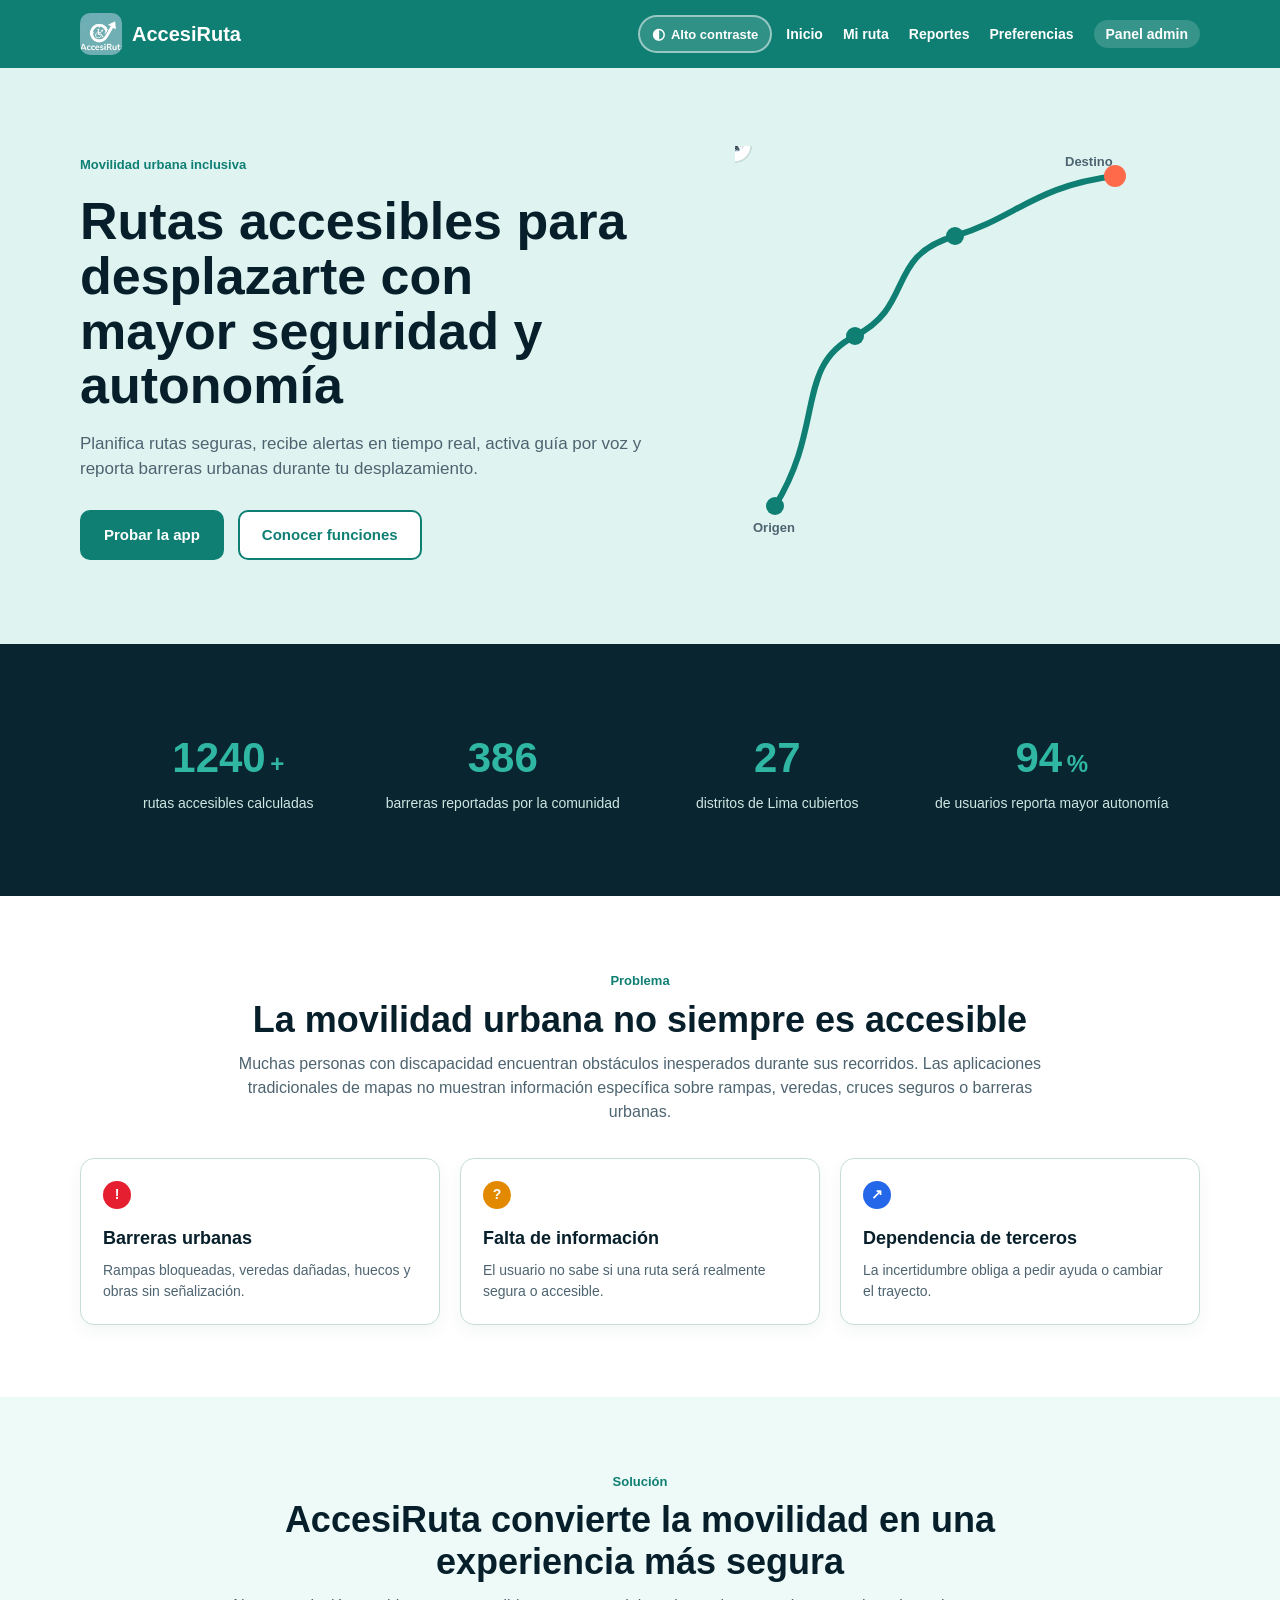
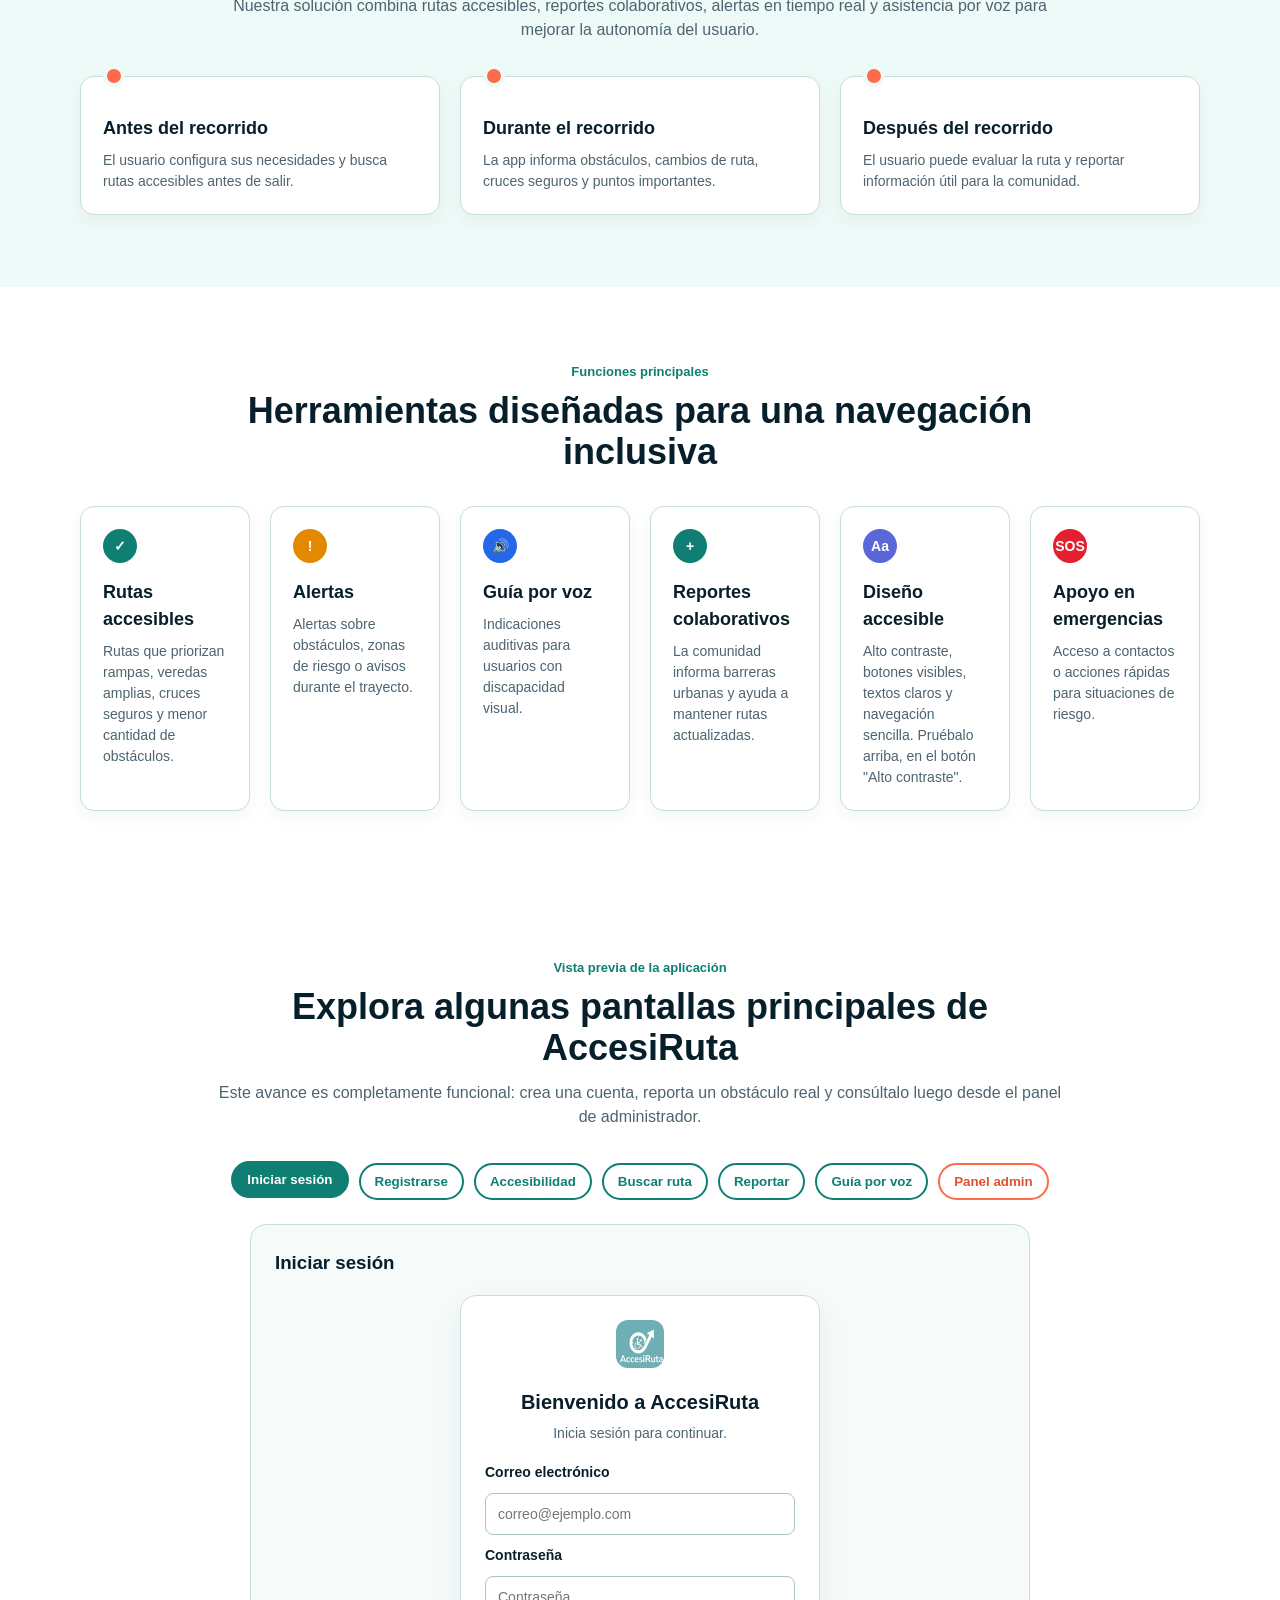
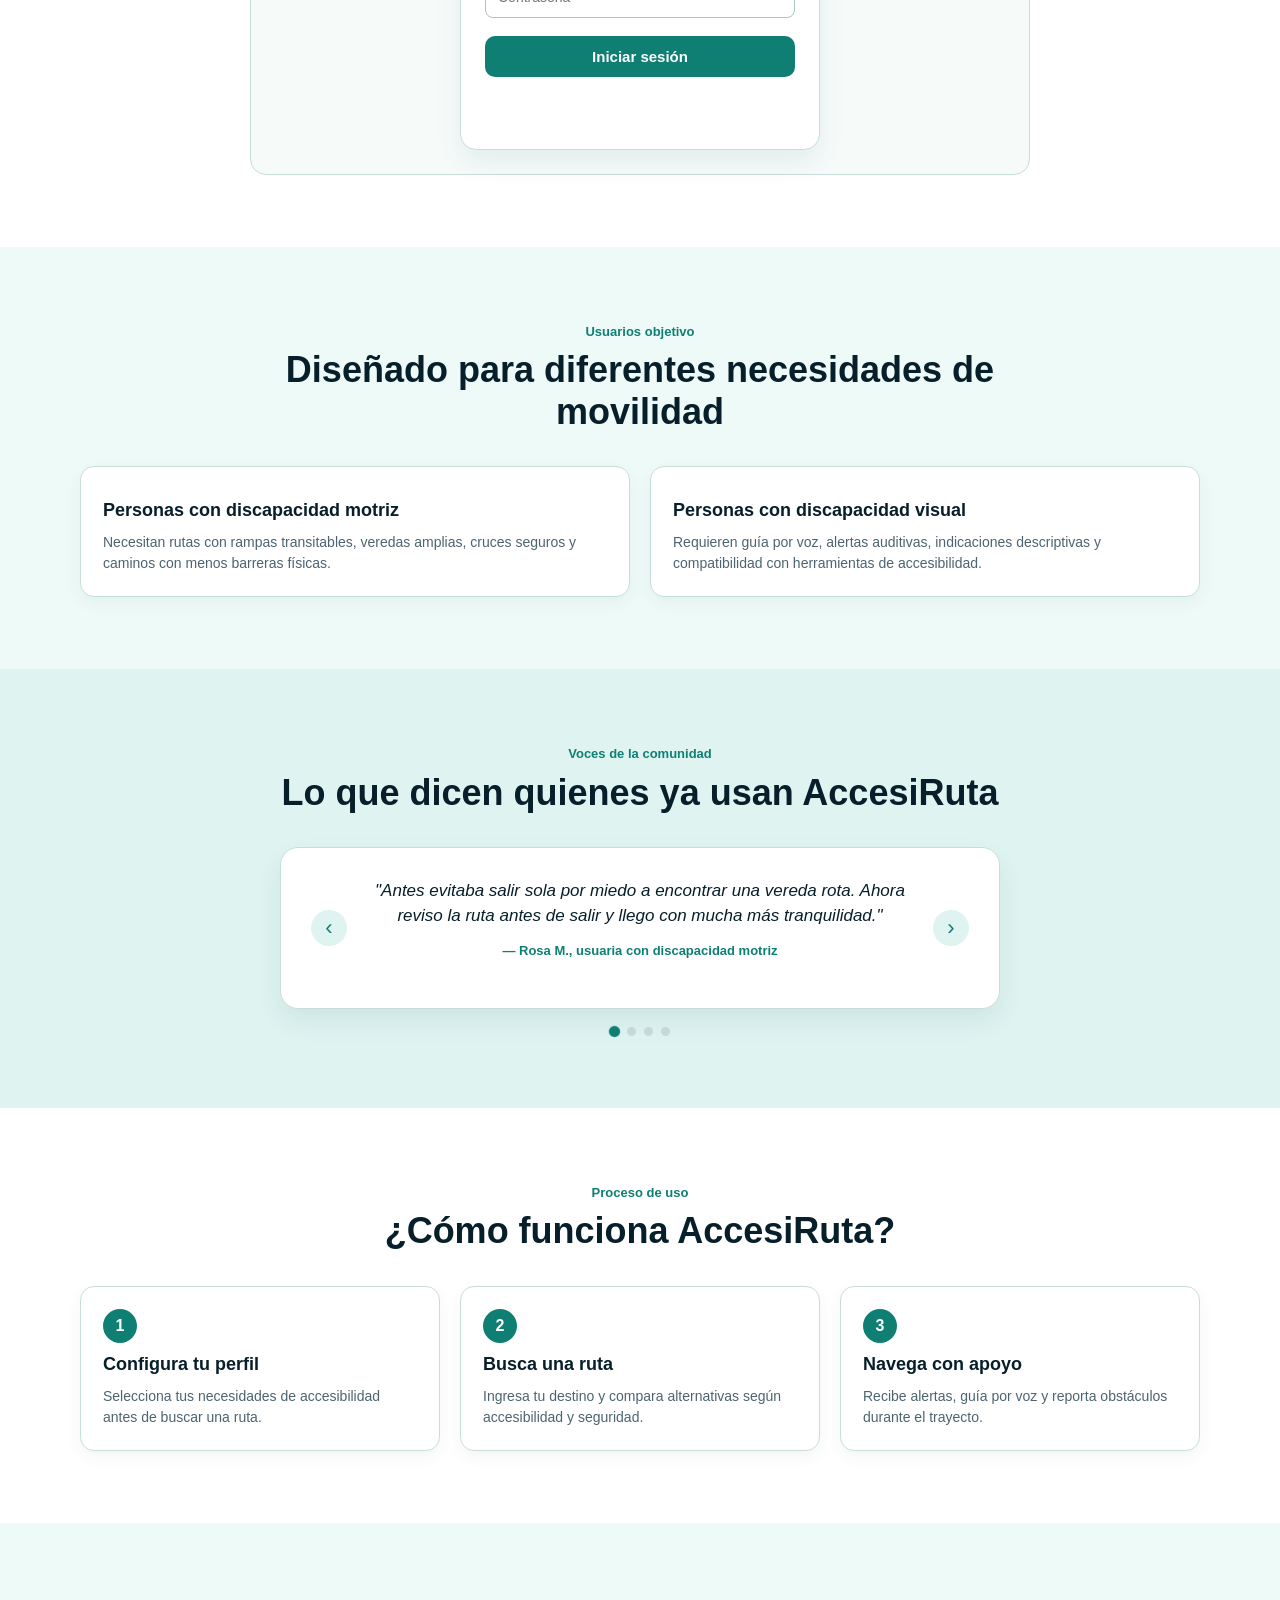
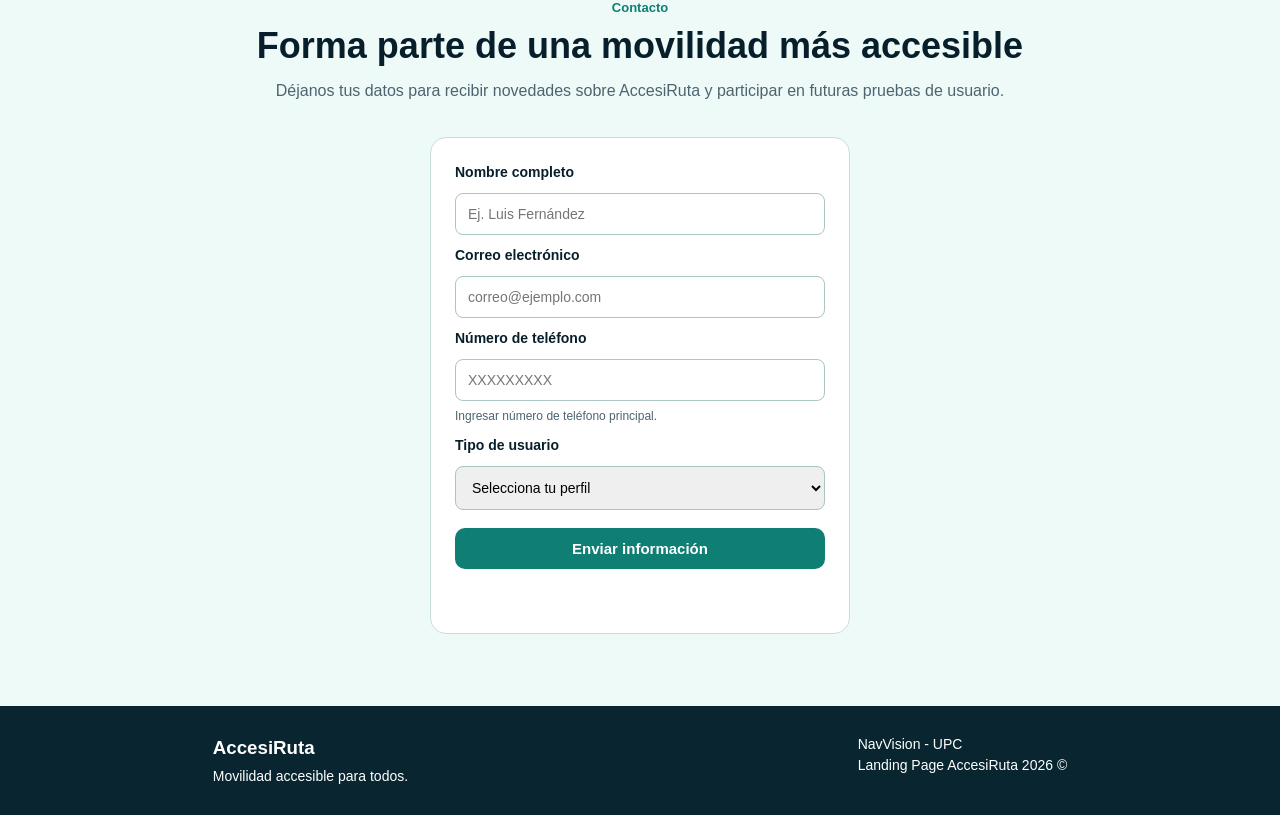
==== commit 4f354ca6: "fix: update final landing page index" ====
--- a/docs/index.html
+++ b/docs/index.html
@@ -261,8 +261,6 @@
                         <button type="submit" class="primary-button full-button">Iniciar sesión</button>
                     </form>
 
-                    <p class="hint-text">Prueba el panel admin con <strong>admin@accesiruta.pe</strong> / <strong>admin123</strong></p>
-
                     <p id="loginMessage" class="form-message"></p>
                 </div>
             </div>
@@ -508,7 +506,6 @@
                         <span class="lock-icon">🔒</span>
                         <h4>Acceso restringido</h4>
                         <p>Inicia sesión con una cuenta de administrador para ver los reportes de la comunidad.</p>
-                        <p class="hint-text">admin@accesiruta.pe / admin123</p>
                     </div>
 
                     <div id="adminContent" class="admin-content">
@@ -659,8 +656,8 @@
 
             <label for="contactPhone">Número de teléfono</label>
             <input type="tel" id="contactPhone" inputmode="numeric" maxlength="9"
-                   placeholder="9XXXXXXXX" autocomplete="off">
-            <p class="field-hint">Debe empezar en 9 y tener 9 dígitos.</p>
+                   placeholder="XXXXXXXXX" autocomplete="off">
+            <p class="field-hint">Ingresar número de teléfono principal.</p>
 
             <label for="profile">Tipo de usuario</label>
             <select id="profile">
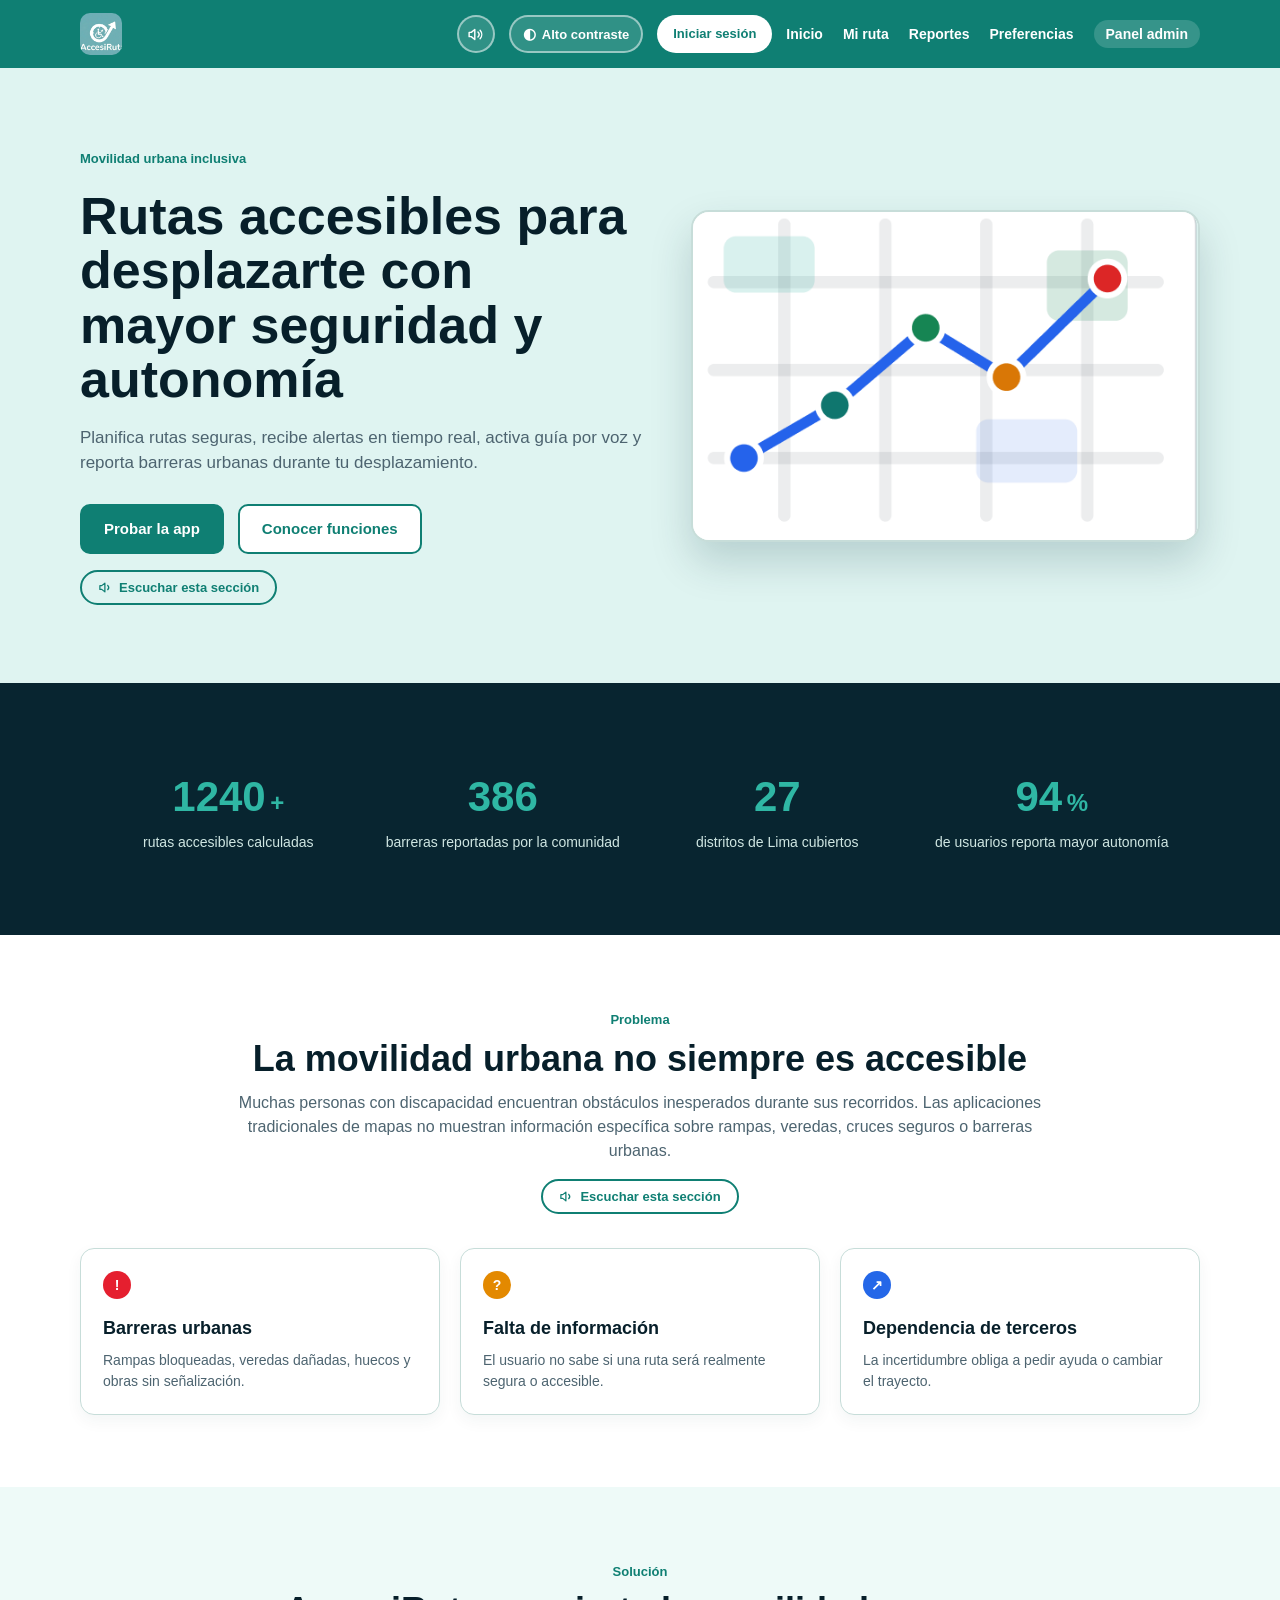
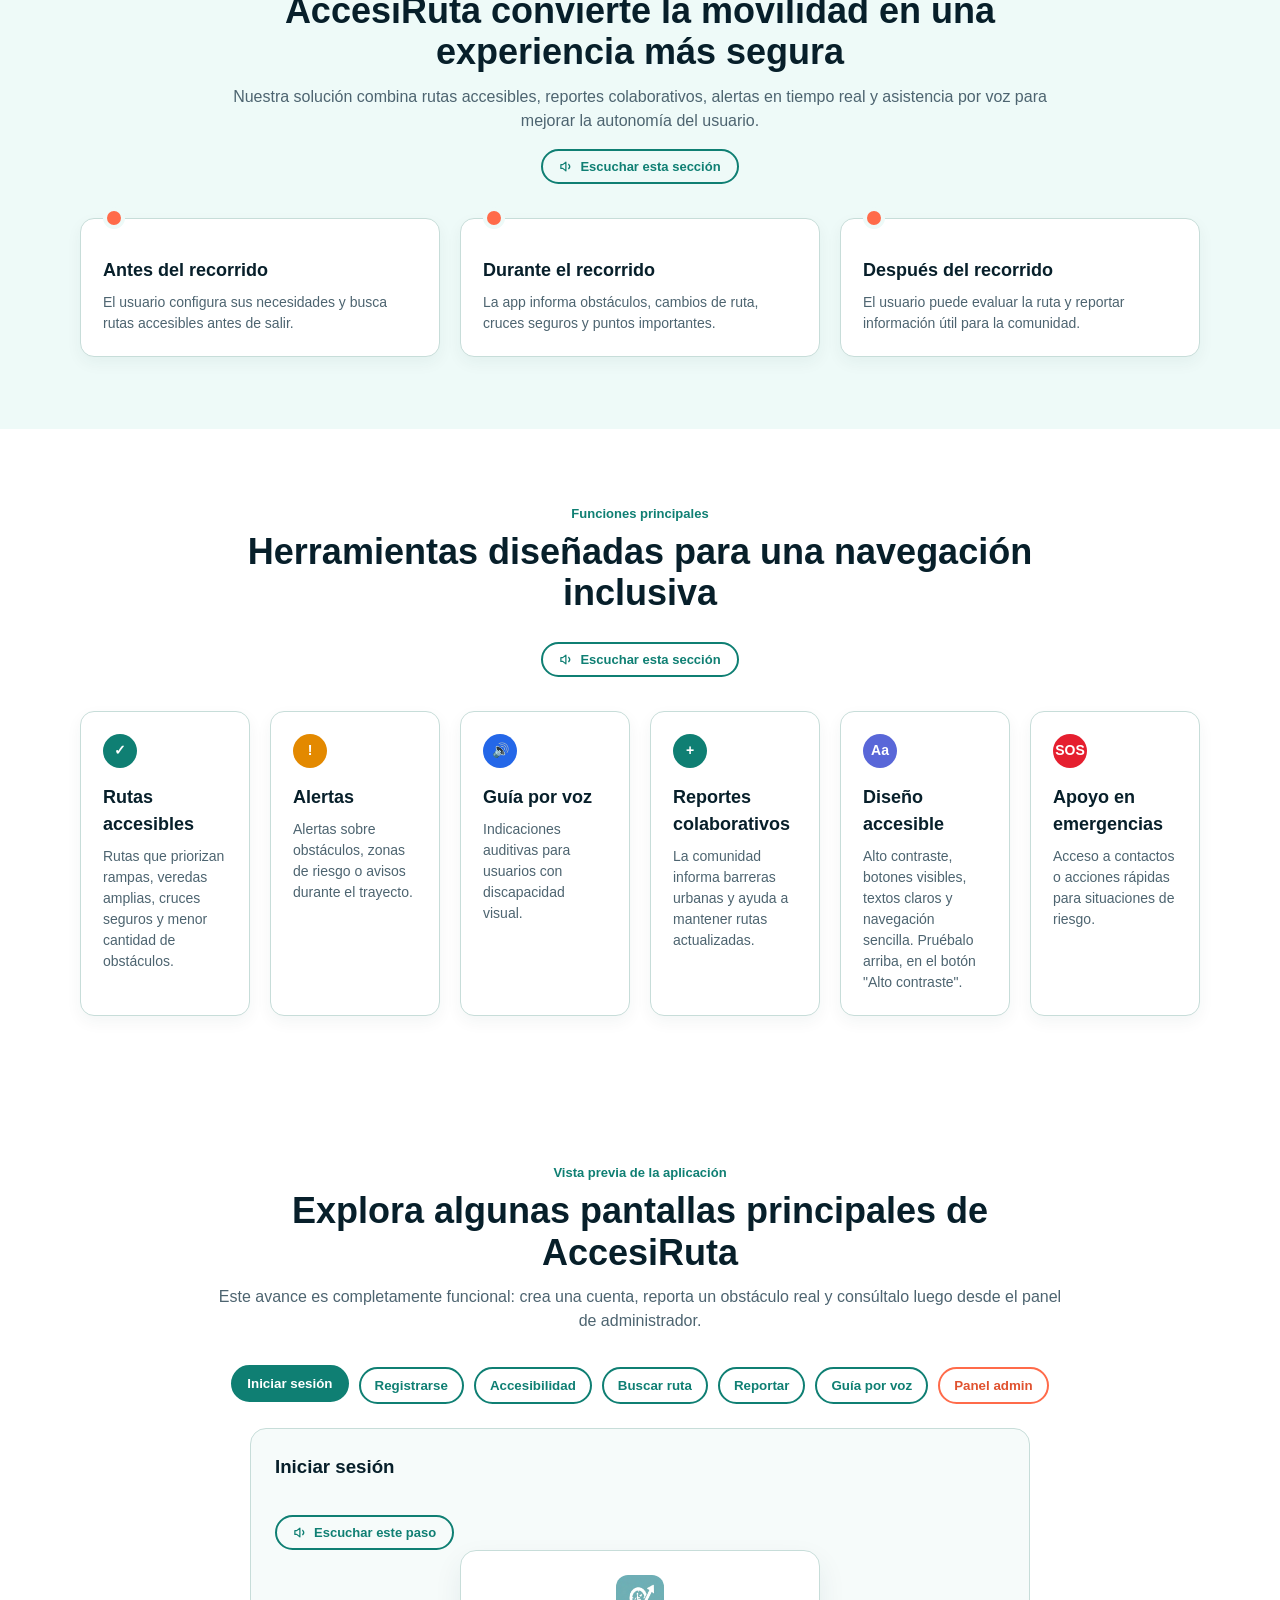
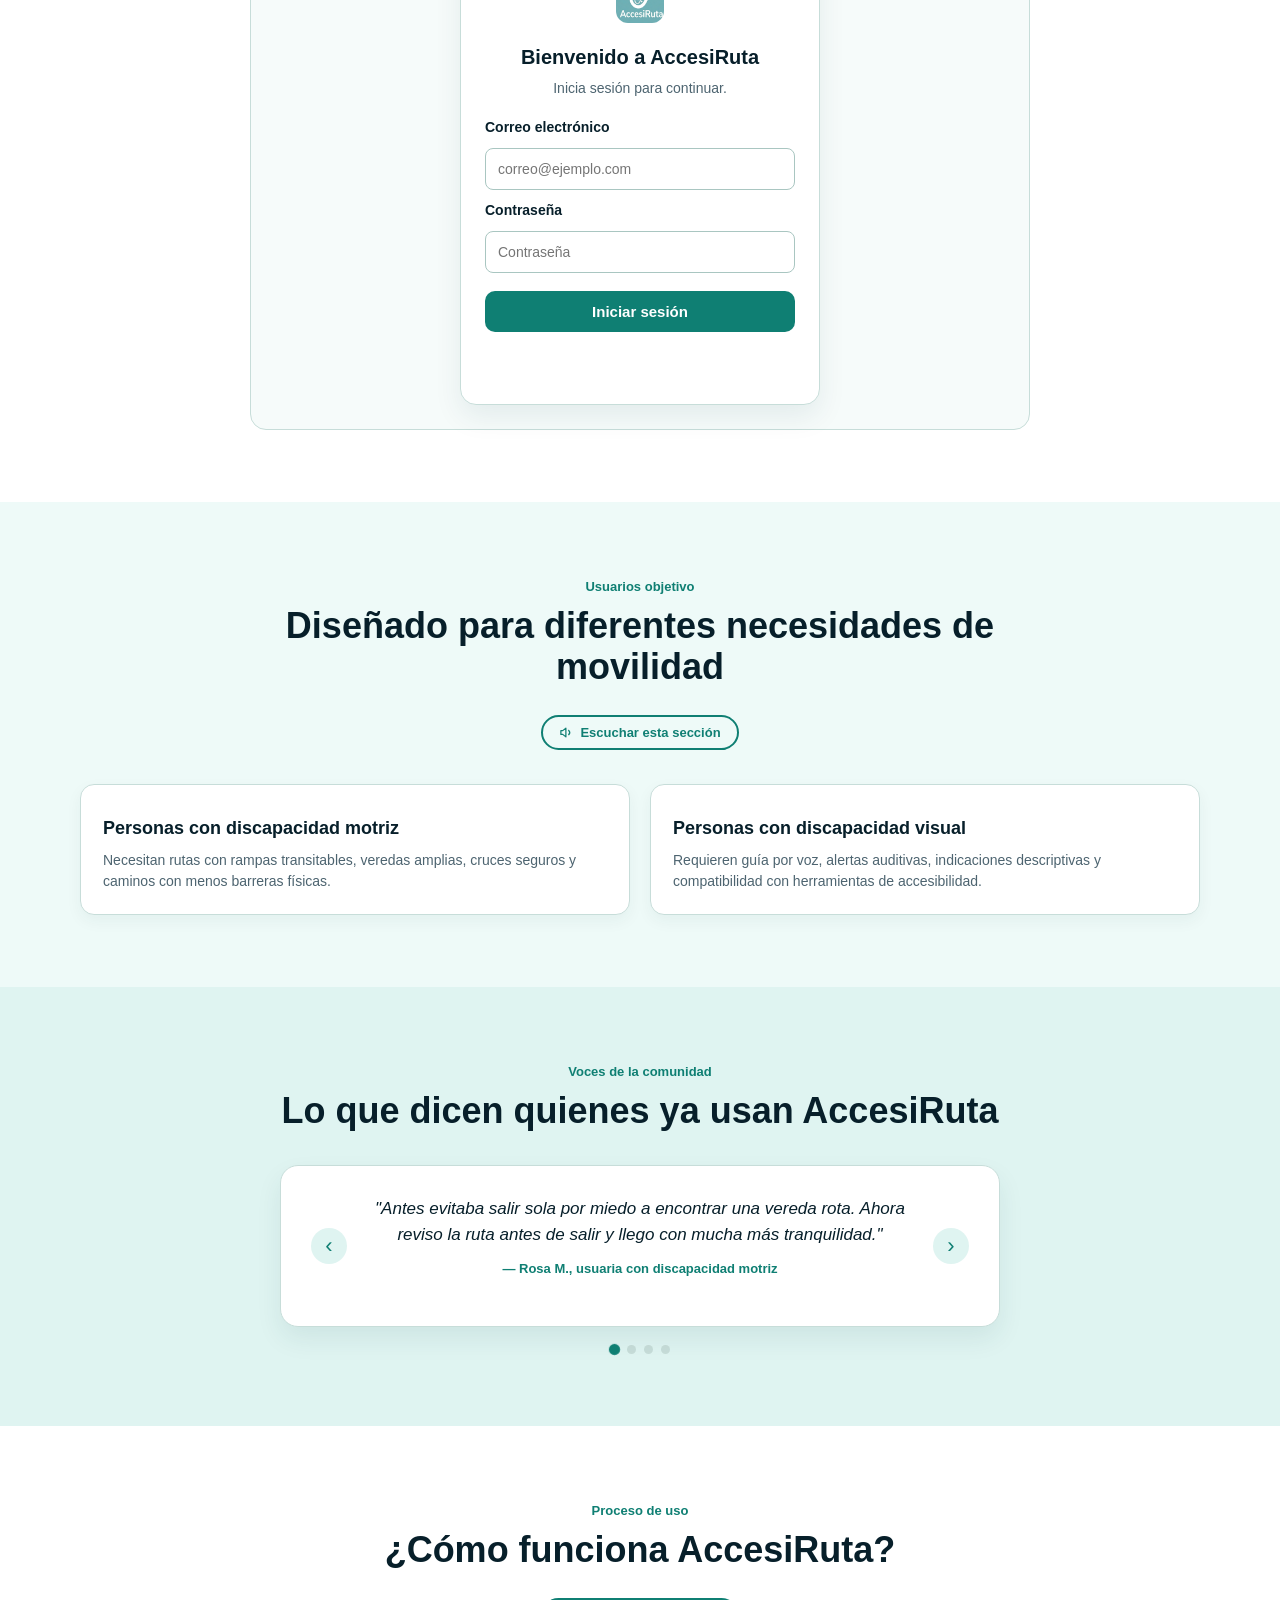
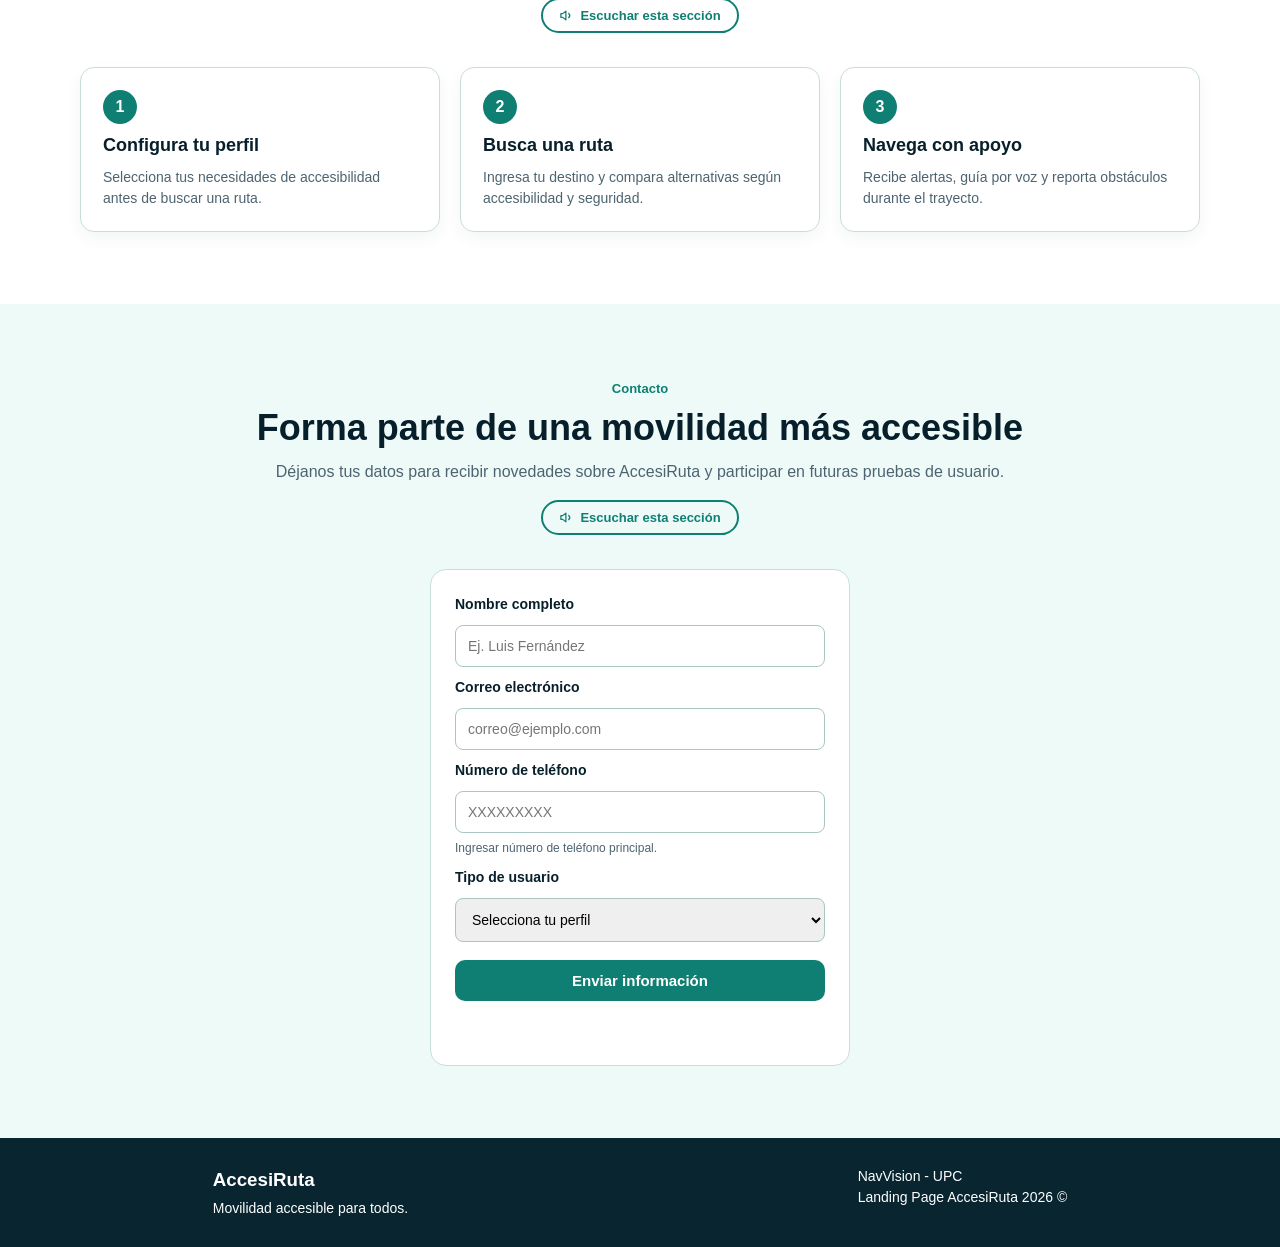
==== commit 6694cfaf: "Update final AccesiRuta landing page" ====
--- a/docs/index.html
+++ b/docs/index.html
@@ -6,25 +6,31 @@
     <title>AccesiRuta | Movilidad accesible</title>
 
     <link rel="icon" href="favicon.ico">
-    <link rel="stylesheet" href="assets/styles/styles.css">
+    <link rel="stylesheet" href="assets/styles/styles.css?v=final8">
 </head>
 
 <body>
 
 <div id="toastContainer" class="toast-container" aria-live="polite"></div>
+<div id="voiceLiveRegion" class="sr-only" aria-live="polite" aria-atomic="true"></div>
 
 <header class="site-header">
     <nav class="navbar">
-        <a href="#inicio" class="brand">
-            <img src="assets/images/logo-accesiruta.png" alt="Logo de AccesiRuta" class="brand-logo">
-            <span>AccesiRuta</span>
+        <a href="#inicio" class="brand" aria-label="Ir al inicio de AccesiRuta">
+            <img src="assets/images/logo-accesiruta.png" alt="AccesiRuta" class="brand-logo">
         </a>
 
         <div class="navbar-right">
+            <button id="voiceModeToggle" class="icon-btn" type="button" aria-label="Activar o desactivar la guía por voz" title="Guía por voz">
+                <svg viewBox="0 0 24 24" fill="none" stroke="currentColor" stroke-width="2" stroke-linecap="round" stroke-linejoin="round"><path d="M11 5L6 9H3v6h3l5 4V5z"/><path d="M15.5 8.5a5 5 0 0 1 0 7"/><path d="M18.5 6a9 9 0 0 1 0 12"/></svg>
+            </button>
+
             <button id="contrastToggle" class="contrast-toggle" type="button" title="Activar alto contraste">
                 <span class="contrast-icon">◐</span>
                 <span class="contrast-label">Alto contraste</span>
             </button>
+
+            <a href="#demo" id="loginNavLink" class="login-nav-link" data-screen="loginScreen">Iniciar sesión</a>
 
             <button id="menuButton" class="menu-button" type="button">Menú</button>
 
@@ -43,7 +49,7 @@
 
     <section id="inicio" class="hero-section">
         <div class="hero-content">
-            <div class="hero-text">
+            <div class="hero-text" id="speak-inicio">
                 <span class="section-label">Movilidad urbana inclusiva</span>
                 <h1>Rutas accesibles para desplazarte con mayor seguridad y autonomía</h1>
                 <p>
@@ -55,31 +61,30 @@
                     <a href="#demo" class="primary-button">Probar la app</a>
                     <a href="#funciones" class="secondary-button">Conocer funciones</a>
                 </div>
+
+                <button type="button" class="speak-button" data-speak-target="speak-inicio">
+                    <svg viewBox="0 0 24 24" fill="none" stroke="currentColor" stroke-width="2" stroke-linecap="round" stroke-linejoin="round"><path d="M11 5L6 9H3v6h3l5 4V5z"/><path d="M15.5 8.5a5 5 0 0 1 0 7"/></svg>
+                    Escuchar esta sección
+                </button>
             </div>
 
             <div class="hero-image">
-                <svg class="path-illustration" viewBox="0 0 420 420" xmlns="http://www.w3.org/2000/svg" role="img" aria-label="Ilustracion de una ruta accesible dibujandose">
-                    <path id="heroPath" d="M40,360 C90,280 60,220 120,190 C180,160 150,110 220,90 C280,72 300,40 380,30"
-                          fill="none" stroke="#0f7f73" stroke-width="6" stroke-linecap="round" stroke-dasharray="900" stroke-dashoffset="900"/>
-                    <circle class="path-node" cx="40" cy="360" r="9"/>
-                    <circle class="path-node delay-1" cx="120" cy="190" r="9"/>
-                    <circle class="path-node delay-2" cx="220" cy="90" r="9"/>
-                    <circle class="path-node delay-3" cx="380" cy="30" r="11"/>
-                    <text x="18" y="386" class="path-label">Origen</text>
-                    <text x="330" y="20" class="path-label">Destino</text>
-                    <g class="floating-badge badge-ramp" transform="translate(95,230)">
-                        <circle r="16" />
-                        <text y="5">♿</text>
-                    </g>
-                    <g class="floating-badge badge-cross" transform="translate(195,140)">
-                        <circle r="16" />
-                        <text y="5">⚠</text>
-                    </g>
-                    <g class="floating-badge badge-voice" transform="translate(300,55)">
-                        <circle r="16" />
-                        <text y="5">🔊</text>
-                    </g>
-                </svg>
+                <div class="hero-map-shell" id="heroMapShell">
+                    <div
+                            id="heroMap"
+                            class="hero-leaflet-map"
+                            role="application"
+                            tabindex="0"
+                            aria-label="Mapa interactivo de OpenStreetMap con una ruta accesible entre un punto de origen y un punto de destino"
+                    ></div>
+
+                    <img
+                            id="heroMapFallback"
+                            src="assets/images/mapa-ruta.png"
+                            alt="Mapa de OpenStreetMap con una ruta accesible entre un punto de origen y un punto de destino"
+                            class="hero-map-fallback"
+                    >
+                </div>
             </div>
         </div>
     </section>
@@ -111,7 +116,7 @@
     </section>
 
     <section id="problema" class="section problem-section">
-        <div class="section-header reveal">
+        <div class="section-header reveal" id="speak-problema">
             <span class="section-label">Problema</span>
             <h2>La movilidad urbana no siempre es accesible</h2>
             <p>
@@ -119,6 +124,11 @@
                 Las aplicaciones tradicionales de mapas no muestran información específica sobre rampas,
                 veredas, cruces seguros o barreras urbanas.
             </p>
+
+            <button type="button" class="speak-button" data-speak-target="speak-problema">
+                <svg viewBox="0 0 24 24" fill="none" stroke="currentColor" stroke-width="2" stroke-linecap="round" stroke-linejoin="round"><path d="M11 5L6 9H3v6h3l5 4V5z"/><path d="M15.5 8.5a5 5 0 0 1 0 7"/></svg>
+                Escuchar esta sección
+            </button>
         </div>
 
         <div class="cards-grid three-columns">
@@ -143,13 +153,18 @@
     </section>
 
     <section id="solucion" class="section solution-section">
-        <div class="section-header reveal">
+        <div class="section-header reveal" id="speak-solucion">
             <span class="section-label">Solución</span>
             <h2>AccesiRuta convierte la movilidad en una experiencia más segura</h2>
             <p>
                 Nuestra solución combina rutas accesibles, reportes colaborativos,
                 alertas en tiempo real y asistencia por voz para mejorar la autonomía del usuario.
             </p>
+
+            <button type="button" class="speak-button" data-speak-target="speak-solucion">
+                <svg viewBox="0 0 24 24" fill="none" stroke="currentColor" stroke-width="2" stroke-linecap="round" stroke-linejoin="round"><path d="M11 5L6 9H3v6h3l5 4V5z"/><path d="M15.5 8.5a5 5 0 0 1 0 7"/></svg>
+                Escuchar esta sección
+            </button>
         </div>
 
         <div class="cards-grid three-columns timeline-grid">
@@ -173,44 +188,49 @@
         </div>
     </section>
 
-    <section id="funciones" class="section features-section">
-        <div class="section-header reveal">
+    <section id="funciones" class="section features-section" data-voice-guidance="Selecciona una tarjeta con el mouse o con la tecla Tab. Al seleccionarla, escucharás su explicación y la indicación para utilizarla.">
+        <div class="section-header reveal" id="speak-funciones">
             <span class="section-label">Funciones principales</span>
             <h2>Herramientas diseñadas para una navegación inclusiva</h2>
+
+            <button type="button" class="speak-button" data-speak-target="funciones">
+                <svg viewBox="0 0 24 24" fill="none" stroke="currentColor" stroke-width="2" stroke-linecap="round" stroke-linejoin="round"><path d="M11 5L6 9H3v6h3l5 4V5z"/><path d="M15.5 8.5a5 5 0 0 1 0 7"/></svg>
+                Escuchar esta sección
+            </button>
         </div>
 
         <div class="features-grid">
-            <article class="feature-card reveal">
+            <article class="feature-card reveal" tabindex="0" role="button" aria-label="Rutas accesibles. Selecciona para escuchar la explicación y las indicaciones." data-voice-guidance="Para utilizar esta función, ve a Buscar ruta, escribe tu destino y presiona Calcular ruta. También puedes abrir el mapa para confirmar la dirección.">
                 <span class="feature-icon green">✓</span>
                 <h3>Rutas accesibles</h3>
                 <p>Rutas que priorizan rampas, veredas amplias, cruces seguros y menor cantidad de obstáculos.</p>
             </article>
 
-            <article class="feature-card reveal">
+            <article class="feature-card reveal" tabindex="0" role="button" aria-label="Alertas. Selecciona para escuchar la explicación y las indicaciones." data-voice-guidance="Durante el recorrido, mantén activada la guía por voz para escuchar los avisos sobre obstáculos, zonas de riesgo o cambios en la ruta.">
                 <span class="feature-icon orange">!</span>
                 <h3>Alertas</h3>
                 <p>Alertas sobre obstáculos, zonas de riesgo o avisos durante el trayecto.</p>
             </article>
 
-            <article class="feature-card reveal">
+            <article class="feature-card reveal" tabindex="0" role="button" aria-label="Guía por voz. Selecciona para escuchar la explicación y las indicaciones." data-voice-guidance="Para activarla o desactivarla, utiliza el botón con el ícono de altavoz ubicado en la barra superior. En la vista previa también puedes seleccionar Guía por voz y probar una indicación.">
                 <span class="feature-icon blue">🔊</span>
                 <h3>Guía por voz</h3>
                 <p>Indicaciones auditivas para usuarios con discapacidad visual.</p>
             </article>
 
-            <article class="feature-card reveal">
+            <article class="feature-card reveal" tabindex="0" role="button" aria-label="Reportes colaborativos. Selecciona para escuchar la explicación y las indicaciones." data-voice-guidance="Para realizar un reporte, selecciona Reportar en la vista previa, elige el tipo de obstáculo, escribe su ubicación y presiona Enviar reporte.">
                 <span class="feature-icon teal">+</span>
                 <h3>Reportes colaborativos</h3>
                 <p>La comunidad informa barreras urbanas y ayuda a mantener rutas actualizadas.</p>
             </article>
 
-            <article class="feature-card reveal">
+            <article class="feature-card reveal" tabindex="0" role="button" aria-label="Diseño accesible. Selecciona para escuchar la explicación y las indicaciones." data-voice-guidance="Puedes activar el alto contraste desde la barra superior. También puedes recorrer los controles con la tecla Tab y seleccionarlos con Enter o la barra espaciadora.">
                 <span class="feature-icon purple">Aa</span>
                 <h3>Diseño accesible</h3>
                 <p>Alto contraste, botones visibles, textos claros y navegación sencilla. Pruébalo arriba, en el botón "Alto contraste".</p>
             </article>
 
-            <article class="feature-card reveal">
+            <article class="feature-card reveal" tabindex="0" role="button" aria-label="Apoyo en emergencias. Selecciona para escuchar la explicación y las indicaciones." data-voice-guidance="Esta función está diseñada para facilitar el acceso a contactos o acciones rápidas ante una situación de riesgo. Revisa las opciones disponibles antes de iniciar tu recorrido.">
                 <span class="feature-icon red">SOS</span>
                 <h3>Apoyo en emergencias</h3>
                 <p>Acceso a contactos o acciones rápidas para situaciones de riesgo.</p>
@@ -240,12 +260,19 @@
 
         <div class="app-preview-container">
 
-            <div id="loginScreen" class="app-screen active">
-                <h3>Iniciar sesión</h3>
+            <div id="loginScreen" class="app-screen active" data-voice-guidance="Ingresa tu correo electrónico y tu contraseña. Después, presiona Iniciar sesión.">
+                <div class="screen-head-row" id="speak-loginScreen">
+                    <h3>Iniciar sesión</h3>
+                </div>
+
+                <button type="button" class="speak-button" data-speak-target="loginScreen">
+                    <svg viewBox="0 0 24 24" fill="none" stroke="currentColor" stroke-width="2" stroke-linecap="round" stroke-linejoin="round"><path d="M11 5L6 9H3v6h3l5 4V5z"/><path d="M15.5 8.5a5 5 0 0 1 0 7"/></svg>
+                    Escuchar este paso
+                </button>
 
                 <div class="phone-card">
                     <div class="phone-logo">
-                        <img src="assets/images/logo-accesiruta.png" alt="Logo de AccesiRuta">
+                        <img src="assets/images/logo-accesiruta.png" alt="AccesiRuta">
                     </div>
 
                     <h4>Bienvenido a AccesiRuta</h4>
@@ -265,12 +292,19 @@
                 </div>
             </div>
 
-            <div id="registerScreen" class="app-screen">
-                <h3>Registrarse</h3>
+            <div id="registerScreen" class="app-screen" data-voice-guidance="Completa tu nombre, correo, teléfono y contraseña. Revisa los términos y condiciones, acéptalos y presiona Crear cuenta.">
+                <div class="screen-head-row" id="speak-registerScreen">
+                    <h3>Registrarse</h3>
+                </div>
+
+                <button type="button" class="speak-button" data-speak-target="registerScreen">
+                    <svg viewBox="0 0 24 24" fill="none" stroke="currentColor" stroke-width="2" stroke-linecap="round" stroke-linejoin="round"><path d="M11 5L6 9H3v6h3l5 4V5z"/><path d="M15.5 8.5a5 5 0 0 1 0 7"/></svg>
+                    Escuchar este paso
+                </button>
 
                 <div class="phone-card">
                     <div class="phone-logo">
-                        <img src="assets/images/logo-accesiruta.png" alt="Logo de AccesiRuta">
+                        <img src="assets/images/logo-accesiruta.png" alt="AccesiRuta">
                     </div>
 
                     <h4>Crea tu cuenta</h4>
@@ -310,8 +344,15 @@
                 </div>
             </div>
 
-            <div id="accessScreen" class="app-screen">
-                <h3>Configuración de accesibilidad</h3>
+            <div id="accessScreen" class="app-screen" data-voice-guidance="Selecciona tus necesidades principales y las prioridades de la ruta. Después, presiona Guardar preferencias.">
+                <div class="screen-head-row" id="speak-accessScreen">
+                    <h3>Configuración de accesibilidad</h3>
+                </div>
+
+                <button type="button" class="speak-button" data-speak-target="accessScreen">
+                    <svg viewBox="0 0 24 24" fill="none" stroke="currentColor" stroke-width="2" stroke-linecap="round" stroke-linejoin="round"><path d="M11 5L6 9H3v6h3l5 4V5z"/><path d="M15.5 8.5a5 5 0 0 1 0 7"/></svg>
+                    Escuchar este paso
+                </button>
 
                 <div class="phone-card wide-card">
                     <h4>Personaliza tu experiencia</h4>
@@ -373,8 +414,15 @@
                 </div>
             </div>
 
-            <div id="searchScreen" class="app-screen">
-                <h3>Buscar ruta accesible</h3>
+            <div id="searchScreen" class="app-screen" data-voice-guidance="Escribe el destino. Puedes abrir el mapa para confirmar la dirección o presionar Calcular ruta para visualizar el recorrido.">
+                <div class="screen-head-row" id="speak-searchScreen">
+                    <h3>Buscar ruta accesible</h3>
+                </div>
+
+                <button type="button" class="speak-button" data-speak-target="searchScreen">
+                    <svg viewBox="0 0 24 24" fill="none" stroke="currentColor" stroke-width="2" stroke-linecap="round" stroke-linejoin="round"><path d="M11 5L6 9H3v6h3l5 4V5z"/><path d="M15.5 8.5a5 5 0 0 1 0 7"/></svg>
+                    Escuchar este paso
+                </button>
 
                 <div class="phone-card wide-card search-route-card">
                     <div class="search-route-layout">
@@ -415,8 +463,15 @@
                 </div>
             </div>
 
-            <div id="reportScreen" class="app-screen">
-                <h3>Reportar obstáculo</h3>
+            <div id="reportScreen" class="app-screen" data-voice-guidance="Selecciona uno o más tipos de obstáculo, escribe la ubicación y presiona Enviar reporte. Si eliges Otro, describe el obstáculo.">
+                <div class="screen-head-row" id="speak-reportScreen">
+                    <h3>Reportar obstáculo</h3>
+                </div>
+
+                <button type="button" class="speak-button" data-speak-target="reportScreen">
+                    <svg viewBox="0 0 24 24" fill="none" stroke="currentColor" stroke-width="2" stroke-linecap="round" stroke-linejoin="round"><path d="M11 5L6 9H3v6h3l5 4V5z"/><path d="M15.5 8.5a5 5 0 0 1 0 7"/></svg>
+                    Escuchar este paso
+                </button>
 
                 <div class="phone-card wide-card">
                     <h4>Ayuda a otros usuarios</h4>
@@ -467,12 +522,24 @@
                 </div>
             </div>
 
-            <div id="voiceScreen" class="app-screen">
-                <h3>Guía por voz</h3>
+            <div id="voiceScreen" class="app-screen" data-voice-guidance="Selecciona las opciones auditivas que necesites. Puedes presionar Probar guía por voz y, al finalizar, Guardar guía por voz.">
+                <div class="screen-head-row" id="speak-voiceScreen">
+                    <h3>Guía por voz</h3>
+                </div>
+
+                <button type="button" class="speak-button" data-speak-target="voiceScreen">
+                    <svg viewBox="0 0 24 24" fill="none" stroke="currentColor" stroke-width="2" stroke-linecap="round" stroke-linejoin="round"><path d="M11 5L6 9H3v6h3l5 4V5z"/><path d="M15.5 8.5a5 5 0 0 1 0 7"/></svg>
+                    Escuchar este paso
+                </button>
 
                 <div class="phone-card">
                     <h4>Asistencia auditiva</h4>
                     <p>Configura indicaciones por voz para recibir apoyo durante tu desplazamiento.</p>
+
+                    <button type="button" id="testVoiceButton" class="speak-button" style="margin-bottom: 16px;">
+                        <svg viewBox="0 0 24 24" fill="none" stroke="currentColor" stroke-width="2" stroke-linecap="round" stroke-linejoin="round"><path d="M11 5L6 9H3v6h3l5 4V5z"/><path d="M15.5 8.5a5 5 0 0 1 0 7"/><path d="M18.5 6a9 9 0 0 1 0 12"/></svg>
+                        Probar guía por voz
+                    </button>
 
                     <form id="voiceForm" class="demo-form">
                         <label class="access-need simple-option">
@@ -497,7 +564,7 @@
                 </div>
             </div>
 
-            <div id="adminScreen" class="app-screen">
+            <div id="adminScreen" class="app-screen" data-voice-guidance="Esta sección es de acceso restringido. Inicia sesión como administrador para revisar y actualizar los reportes de la comunidad.">
                 <h3>Panel de administrador</h3>
 
                 <div class="phone-card wide-card admin-card">
@@ -564,9 +631,14 @@
     </section>
 
     <section id="usuarios" class="section users-section">
-        <div class="section-header reveal">
+        <div class="section-header reveal" id="speak-usuarios">
             <span class="section-label">Usuarios objetivo</span>
             <h2>Diseñado para diferentes necesidades de movilidad</h2>
+
+            <button type="button" class="speak-button" data-speak-target="speak-usuarios">
+                <svg viewBox="0 0 24 24" fill="none" stroke="currentColor" stroke-width="2" stroke-linecap="round" stroke-linejoin="round"><path d="M11 5L6 9H3v6h3l5 4V5z"/><path d="M15.5 8.5a5 5 0 0 1 0 7"/></svg>
+                Escuchar esta sección
+            </button>
         </div>
 
         <div class="cards-grid two-columns">
@@ -611,9 +683,14 @@
     </section>
 
     <section id="proceso" class="section process-section">
-        <div class="section-header reveal">
+        <div class="section-header reveal" id="speak-proceso">
             <span class="section-label">Proceso de uso</span>
             <h2>¿Cómo funciona AccesiRuta?</h2>
+
+            <button type="button" class="speak-button" data-speak-target="speak-proceso">
+                <svg viewBox="0 0 24 24" fill="none" stroke="currentColor" stroke-width="2" stroke-linecap="round" stroke-linejoin="round"><path d="M11 5L6 9H3v6h3l5 4V5z"/><path d="M15.5 8.5a5 5 0 0 1 0 7"/></svg>
+                Escuchar esta sección
+            </button>
         </div>
 
         <div class="cards-grid three-columns">
@@ -638,13 +715,18 @@
     </section>
 
     <section id="contacto" class="section contact-section">
-        <div class="section-header reveal">
+        <div class="section-header reveal" id="speak-contacto">
             <span class="section-label">Contacto</span>
             <h2>Forma parte de una movilidad más accesible</h2>
             <p>
                 Déjanos tus datos para recibir novedades sobre AccesiRuta y participar
                 en futuras pruebas de usuario.
             </p>
+
+            <button type="button" class="speak-button" data-speak-target="speak-contacto">
+                <svg viewBox="0 0 24 24" fill="none" stroke="currentColor" stroke-width="2" stroke-linecap="round" stroke-linejoin="round"><path d="M11 5L6 9H3v6h3l5 4V5z"/><path d="M15.5 8.5a5 5 0 0 1 0 7"/></svg>
+                Escuchar esta sección
+            </button>
         </div>
 
         <form id="contactForm" class="contact-form reveal">
@@ -769,7 +851,7 @@
     </div>
 </footer>
 
-<script src="assets/scripts/main.js"></script>
+<script src="assets/scripts/main.js?v=final6"></script>
 
 </body>
 </html>
--- a/docs/assets/styles/styles.css
+++ b/docs/assets/styles/styles.css
@@ -40,6 +40,19 @@
 a {
     text-decoration: none;
 }
+/* Elemento disponible para lectores de pantalla, sin ocupar espacio visual. */
+.sr-only {
+    position: absolute !important;
+    width: 1px !important;
+    height: 1px !important;
+    padding: 0 !important;
+    margin: -1px !important;
+    overflow: hidden !important;
+    clip: rect(0, 0, 0, 0) !important;
+    white-space: nowrap !important;
+    border: 0 !important;
+}
+
 
 @media (prefers-reduced-motion: reduce) {
     * {
@@ -72,6 +85,58 @@
     border-bottom: 3px solid #ffcc00;
 }
 
+/* Fix: .brand, .nav-menu a, .contrast-toggle and .site-footer text used
+   var(--white), which becomes black in high-contrast mode, making them
+   invisible against the black header/footer background. Force them to a
+   bright color explicitly so they stay readable. */
+body.high-contrast .brand,
+body.high-contrast .nav-menu a,
+body.high-contrast .contrast-toggle,
+body.high-contrast .icon-btn,
+body.high-contrast .site-footer,
+body.high-contrast .site-footer h3,
+body.high-contrast .site-footer p {
+    color: #ffffff;
+}
+
+body.high-contrast .contrast-toggle {
+    border-color: #ffcc00;
+}
+
+body.high-contrast .contrast-toggle.active {
+    color: #000000;
+}
+
+body.high-contrast .icon-btn {
+    border: 1px solid #ffcc00;
+}
+
+body.high-contrast .icon-btn.voice-off {
+    color: rgba(255, 255, 255, 0.55);
+}
+
+body.high-contrast .login-nav-link {
+    background: #ffcc00;
+    color: #000000;
+    font-weight: 900;
+}
+
+body.high-contrast .admin-nav-link {
+    background: rgba(255, 204, 0, 0.16);
+    border: 1px solid #ffcc00;
+}
+
+body.high-contrast .menu-button {
+    background: #000000;
+    color: #ffcc00;
+    border-color: #ffcc00;
+}
+
+body.high-contrast .nav-menu.active {
+    background: #000000;
+    border-top: 1px solid #ffcc00;
+}
+
 body.high-contrast .info-card,
 body.high-contrast .feature-card,
 body.high-contrast .step-card,
@@ -95,10 +160,16 @@
 
 body.high-contrast .secondary-button,
 body.high-contrast .secondary-action-button,
-body.high-contrast .location-permission-button {
+body.high-contrast .location-permission-button,
+body.high-contrast .speak-button {
     background: #000000;
     color: #ffcc00;
     border-color: #ffcc00;
+}
+
+body.high-contrast .speak-button.speaking {
+    background: #ffcc00;
+    color: #000000;
 }
 
 body.high-contrast .demo-form input,
@@ -145,6 +216,23 @@
     color: #f2f2f2;
 }
 
+/* Fix: .register-terms-container/.register-terms-label kept their fixed
+   light background and dark text in every mode, but the more specific
+   ".demo-form label" rule overrode the text to var(--text-dark) (white in
+   high-contrast), leaving white text on a near-white box. */
+body.high-contrast .register-terms-container {
+    background: #000000;
+    border-color: #ffcc00;
+}
+
+body.high-contrast .register-terms-label {
+    color: #ffffff;
+}
+
+body.high-contrast .terms-open-button {
+    color: #ffcc00;
+}
+
 body.high-contrast .form-message-success {
     color: #ffcc00;
 }
@@ -165,6 +253,20 @@
 body.high-contrast .status-select {
     background: #000000;
     color: #ffffff;
+}
+
+/* Fix: .toast background used var(--text-dark), which becomes white in
+   high-contrast mode, while its text color was a fixed white — making
+   every toast (including "Modo alto contraste activado") invisible. */
+body.high-contrast .toast {
+    background: #000000;
+    color: #ffffff;
+    border: 1px solid #ffcc00;
+    border-left: 5px solid #ffcc00;
+}
+
+body.high-contrast .toast.toast-error {
+    border-left-color: #ff6b6b;
 }
 
 /* ============ HEADER ============ */
@@ -208,6 +310,55 @@
     display: flex;
     align-items: center;
     gap: 14px;
+}
+
+.icon-btn {
+    display: inline-flex;
+    align-items: center;
+    justify-content: center;
+    width: 38px;
+    height: 38px;
+    border-radius: 999px;
+    background: rgba(255, 255, 255, 0.14);
+    border: 2px solid rgba(255, 255, 255, 0.5);
+    color: var(--white);
+    cursor: pointer;
+    padding: 0;
+    transition: transform var(--transition-fast), background var(--transition-fast);
+}
+
+.icon-btn svg {
+    width: 17px;
+    height: 17px;
+}
+
+.icon-btn:hover {
+    background: rgba(255, 255, 255, 0.3);
+    transform: translateY(-1px);
+}
+
+.icon-btn.voice-off {
+    background: rgba(255, 255, 255, 0.08);
+    color: rgba(255, 255, 255, 0.55);
+}
+
+.login-nav-link {
+    display: inline-flex;
+    align-items: center;
+    background: var(--white);
+    color: var(--primary);
+    padding: 9px 16px;
+    border-radius: 999px;
+    font-weight: 800;
+    font-size: 13px;
+    cursor: pointer;
+    white-space: nowrap;
+    transition: transform var(--transition-fast), background var(--transition-fast);
+}
+
+.login-nav-link:hover {
+    background: #f1fffd;
+    transform: translateY(-1px);
 }
 
 .contrast-toggle {
@@ -399,6 +550,44 @@
     animation: fadeUp 0.8s ease 0.3s both;
 }
 
+/* ============ SPEAK / VOICE GUIDE BUTTONS ============ */
+
+.speak-button {
+    display: inline-flex;
+    align-items: center;
+    gap: 6px;
+    background: transparent;
+    border: 2px solid var(--primary);
+    color: var(--primary);
+    border-radius: 999px;
+    padding: 8px 16px;
+    font-size: 13px;
+    font-weight: 800;
+    cursor: pointer;
+    margin-top: 16px;
+    transition: transform var(--transition-fast), background var(--transition-fast), color var(--transition-fast);
+}
+
+.speak-button svg {
+    width: 15px;
+    height: 15px;
+}
+
+.speak-button:hover {
+    background: var(--primary-light);
+    transform: translateY(-1px);
+}
+
+.speak-button.speaking {
+    background: var(--primary);
+    color: var(--white);
+}
+
+.section-header .speak-button {
+    margin-left: auto;
+    margin-right: auto;
+}
+
 .primary-button,
 .secondary-button {
     display: inline-block;
@@ -436,6 +625,94 @@
 .hero-image {
     display: flex;
     justify-content: center;
+    width: 100%;
+}
+
+.hero-map-shell {
+    position: relative;
+    width: min(520px, 100%);
+    height: 332px;
+    border-radius: 18px;
+    border: 2px solid var(--card-border);
+    box-shadow: 0 20px 42px rgba(6, 52, 62, 0.18);
+    overflow: hidden;
+    background: #e8f3f1;
+    animation: fadeUp 0.8s ease 0.2s both;
+}
+
+.hero-leaflet-map,
+.hero-map-fallback {
+    position: absolute;
+    inset: 0;
+    width: 100%;
+    height: 100%;
+}
+
+.hero-leaflet-map {
+    z-index: 1;
+    background: #e8f3f1;
+}
+
+.hero-map-fallback {
+    z-index: 2;
+    display: block;
+    object-fit: cover;
+    transition: opacity 0.25s ease, visibility 0.25s ease;
+}
+
+.hero-map-shell.map-ready .hero-map-fallback {
+    opacity: 0;
+    visibility: hidden;
+    pointer-events: none;
+}
+
+.hero-leaflet-map:focus-visible {
+    outline: 4px solid var(--accent);
+    outline-offset: -4px;
+}
+
+.hero-leaflet-map .leaflet-control-zoom a {
+    color: #111111;
+}
+
+.hero-leaflet-map .leaflet-control-attribution {
+    font-size: 10px;
+}
+
+.accesiruta-map-pin {
+    background: transparent;
+    border: 0;
+}
+
+.accesiruta-map-pin .map-pin-shape {
+    position: relative;
+    display: block;
+    width: 28px;
+    height: 28px;
+    background: #2f8fca;
+    border: 3px solid #ffffff;
+    border-radius: 50% 50% 50% 0;
+    box-shadow: 0 3px 8px rgba(0, 0, 0, 0.28);
+    transform: rotate(-45deg);
+}
+
+.accesiruta-map-pin .map-pin-center {
+    position: absolute;
+    top: 7px;
+    left: 7px;
+    width: 8px;
+    height: 8px;
+    background: #ffffff;
+    border-radius: 50%;
+}
+
+body.high-contrast .hero-map-shell {
+    border: 3px solid #ffcc00;
+    box-shadow: none;
+}
+
+body.high-contrast .hero-leaflet-map {
+    filter: contrast(1.2) saturate(0.75);
 }
 
 .path-illustration {
@@ -607,6 +884,27 @@
     transform: translateY(-6px);
     box-shadow: 0 18px 34px rgba(6, 52, 62, 0.12);
     border-color: var(--primary);
+}
+
+/* Tarjetas seleccionables de Funciones principales. */
+.feature-card[role="button"] {
+    cursor: pointer;
+}
+
+.feature-card[role="button"]:focus-visible {
+    outline: 4px solid var(--accent);
+    outline-offset: 4px;
+    transform: translateY(-6px);
+    box-shadow: 0 18px 34px rgba(6, 52, 62, 0.16);
+}
+
+.feature-card.voice-selected {
+    border-color: var(--primary);
+    box-shadow: 0 18px 34px rgba(6, 52, 62, 0.16);
+}
+
+body.high-contrast .feature-card[role="button"]:focus-visible {
+    outline-color: #ffcc00;
 }
 
 .timeline-grid .info-card {
@@ -755,6 +1053,14 @@
     text-align: left;
 }
 
+.screen-head-row {
+    display: flex;
+    align-items: flex-start;
+    justify-content: space-between;
+    gap: 12px;
+    flex-wrap: wrap;
+}
+
 .phone-card {
     width: min(360px, 100%);
     margin: 0 auto;
@@ -1561,6 +1867,11 @@
         display: none;
     }
 
+    .login-nav-link {
+        padding: 8px 12px;
+        font-size: 12px;
+    }
+
     .menu-button {
         display: block;
     }
@@ -1585,6 +1896,10 @@
         padding: 52px 0;
     }
 
+    .hero-map-shell {
+        height: 280px;
+    }
+
     .section {
         padding: 54px 0;
     }
